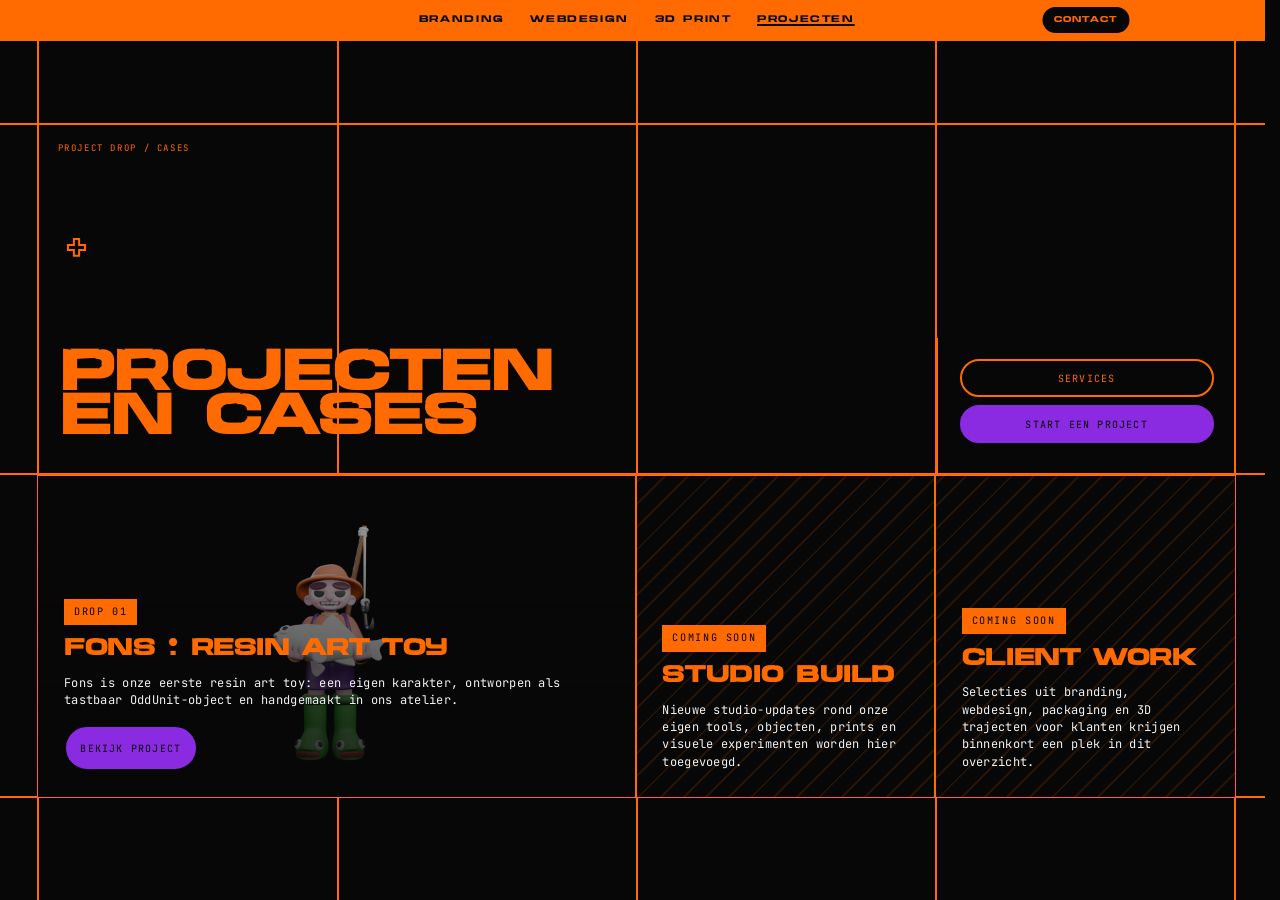
==== cases/index.html @ 05303d10 "full services pages" ====
<!doctype html>
<html lang="nl-BE" data-theme="lab">
  <head>
    <!-- Google tag (gtag.js) -->
    <script
      async
      src="https://www.googletagmanager.com/gtag/js?id=G-9CL0FN1S6R"
    ></script>
    <script>
      window.dataLayer = window.dataLayer || [];
      function gtag() {
        dataLayer.push(arguments);
      }
      gtag("js", new Date());
      gtag("config", "G-9CL0FN1S6R");
    </script>
    <!-- Google Tag Manager -->
    <script>
      (function (w, d, s, l, i) {
        w[l] = w[l] || [];
        w[l].push({ "gtm.start": new Date().getTime(), event: "gtm.js" });
        var f = d.getElementsByTagName(s)[0],
          j = d.createElement(s),
          dl = l != "dataLayer" ? "&l=" + l : "";
        j.async = true;
        j.src = "https://www.googletagmanager.com/gtm.js?id=" + i + dl;
        f.parentNode.insertBefore(j, f);
      })(window, document, "script", "dataLayer", "GTM-T7SBXJHJ");
    </script>
    <!-- End Google Tag Manager -->
    <meta charset="UTF-8" />
    <meta name="viewport" content="width=device-width, initial-scale=1.0" />
    <title>Projecten en cases | OddUnit Studio</title>
    <meta
      name="description"
      content="Bekijk projecten van OddUnit Studio rond branding, webdesign, 3D design, 3D printing, packaging en creatieve concepten."
    />
    <link rel="canonical" href="https://oddunit.be/cases/" />
    <link rel="icon" href="/favicon.ico" sizes="any" />
    <link
      rel="icon"
      type="image/png"
      sizes="512x512"
      href="/favicon-512x512.png"
    />
    <link rel="icon" type="image/png" sizes="32x32" href="/favicon-32x32.png" />
    <link rel="icon" type="image/png" sizes="16x16" href="/favicon-16x16.png" />
    <link rel="apple-touch-icon" sizes="180x180" href="/apple-touch-icon.png" />
    <meta property="og:title" content="Projecten en cases | OddUnit Studio" />
    <meta
      property="og:description"
      content="Branding, webdesign, 3D design, 3D printing, packaging en creatieve concepten door OddUnit Studio."
    />
    <meta property="og:type" content="website" />
    <meta property="og:url" content="https://oddunit.be/cases/" />
    <meta property="og:site_name" content="OddUnit Studio" />
    <meta property="og:image" content="https://oddunit.be/og-image.jpg" />
    <meta property="og:image:type" content="image/jpeg" />
    <meta property="og:image:width" content="1200" />
    <meta property="og:image:height" content="630" />
    <meta
      property="og:image:alt"
      content="ODD UNIT Studio logo op oranje achtergrond"
    />
    <meta name="twitter:card" content="summary_large_image" />
    <meta name="twitter:title" content="Projecten en cases | OddUnit Studio" />
    <meta
      name="twitter:description"
      content="Branding, webdesign, 3D design, 3D printing, packaging en creatieve concepten door OddUnit Studio."
    />
    <meta name="twitter:image" content="https://oddunit.be/og-image.jpg" />
    <meta
      name="twitter:image:alt"
      content="ODD UNIT Studio logo op oranje achtergrond"
    />
    <script type="application/ld+json">
      {
        "@context": "https://schema.org",
        "@type": "CollectionPage",
        "@id": "https://oddunit.be/cases/#cases",
        "name": "Projecten en cases",
        "url": "https://oddunit.be/cases/",
        "description": "Een selectie van projecten van OddUnit Studio rond branding, webdesign, 3D design, 3D printing, packaging en creatieve concepten.",
        "isPartOf": {
          "@type": "WebSite",
          "name": "OddUnit Studio",
          "url": "https://oddunit.be/"
        }
      }
    </script>
    <link rel="stylesheet" href="/style.css" />
    <link
      rel="stylesheet"
      href="/services/service-pages.css"
    />
  </head>

  <body class="service-page cases-page">
    <!-- Google Tag Manager (noscript) -->
    <noscript
      ><iframe
        src="https://www.googletagmanager.com/ns.html?id=GTM-T7SBXJHJ"
        height="0"
        width="0"
        style="display: none; visibility: hidden"
      ></iframe
    ></noscript>
    <!-- End Google Tag Manager (noscript) -->
    <header class="topbar" aria-hidden="false">
      <a class="logo-mount" id="logoMount" href="/" aria-label="Ga naar home"></a>
      <div class="nav-rail">
        <nav class="nav-links" aria-label="Primary">
          <a href="/services/branding-aalst/">BRANDING</a>
          <a href="/services/webdesign-aalst/">WEBDESIGN</a>
          <a href="/services/3d-printen-aalst/">3D PRINT</a>
          <a href="/cases/" aria-current="page">PROJECTEN</a>
        </nav>
      </div>

      <a class="contact-pill" href="/#contact">
        <span class="contact-pill__label">CONTACT</span>
      </a>

      <button
        class="menu-toggle"
        id="menuToggle"
        type="button"
        aria-label="Open menu"
        aria-controls="mobileMenu"
        aria-expanded="false"
      >
        <span></span>
        <span></span>
        <span></span>
      </button>

      <div
        class="mobile-menu-backdrop"
        id="mobileMenuBackdrop"
        aria-hidden="true"
      ></div>

      <nav
        class="mobile-menu"
        id="mobileMenu"
        aria-label="Mobile navigation"
        aria-hidden="true"
      >
        <a href="/services/branding-aalst/">BRANDING</a>
        <a href="/services/webdesign-aalst/">WEBDESIGN</a>
        <a href="/services/3d-printen-aalst/">3D PRINT</a>
        <a href="/cases/" aria-current="page">PROJECTEN</a>
        <a href="/#contact">CONTACT</a>
      </nav>
    </header>

    <img
      class="logo logo-float"
      id="brandLogo"
      src="/assets/images/logos/logo-black.svg"
      alt="ODD UNIT"
      decoding="async"
      fetchpriority="high"
      style="opacity: 0"
    />

    <main class="service-main">
      <section class="service-hero service-hero--cases">
        <div class="service-frame">
          <span class="service-plus service-plus--tl" aria-hidden="true">+</span>
          <span class="service-plus service-plus--tr" aria-hidden="true">+</span>
          <span class="service-plus service-plus--bl" aria-hidden="true">+</span>
          <span class="service-plus service-plus--br" aria-hidden="true">+</span>
          <p class="service-kicker">PROJECT DROP / CASES</p>
          <h1>Projecten en cases</h1>
          <div class="service-hero__copy">
            <div class="service-actions">
              <a
                class="service-link service-link--outline"
                href="/services/webdesign-aalst/"
                >SERVICES</a
              >
              <a class="service-link service-link--primary" href="/#contact"
                >START EEN PROJECT</a
              >
            </div>
          </div>
          <div class="case-rail" aria-label="Projecten">
            <div class="case-grid case-grid--inline">
              <article class="case-card case-card--featured">
                <span class="case-card__label">DROP 01</span>
                <h2>Fons - resin art toy</h2>
                <p>
                  Fons is onze eerste resin art toy: een eigen karakter, ontworpen
                  als tastbaar OddUnit-object en handgemaakt in ons atelier.
                </p>
                <a class="case-card__link" href="/cases/fons/">BEKIJK PROJECT</a>
              </article>

              <article class="case-card case-card--soon">
                <span class="case-card__label">COMING SOON</span>
                <h2>Studio build</h2>
                <p>
                  Nieuwe studio-updates rond onze eigen tools, objecten, prints en
                  visuele experimenten worden hier toegevoegd.
                </p>
              </article>

              <article class="case-card case-card--soon">
                <span class="case-card__label">COMING SOON</span>
                <h2>Client work</h2>
                <p>
                  Selecties uit branding, webdesign, packaging en 3D trajecten
                  voor klanten krijgen binnenkort een plek in dit overzicht.
                </p>
              </article>
            </div>
            <button
              class="case-rail__arrow"
              type="button"
              aria-label="Volgende case"
            >
              <span aria-hidden="true">&rarr;</span>
            </button>
          </div>
        </div>
      </section>
    </main>

    <script type="module" src="/main.js"></script>
  </body>
</html>
---- style.css ----
﻿@import url("https://fonts.googleapis.com/css2?family=JetBrains+Mono:wght@400;500;600&family=Inter:wght@300;400;500;600&display=swap");
@font-face {
  font-family: "Medium";
  src: url("/fonts/medium.otf") format("opentype");
  font-weight: 400;
  font-style: normal;
  font-display: swap;
} /* ========================================================= ROOT / TOKENS ========================================================= */
html {
  scrollbar-gutter: stable;
  overscroll-behavior-y: none;
}
:root {
  --font-display: "Medium", sans-serif;
  --font-body:
    "Inter", -apple-system, BlinkMacSystemFont, "Segoe UI", sans-serif;
  --font-jet: "JetBrains Mono", ui-monospace, SFMono-Regular, Menlo, monospace;
  --bg: #070707;
  --orange: #ff6b00;
  --orange-rgb: 255 107 0;
  --purple: #8a2be2;
  /* --ink: #4d4b4c; */
  --text-main: #f2f2f2;
  --text-muted: #7e7e7e; /* AA ok op #070707 */
  --text-ghost: #3b393a;
  --grid: var(--orange);
  --line-w: 2px;
  --ease: cubic-bezier(0.16, 1, 0.3, 1);
  --ratio: calc(1920 / 1080);
  --logo-ratio: 8582 / 4000;
  --intro-logo-ratio: 7504 / 4000;
  --vh: 100vh;
  --leftGap: clamp(56px, 4vw, 96px);
  --rightGap: clamp(72px, 5vw, 120px);
  --bottomGap: clamp(28px, 3vh, 40px);
  --navZoneH: clamp(44px, 5vh, 64px);
  --topbar-h: var(--navZoneH);
  --navH: var(--navZoneH);
  --usableW: calc(100vw - var(--leftGap) - var(--rightGap));
  --usableH: calc(var(--vh) - var(--navZoneH) - var(--bottomGap));
  --frameH: min(calc(var(--usableW) / var(--ratio)), var(--usableH));
  --frameW: calc(var(--frameH) * var(--ratio));
  --x0: calc(var(--leftGap) + ((var(--usableW) - var(--frameW)) / 2));
  --x1: calc(var(--x0) + var(--frameW));
  --y0: calc(var(--navZoneH) + ((var(--usableH) - var(--frameH)) / 2));
  --y1: calc(var(--y0) + var(--frameH));
  --x25: calc(var(--x0) + var(--frameW) * 0.25);
  --x50: calc(var(--x0) + var(--frameW) * 0.5);
  --x75: calc(var(--x0) + var(--frameW) * 0.75);
  --ySplit: calc(var(--y0) + var(--frameH) * 0.52);
  --s: calc(var(--frameW) / 1920px);
  --logo-cell-w: calc(var(--x25) - var(--x0));
  --logo-w: clamp(60px, calc(var(--logo-cell-w) * 0.22), 110px);
  --z-grid: 20;
  --z-content: 100;
  --z-header: 600;
  --z-frame: 700;
  --z-intro: 1200;
  --z-intro-fx: 1210; /* ABOUT */
  --aboutTopRatio: 0.52;
  --aboutTopH: calc(var(--ySplit) - var(--y0));
  --aboutBottomH: calc(var(--y1) - var(--ySplit));
  --aboutPad: clamp(18px, calc(var(--frameW) * 0.022), 40px);
  --aboutHeadingSize: clamp(42px, calc(var(--frameW) * 0.052), 100px);
  --aboutHeadingTracking: 0.04em;
  --aboutScrollH: clamp(44px, calc(var(--frameH) * 0.074), 80px);
  --modHead: clamp(84px, calc(var(--frameH) * 0.18), 180px);
  --modStrip: clamp(42px, calc(var(--frameH) * 0.064), 64px);
  --modHeadSize: clamp(14px, calc(var(--frameW) * 0.0115), 22px);
  --modBodySize: clamp(12px, calc(var(--frameW) * 0.0094), 18px);
  --modPad: clamp(14px, calc(var(--frameW) * 0.012), 22px); /* PROJECTS */
  --projectsScrollFactor: 1;
  --projectsLeftW: 75%;
  --projectsRightW: 25%;
  --projectsTopRatio: 0.52;
  --projectsBottomRatio: 0.48;
  --projectsTopH: calc(var(--ySplit) - var(--y0));
  --projectsBottomH: calc(var(--y1) - var(--ySplit));
  --projectsPad: clamp(18px, calc(var(--frameW) * 0.0145), 28px);
  --projectsGap: clamp(14px, calc(var(--frameW) * 0.012), 24px);
  --projectsKickerSize: clamp(10px, calc(var(--frameW) * 0.0073), 14px);
  --projectsTitleSize: clamp(32px, calc(var(--frameW) * 0.0385), 74px);
  --projectsMetaLabelSize: clamp(9px, calc(var(--frameW) * 0.0057), 11px);
  --projectsMetaValueSize: clamp(12px, calc(var(--frameW) * 0.0094), 18px);
  --projectsTickerSize: clamp(18px, calc(var(--frameW) * 0.0208), 40px);
  --projectsDescSize: clamp(12px, calc(var(--frameW) * 0.0104), 20px);
  --projectsCtaH: clamp(52px, calc(var(--frameH) * 0.069), 74px);
  --projectsCtaSize: clamp(12px, calc(var(--frameW) * 0.0094), 18px);
  --projectsDotW: clamp(24px, calc(var(--frameW) * 0.025), 48px);
  --section-min-h: var(--vh);
  --navCell1Center: calc((var(--x0) + var(--x25)) / 2);
  --navLinksStart: var(--x25);
  --navLinksEnd: var(--x75);
  --navLinksW: calc(var(--navLinksEnd) - var(--navLinksStart));
  --navCell4Center: calc((var(--x75) + var(--x1)) / 2);
  --navCell4W: calc(var(--x1) - var(--x75));

  --navLinkSize: clamp(10px, 0.62vw, 12px);
  --navLinkGapPad: clamp(10px, 0.9vw, 18px);

  --contactPillH: clamp(28px, 2.6vh, 34px);
  --contactPillPadX: clamp(12px, 1.1vw, 18px);
  --contactPillFont: clamp(9px, 0.55vw, 10px);
  --contactPillMaxW: calc(var(--navCell4W) - clamp(16px, 1.4vw, 28px));
}
@supports (height: 100svh) {
  :root {
    --vh: 100svh;
  }
} /* ========================================================= RESET / BASE ========================================================= */
* {
  box-sizing: border-box;
  margin: 0;
  padding: 0;
}
html,
body {
  min-height: 100%;
}
body {
  background: var(--bg);
  color: var(--text-main);
  font-family: var(--font-body);
  overflow-x: hidden;
  -webkit-font-smoothing: antialiased;
  -moz-osx-font-smoothing: grayscale;
}
img,
canvas,
video {
  display: block;
  max-width: 100%;
}
a {
  color: inherit;
}

button,
input,
textarea,
select {
  font: inherit;
}
.section {
  min-height: var(--section-min-h);
}

.section:empty {
  min-height: 0;
} /* ========================================================= GLOBAL GRID OVERLAY ========================================================= */
body::after {
  content: "";
  position: fixed;
  inset: 0;
  pointer-events: none;
  z-index: var(--z-grid);
  background:
    linear-gradient(
      to right,
      transparent calc(var(--x0) - (var(--line-w) / 2)),
      var(--grid) calc(var(--x0) - (var(--line-w) / 2)),
      var(--grid) calc(var(--x0) + (var(--line-w) / 2)),
      transparent calc(var(--x0) + (var(--line-w) / 2))
    ),
    linear-gradient(
      to right,
      transparent calc(var(--x1) - (var(--line-w) / 2)),
      var(--grid) calc(var(--x1) - (var(--line-w) / 2)),
      var(--grid) calc(var(--x1) + (var(--line-w) / 2)),
      transparent calc(var(--x1) + (var(--line-w) / 2))
    ),
    linear-gradient(
      to bottom,
      transparent calc(var(--y0) - (var(--line-w) / 2)),
      var(--grid) calc(var(--y0) - (var(--line-w) / 2)),
      var(--grid) calc(var(--y0) + (var(--line-w) / 2)),
      transparent calc(var(--y0) + (var(--line-w) / 2))
    ),
    linear-gradient(
      to bottom,
      transparent calc(var(--y1) - (var(--line-w) / 2)),
      var(--grid) calc(var(--y1) - (var(--line-w) / 2)),
      var(--grid) calc(var(--y1) + (var(--line-w) / 2)),
      transparent calc(var(--y1) + (var(--line-w) / 2))
    ),
    linear-gradient(
      to right,
      transparent calc(var(--x25) - (var(--line-w) / 2)),
      var(--grid) calc(var(--x25) - (var(--line-w) / 2)),
      var(--grid) calc(var(--x25) + (var(--line-w) / 2)),
      transparent calc(var(--x25) + (var(--line-w) / 2))
    ),
    linear-gradient(
      to right,
      transparent calc(var(--x50) - (var(--line-w) / 2)),
      var(--grid) calc(var(--x50) - (var(--line-w) / 2)),
      var(--grid) calc(var(--x50) + (var(--line-w) / 2)),
      transparent calc(var(--x50) + (var(--line-w) / 2))
    ),
    linear-gradient(
      to right,
      transparent calc(var(--x75) - (var(--line-w) / 2)),
      var(--grid) calc(var(--x75) - (var(--line-w) / 2)),
      var(--grid) calc(var(--x75) + (var(--line-w) / 2)),
      transparent calc(var(--x75) + (var(--line-w) / 2))
    ),
    linear-gradient(
      to bottom,
      transparent calc(var(--ySplit) - (var(--line-w) / 2)),
      var(--grid) calc(var(--ySplit) - (var(--line-w) / 2)),
      var(--grid) calc(var(--ySplit) + (var(--line-w) / 2)),
      transparent calc(var(--ySplit) + (var(--line-w) / 2))
    );
} /* ========================================================= HEADER / NAV ========================================================= */
.topbar {
  position: fixed;
  inset: 0 0 auto 0;
  height: var(--navZoneH);
  z-index: var(--z-header);
  pointer-events: none;
}
.nav-rail {
  position: fixed;
  inset: 0 0 auto 0;
  width: 100%;
  height: var(--navZoneH);
  background: var(--orange);
  pointer-events: auto;
  z-index: calc(var(--z-header) + 1);
}
.nav-links {
  position: absolute;
  left: var(--navLinksStart);
  top: 0;
  width: var(--navLinksW);
  height: 100%;
  margin: 0;
  padding: 0;
  display: flex;
  align-items: center;
  justify-content: center;
  gap: clamp(14px, 2vw, 44px);
  font-family: var(--font-display);
  font-size: var(--navLinkSize);
  letter-spacing: 0.18em;
  text-transform: uppercase;
  text-align: center;
}
.nav-links a {
  position: static;
  top: 0;
  display: flex;
  align-items: center;
  justify-content: center;
  width: max-content;
  height: 100%;
  inline-size: auto;
  min-width: 0;
  color: var(--bg);
  text-decoration: none;
  white-space: nowrap;
}
.nav-links a:nth-child(1) {
  right: calc(50% + var(--navProjectW) + (var(--navTextGap) * 1.5));
}
.nav-links a:nth-child(2) {
  right: calc(50% + (var(--navTextGap) / 2));
}
.nav-links a:nth-child(3) {
  left: calc(50% + (var(--navTextGap) / 2));
}
.nav-links a:nth-child(4) {
  left: calc(50% + var(--navSocialW) + (var(--navTextGap) * 1.5));
}
.logo-mount {
  position: fixed;
  left: var(--navCell1Center);
  top: calc(var(--navZoneH) / 2);
  transform: translate(-50%, -50%);
  z-index: calc(var(--z-header) + 3);
  opacity: 0;
  pointer-events: auto;
  cursor: pointer;
  isolation: isolate;
  --logo-url: none;
}
.logo-mount img {
  position: absolute;
  inset: 0;
  opacity: 0;
}
.logo-mount::before {
  content: "";
  position: absolute;
  inset: 0;
  background: var(--bg);
  -webkit-mask-image: var(--logo-url);
  mask-image: var(--logo-url);
  -webkit-mask-repeat: no-repeat;
  mask-repeat: no-repeat;
  -webkit-mask-size: contain;
  mask-size: contain;
  -webkit-mask-position: left center;
  mask-position: left center;
}
body.intro-complete .logo-mount {
  opacity: 1;
}
.logo {
  width: var(--logo-w);
  height: auto;
}
.logo-float {
  position: fixed;
  left: 0;
  top: 0;
  z-index: 80;
  will-change: transform;
  pointer-events: none;
}
.contact-pill {
  position: fixed;
  left: var(--navCell4Center);
  top: calc(var(--navZoneH) / 2);
  transform: translate(-50%, -50%);
  pointer-events: auto;
  display: inline-flex;
  align-items: center;
  justify-content: center;
  min-height: var(--contactPillH);
  max-width: var(--contactPillMaxW);
  padding: 0 var(--contactPillPadX);
  border-radius: 999px;
  background: var(--bg);
  color: var(--orange);
  font-family: var(--font-display);
  font-size: var(--contactPillFont);
  letter-spacing: 0.16em;
  text-transform: uppercase;
  text-decoration: none;
  white-space: nowrap;
  overflow: hidden;
  text-overflow: ellipsis;
  z-index: calc(var(--z-header) + 4);
  transition: opacity 0.18s var(--ease);
}
.menu-toggle,
.mobile-menu,
.mobile-menu-backdrop,
.mobile-swipe-hint {
  display: none;
} /* ========================================================= INTRO ========================================================= */
.landing {
  --landingA: 1;
  position: fixed;
  inset: 0;
  z-index: var(--z-intro);
  display: grid;
  place-items: center;
  background: rgb(var(--orange-rgb) / var(--landingA));
  pointer-events: none;
}
.landing-hold {
  display: grid;
  justify-items: center;
  align-content: center;
  gap: clamp(18px, 2vw, 28px);
}
.landing-mark {
  position: relative;
  width: clamp(240px, 42vw, 560px);
  aspect-ratio: var(--intro-logo-ratio);
}
.plus {
  position: absolute;
  width: 28px;
  height: 28px;
  opacity: 0.95;
  color: var(--bg);
}
.plus::before,
.plus::after {
  content: "";
  position: absolute;
  left: 50%;
  top: 50%;
  transform: translate(-50%, -50%);
  background: currentColor;
}
.plus::before {
  width: 22px;
  height: 4px;
}
.plus::after {
  width: 4px;
  height: 22px;
}
.landing-plus {
  opacity: 0;
}
.landing-plus[data-corner="tl"] {
  top: -44px;
  left: -44px;
}
.landing-plus[data-corner="tr"] {
  top: -44px;
  right: -44px;
}
.landing-plus[data-corner="bl"] {
  bottom: -44px;
  left: -44px;
}
.landing-plus[data-corner="br"] {
  bottom: -44px;
  right: -44px;
}
#brandLogo,
#introLogo {
  opacity: 0;
}
#logoPrintFx,
.logo-float {
  z-index: var(--z-intro-fx);
}
.logo-printfx {
  --py: 0;
  --hx: 0;
  --layerH: 1%;
  --studioCut: 0%;
  position: fixed;
  left: 0;
  top: 0;
  pointer-events: none;
  will-change: transform, opacity;
  transform-origin: top left;
  clip-path: inset(0 0 var(--studioCut) 0);
}
.logo-printfx__printed,
.logo-printfx__layer {
  position: absolute;
  inset: 0;
  background: var(--bg);
  -webkit-mask-image: var(--logo-url);
  mask-image: var(--logo-url);
  -webkit-mask-repeat: no-repeat;
  mask-repeat: no-repeat;
  -webkit-mask-size: contain;
  mask-size: contain;
  -webkit-mask-position: center;
  mask-position: center;
}
.logo-printfx__printed {
  -webkit-clip-path: inset(calc((1 - var(--py)) * 100% + var(--layerH)) 0 0 0);
  clip-path: inset(calc((1 - var(--py)) * 100% + var(--layerH)) 0 0 0);
}
.logo-printfx__layer {
  -webkit-clip-path: inset(
    calc((1 - var(--py)) * 100%) calc((1 - var(--hx)) * 100%)
      calc(var(--py) * 100% - var(--layerH)) 0
  );
  clip-path: inset(
    calc((1 - var(--py)) * 100%) calc((1 - var(--hx)) * 100%)
      calc(var(--py) * 100% - var(--layerH)) 0
  );
  opacity: 0.95;
}
body.is-intro .contact-pill,
body.is-intro .menu-toggle,
body.is-intro .mobile-menu,
body.is-intro .mobile-menu-backdrop {
  opacity: 0;
  pointer-events: none;
} /* ========================================================= SHARED PLUS DOCKING ========================================================= */
.hero-frame,
.about-title,
.projects-frame,
.socials-titlebox,
.contact-titlebox,
.newsletter-card {
  overflow: visible;
  z-index: var(--z-frame);
}
.frame-plus,
.about-title .about-plus,
.projects-frame .projects-plus,
.socials-titlebox .socials-plus,
.contact-titlebox .contact-plus,
.newsletter-card .newsletter-plus {
  will-change: transform, opacity;
  transform: translateZ(0);
  backface-visibility: hidden;
}
.frame-plus {
  position: absolute;
  width: 0;
  height: 0;
  opacity: 1;
  pointer-events: none;
  overflow: visible;
  font-size: 0;
  line-height: 0;
  color: transparent;
}
.frame-plus::before {
  content: "+";
  position: absolute;
  left: 0;
  top: 0;
  z-index: 20001;
  font-family: var(--font-jet);
  font-size: 35px;
  line-height: 1;
  font-weight: 1000;
  color: var(--bg);
  -webkit-text-stroke: 2px var(--orange);
  transform: translate(-50%, -50%) translate(0px, -1px);
}
.hero-frame .fp-tl,
.projects-frame .fp-tl {
  left: 0;
  top: 0;
}
.hero-frame .fp-tr,
.projects-frame .fp-tr {
  right: 0;
  top: 0;
}
.hero-frame .fp-bl,
.projects-frame .fp-bl {
  left: 0;
  bottom: 0;
}
.hero-frame .fp-br,
.projects-frame .fp-br {
  right: 0;
  bottom: 0;
} /* ========================================================= HERO ========================================================= */
.hero {
  position: relative;
  height: var(--vh);
  min-height: 0;
  z-index: var(--z-content);
  pointer-events: auto;
}
.hero-frame {
  position: absolute;
  left: var(--x0);
  top: var(--y0);
  width: var(--frameW);
  height: var(--frameH);
  pointer-events: none;
}
.hero-stage {
  z-index: var(--z-content);
}
.hero-heading {
  display: contents;
  font: inherit;
  margin: 0;
  padding: 0;
}
.hero-word,
.hero-dark__creatieve,
.hero-dark__de,
.hero-dark__design {
  font-family: var(--font-display);
  text-transform: uppercase;
  letter-spacing: 0.02em;
  white-space: nowrap;
  margin: 0;
}
@media (min-width: 901px) {
  .hero-stage {
    position: absolute;
    left: var(--x0);
    top: var(--y0);
    width: var(--frameW);
    height: var(--frameH);
    overflow: visible;
  }
  .hero-topline,
  .hero-midstack,
  .hero-dark,
  .hero-designline,
  .hero-bottomline,
  .hero-cta {
    display: contents;
  }
  .hero-word,
  .hero-dark__de,
  .hero-dark__creatieve,
  .hero-dark__design,
  .hero-pill,
  .hero-copy,
  .hero-scroll {
    position: absolute;
    margin: 0;
  }
  .hero-word,
  .hero-dark__de,
  .hero-dark__creatieve,
  .hero-dark__design {
    line-height: 0.82;
  }

  .hero-word {
    font-size: clamp(64px, calc(var(--frameW) * 0.078), 150px);
    color: var(--orange);
  }
  .hero-dark__de,
  .hero-dark__creatieve,
  .hero-dark__design {
    font-size: clamp(64px, calc(var(--frameW) * 0.078), 150px);
    color: var(--text-ghost);
  }
  .word-odd {
    left: 0%;
    top: 1.85%;
  }
  .word-unit {
    left: 27.65%;
    top: 1.85%;
  }
  .hero-dark__de {
    left: 0%;
    top: 17.6%;
  }
  .hero-dark__creatieve {
    left: 18.23%;
    top: 17.6%;
  }
  .hero-dark__design {
    left: 0%;
    top: 34.26%;
  }
  .word-stu {
    left: 46.31%;
    top: 34.26%;
  }
  .word-dio {
    left: 0%;
    top: 52.78%;
  }
  .hero-pill {
    left: 37.5%;
    top: 55.56%;
    width: 21.88%;
    min-width: 250px;
    max-width: 420px;
    height: clamp(64px, calc(var(--frameH) * 0.1019), 110px);
    border-radius: 999px;
    background: var(--purple);
    border: 2px solid var(--bg);
    display: inline-flex;
    align-items: center;
    justify-content: center;
    text-decoration: none;
    font-family: var(--font-jet);
    font-size: clamp(14px, calc(var(--frameW) * 0.013), 25px);
    letter-spacing: 0.12em;
    text-transform: uppercase;
    color: var(--bg);
    z-index: 4;
    transform: translateX(-50%);
  }
  .hero-copy {
    left: 37.5%;
    top: 67.15%;
    min-width: 22ch;
    max-width: 22ch;
    font-family: var(--font-jet);
    font-size: clamp(17px, calc(var(--frameW) * 0.0158), 30px);
    line-height: 1.18;
    letter-spacing: 0.05em;
    text-transform: uppercase;
    color: var(--orange);
    z-index: 4;
    transform: translateX(-50%);
  }
  .hero-scroll {
    left: 75%;
    bottom: 0;
    width: 25%;
    height: clamp(44px, calc(var(--frameH) * 0.074), 80px);
    background: var(--orange);
    display: grid;
    place-items: center;
    text-decoration: none;
    font-family: var(--font-jet);
    font-size: clamp(10px, calc(var(--frameW) * 0.0094), 18px);
    letter-spacing: 0.18em;
    text-transform: uppercase;
    color: #0a0a0a;
    z-index: 4;
  }
}
@media (min-width: 901px) and (max-height: 860px) {
  .hero-word,
  .hero-dark__de,
  .hero-dark__creatieve,
  .hero-dark__design {
    font-size: clamp(58px, calc(var(--frameW) * 0.074), 136px);
  }
  .hero-pill {
    height: clamp(56px, calc(var(--frameH) * 0.088), 86px);
    min-width: 220px;
  }
  .hero-copy {
    font-size: clamp(16px, calc(var(--frameW) * 0.0148), 25px);
  }
  .hero-scroll {
    height: clamp(40px, calc(var(--frameH) * 0.06), 64px);
  }
} /* ========================================================= ABOUT ========================================================= */
.about {
  position: relative;
  height: var(--vh);
  z-index: calc(var(--z-content) + 10);
}
.about-frame {
  position: absolute;
  left: var(--x0);
  top: var(--y0);
  width: var(--frameW);
  height: var(--frameH);
  display: grid;
  grid-template-rows: var(--aboutTopH) var(--aboutBottomH);
  min-height: 0;
}
.about-top {
  display: grid;
  grid-template-columns: 1fr 1fr;
  min-height: 0;
}
.about-title,
.about-empty,
.about-modules,
.module {
  background: var(--bg);
}
.about-title {
  position: relative;
  min-width: 0;
  min-height: 0;
  border: var(--line-w) solid var(--orange);
  display: grid;
  align-items: center;
  justify-items: start;
  padding: var(--aboutPad);
  overflow: visible;
}
.about-heading {
  margin: 0;
  width: min(100%, 11ch);
  max-width: 100%;
  min-width: 0;
  font-family: var(--font-display);
  color: var(--orange);
  text-transform: uppercase;
  letter-spacing: var(--aboutHeadingTracking);
  line-height: 0.84;
  font-size: var(--aboutHeadingSize);
  text-align: left;
}
.about-empty {
  min-width: 0;
  min-height: 0;
}
.about-scroll,
.projects-scroll,
.socials-scroll,
.contact-scroll {
  position: absolute;
  width: calc(var(--x1) - var(--x75));
  height: var(--aboutScrollH);
  background: var(--orange);
  display: grid;
  place-items: center;
  text-decoration: none;
  font-family: var(--font-jet);
  font-size: clamp(10px, calc(var(--frameW) * 0.0094), 18px);
  letter-spacing: 0.18em;
  text-transform: uppercase;
  color: #0a0a0a;
  z-index: calc(var(--z-frame) + 5);
}

.about-scroll {
  position: absolute;
  left: var(--x75);
  top: calc(var(--y0) + var(--aboutTopH) - var(--aboutScrollH));
}

.projects-scroll {
  left: var(--x0);
  top: calc(var(--y1) - var(--aboutScrollH));
}

.socials-scroll {
  left: var(--x75);
  top: calc(var(--y0) + var(--socialsTopH) - var(--aboutScrollH));
}
.contact-scroll {
  left: var(--x75);
  top: calc(var(--y0) + var(--contactTopH) - var(--aboutScrollH));
}
.about-modules {
  display: grid;
  grid-template-columns: repeat(3, minmax(0, 1fr));
  min-height: 0;
  border-top: var(--line-w) solid var(--orange);
}
.module {
  position: relative;
  min-width: 0;
  min-height: 0;
  overflow: hidden;
  border-right: var(--line-w) solid var(--orange);
}
.module:last-child {
  border-right: none;
}
.module-head {
  height: var(--modHead);
  min-height: 0;
  padding: clamp(10px, calc(var(--frameW) * 0.008), 18px);
  display: grid;
  place-items: center;
  text-align: center;
  font-family: var(--font-display);
  font-size: var(--modHeadSize);
  line-height: 0.95;
  letter-spacing: 0.04em;
  color: var(--orange);
  position: relative;
  z-index: 3;
  transition:
    color 0.18s var(--ease),
    background 0.18s var(--ease);
}
.module-head .label-open {
  display: none;
}
.module-strip {
  position: absolute;
  left: 0;
  right: 0;
  top: var(--modHead);
  height: var(--modStrip);
  background: var(--orange);
  display: grid;
  place-items: center;
  z-index: 4;
  transition: top 0.22s var(--ease);
}
.module-strip__link {
  position: absolute;
  inset: 0;
  display: flex;
  align-items: center;
  justify-content: center;
  color: #0a0a0a;
  font-family: var(--font-jet);
  font-size: clamp(10px, calc(var(--frameW) * 0.0078), 14px);
  line-height: 1;
  letter-spacing: 0.13em;
  text-transform: uppercase;
  text-decoration: none;
  opacity: 0;
  pointer-events: none;
  transform: translateY(5px);
  transition:
    opacity 0.16s var(--ease),
    transform 0.2s var(--ease);
}
.module-body {
  position: absolute;
  left: 0;
  right: 0;
  top: calc(var(--modHead) + var(--modStrip));
  bottom: var(--modStrip);
  min-height: 0;
  padding: var(--modPad);
  z-index: 2;
  opacity: 0;
  clip-path: inset(0 0 100% 0);
  pointer-events: none;
  overflow: auto;
  overscroll-behavior: contain;
  transition:
    clip-path 0.22s var(--ease),
    opacity 0.18s var(--ease),
    top 0.22s var(--ease);
}
.module-body::-webkit-scrollbar {
  width: 6px;
}
.module-body::-webkit-scrollbar-thumb {
  background: rgba(255, 107, 0, 0.35);
}
.module-body ul {
  list-style: none;
  margin: 0;
  padding: 0;
  display: grid;
  gap: clamp(8px, calc(var(--frameH) * 0.01), 12px);
  font-family: var(--font-jet);
  font-size: var(--modBodySize);
  letter-spacing: 0.05em;
  line-height: 1.35;
}
.module-body li {
  position: relative;
  padding-left: 12px;
}
.module-body li::before {
  content: "-";
  position: absolute;
  left: 0;
  top: 0;
  color: var(--orange);
}
.module-body b {
  color: var(--orange);
}
.module-body__link {
  display: inline-flex;
  align-items: center;
  justify-content: center;
  min-height: clamp(30px, calc(var(--frameH) * 0.044), 42px);
  margin-top: clamp(10px, calc(var(--frameH) * 0.014), 16px);
  padding: 0 14px;
  border-radius: 999px;
  background: var(--purple);
  border: 2px solid var(--bg);
  color: var(--bg);
  font-family: var(--font-jet);
  font-size: clamp(10px, calc(var(--frameW) * 0.0078), 14px);
  letter-spacing: 0.1em;
  text-transform: uppercase;
  text-decoration: none;
}
.module-icon {
  --icon: clamp(14px, calc(var(--frameW) * 0.0095), 20px);
  --stroke: clamp(2px, calc(var(--frameW) * 0.0016), 3px);

  width: var(--icon);
  height: var(--icon);
  position: relative;
  display: block;
  transform: translateY(-2px) rotate(0deg);
  transform-origin: 50% 50%;
  transition:
    opacity 0.16s var(--ease),
    transform 0.18s var(--ease);
}

.module-icon::before,
.module-icon::after {
  content: "";
  position: absolute;
  left: 50%;
  top: 50%;
  background: #0a0a0a;
  border-radius: 1px;
  transform: translate(-50%, -50%);
  transform-origin: 50% 50%;
}

.module-icon::before {
  width: calc(var(--icon) * 0.95);
  height: var(--stroke);
}

.module-icon::after {
  width: var(--stroke);
  height: calc(var(--icon) * 0.95);
}
@media (hover: hover) and (pointer: fine) {
  .module:hover .module-head .label-closed {
    display: none;
  }
  .module:hover .module-head .label-open {
    display: inline;
  }
  .module:hover .module-head {
    background: var(--orange);
    color: #0a0a0a;
  }
  .module:hover .module-strip {
    top: calc(100% - var(--modStrip));
  }
  .module:hover .module-body {
    top: var(--modHead);
    opacity: 1;
    clip-path: inset(0 0 0 0);
    pointer-events: auto;
  }
  .module:hover .module-strip__link {
    opacity: 1;
    pointer-events: auto;
    transform: translateY(0);
  }
  .module:hover .module-icon {
    opacity: 0;
    transform: translateY(-2px) rotate(45deg);
  }

  .module:hover .module-icon::before,
  .module:hover .module-icon::after {
    background: #0a0a0a;
  }
}
@media (min-width: 901px) and (max-height: 860px) {
  :root {
    --modHead: clamp(70px, calc(var(--frameH) * 0.155), 140px);
    --modStrip: clamp(38px, calc(var(--frameH) * 0.055), 56px);
    --aboutScrollH: clamp(40px, calc(var(--frameH) * 0.06), 64px);
    --aboutHeadingSize: clamp(34px, calc(var(--frameW) * 0.044), 82px);
    --modHeadSize: clamp(12px, calc(var(--frameW) * 0.0102), 18px);
    --modBodySize: clamp(11px, calc(var(--frameW) * 0.0083), 16px);
  }
}
/* ========================================================= PROJECTS ========================================================= */

.projects {
  position: relative;
  z-index: calc(var(--z-content) + 5);
}

.projects,
.projects-scroll-space,
.projects-sticky {
  height: var(--vh);
  min-height: var(--vh);
}
.projects-sticky {
  position: relative;
  top: auto;
}
.projects-frame {
  position: absolute;
  left: var(--x0);
  top: var(--y0);
  width: var(--frameW);
  height: var(--frameH);
  min-height: 0;
  overflow: visible;
}
.projects-canvas-cell {
  position: absolute;
  left: 0;
  top: 0;
  width: var(--projectsLeftW);
  height: 100%;
  overflow: hidden;
  pointer-events: none;
  min-height: 0;
}
.projects-canvas-cell--empty {
  background:
    repeating-linear-gradient(
      -45deg,
      rgb(255 107 0 / 0.12) 0 2px,
      transparent 2px 18px
    ),
    var(--bg);
}
#projectsCanvas {
  position: absolute;
  inset: 0;
  width: 100%;
  height: 100%;
  pointer-events: none;
}
.projects-video {
  position: absolute;
  inset: 0;
  width: 100%;
  height: 100%;
  object-fit: contain;
  pointer-events: none;
  z-index: 2;
}
.projects-video-fallback {
  position: absolute;
  inset: 0;
  width: 100%;
  height: 100%;
  object-fit: contain;
  pointer-events: none;
  opacity: 1;
  z-index: 1;
}
.projects-canvas-cell.is-video-ready .projects-video-fallback {
  opacity: 0;
}
.projects-canvas-cell.is-video-fallback .projects-video {
  display: none;
}
.projects-side {
  position: absolute;
  left: var(--projectsLeftW);
  width: var(--projectsRightW);
  min-height: 0;
  background: var(--bg);
  border-left: var(--line-w) solid var(--orange);
  overflow: hidden;
}
.projects-side-top,
.projects-side-bottom {
  display: grid;
  gap: var(--projectsGap);
  min-height: 0;
  padding: var(--projectsPad);
}
.projects-side-top {
  top: 0;
  height: var(--projectsTopH);
  border-bottom: var(--line-w) solid var(--orange);
  grid-template-rows: auto auto auto auto;
  align-content: end;
  padding-bottom: clamp(24px, calc(var(--frameH) * 0.045), 48px);
}
.projects-side-bottom {
  top: var(--projectsTopH);
  height: var(--projectsBottomH);
  grid-template-rows: minmax(0, 1fr) auto auto;
  align-content: stretch;
}
.projects-kicker {
  font-family: var(--font-jet);
  font-size: var(--projectsKickerSize);
  letter-spacing: 0.18em;
  text-transform: uppercase;
  color: var(--orange);
}
.projects-title {
  font-family: var(--font-display);
  font-size: var(--projectsTitleSize);
  line-height: 0.84;
  letter-spacing: 0.03em;
  text-transform: uppercase;
  color: var(--orange);
  max-width: 100%;
  word-break: break-word;
}
.projects-meta {
  display: grid;
  gap: clamp(10px, calc(var(--frameW) * 0.0073), 14px);
  padding-top: clamp(10px, calc(var(--frameW) * 0.0094), 18px);
  border-top: var(--line-w) solid var(--orange);
}
.projects-meta-item {
  display: grid;
  gap: 4px;
}
.projects-meta-label {
  font-family: var(--font-jet);
  font-size: var(--projectsMetaLabelSize);
  letter-spacing: 0.18em;
  text-transform: uppercase;
  color: var(--orange);
}
.projects-meta-value {
  font-family: var(--font-display);
  font-size: var(--projectsMetaValueSize);
  letter-spacing: 0.08em;
  text-transform: uppercase;
  color: var(--text-main);
}
.projects-ticker {
  min-height: 0;
  overflow: hidden;
  border-top: var(--line-w) solid var(--orange);
  padding-top: clamp(10px, calc(var(--frameW) * 0.0094), 18px);
  display: flex;
  align-items: center;
}
.projects-ticker__track {
  display: flex;
  align-items: center;
  width: max-content;
  will-change: transform;
  animation: projectsTicker 18s linear infinite;
}
.projects-ticker__inner,
.projects-ticker__clone {
  display: flex;
  align-items: center;
  gap: clamp(18px, calc(var(--frameW) * 0.0145), 28px);
  width: max-content;
  flex: 0 0 auto;
}
.projects-ticker span {
  display: inline-block;
  white-space: nowrap;
  font-family: var(--font-jet);
  font-size: var(--projectsTickerSize);
  letter-spacing: 0.14em;
  text-transform: uppercase;
  color: var(--orange);
}
@keyframes projectsTicker {
  to {
    transform: translateX(-50%);
  }
}
.projects-desc {
  min-height: 0;
  overflow: auto;
  padding-right: 8px;
  font-family: var(--font-jet);
  font-size: var(--projectsDescSize);
  line-height: 1.5;
  letter-spacing: 0.04em;
  color: var(--text-main);
}
.projects-desc::-webkit-scrollbar {
  width: 6px;
}
.projects-desc::-webkit-scrollbar-thumb {
  background: rgba(255, 107, 0, 0.35);
}
.projects-cta {
  display: inline-flex;
  align-items: center;
  justify-content: center;
  min-height: var(--projectsCtaH);
  width: 100%;
  padding: 0 18px;
  border-radius: 999px;
  background: var(--purple);
  border: 2px solid var(--bg);
  color: var(--bg);
  text-decoration: none;
  text-transform: uppercase;
  font-family: var(--font-jet);
  font-size: clamp(14px, calc(var(--frameW) * 0.013), 25px);
  letter-spacing: 0.12em;
  text-align: center;
  pointer-events: auto;
  cursor: pointer;
}
.projects-cta.is-disabled {
  pointer-events: none;
  cursor: default;
  background: var(--purple);
  color: var(--bg);
}
.case-detail-actions {
  display: grid;
  gap: 10px;
}
.case-back {
  width: max-content;
  max-width: 100%;
  display: inline-flex;
  align-items: center;
  color: var(--orange);
  font-family: var(--font-jet);
  font-size: clamp(10px, 0.72vw, 13px);
  line-height: 1;
  letter-spacing: 0.12em;
  text-transform: uppercase;
  text-decoration: none;
}
.projects-dots {
  display: flex;
  gap: 10px;
}
.projects-dot {
  appearance: none;
  border: 0;
  cursor: pointer;
  width: var(--projectsDotW);
  min-width: 24px;
  height: 3px;
  background: rgba(255, 107, 0, 0.24);
}
.projects-dot.is-active {
  background: var(--orange);
}
.projects-mobile-next {
  display: grid;
  place-items: center;
  position: absolute;
  right: clamp(12px, 1.2vw, 18px);
  top: var(--projectsTopH);
  transform: translateY(-50%);
  width: clamp(46px, calc(var(--frameW) * 0.032), 60px);
  height: clamp(46px, calc(var(--frameW) * 0.032), 60px);
  border: 2px solid var(--orange);
  border-radius: 999px;
  background: rgba(7, 7, 7);
  z-index: 8;
  cursor: pointer;
  pointer-events: auto;
}

.projects-mobile-next::before {
  content: "";
  display: block;
  width: clamp(10px, calc(var(--frameW) * 0.0075), 14px);
  height: clamp(10px, calc(var(--frameW) * 0.0075), 14px);
  border-top: 2px solid var(--orange);
  border-right: 2px solid var(--orange);
  transform: translateX(-1px) rotate(45deg);
}

.projects-mobile-next:active {
  transform: translateY(-50%) scale(0.96);
}
.projects-mobile-next[hidden],
.projects-dots[hidden],
.projects-dot[hidden] {
  display: none !important;
}
/* ========================================================= PROJECTS ========================================================= */

/* --------------------------------------------- */
/* PAGE 3 (SOCIALS) - desktop schaalbaar */
/* --------------------------------------------- */

.socials {
  position: relative;
  height: var(--vh);
  z-index: calc(var(--z-content) + 8);

  --socialsTopRatio: 0.52;
  --socialsTopH: calc(var(--frameH) * var(--socialsTopRatio));
  --socialsBottomH: calc(var(--frameH) - var(--socialsTopH));

  --socialGap: 0px;
  --socialCardSize: min(
    calc((var(--frameW) - (var(--socialGap) * 3)) / 4),
    var(--socialsBottomH)
  );

  --socialHeadingSize: clamp(42px, calc(var(--frameW) * 0.052), 100px);
  --socialCopySize: clamp(13px, calc(var(--frameW) * 0.0105), 20px);
  --socialMetaSize: clamp(10px, calc(var(--frameW) * 0.0072), 14px);
  --socialNameSize: clamp(16px, calc(var(--frameW) * 0.014), 28px);
  --socialHandleSize: clamp(10px, calc(var(--frameW) * 0.0085), 16px);
  --socialCardPad: clamp(12px, calc(var(--frameW) * 0.012), 24px);
}

.socials-frame {
  position: absolute;
  left: var(--x0);
  top: var(--y0);
  width: var(--frameW);
  height: var(--frameH);
  display: grid;
  grid-template-rows: var(--socialsTopH) var(--socialsBottomH);
  min-height: 0;
  overflow: hidden;
  z-index: var(--z-frame);
}

.socials-top {
  display: grid;
  grid-template-columns: 1fr 1fr;
  min-height: 0;
}

.socials-titlebox,
.socials-intro,
.socials-grid,
.social-card {
  background: var(--bg);
}

.socials-titlebox {
  min-width: 0;
  min-height: 0;
  border: var(--line-w) solid var(--orange);
  display: grid;
  align-items: center;
  justify-items: start;
  padding: clamp(18px, calc(var(--frameW) * 0.022), 40px);
}

.socials-heading {
  margin: 0;
  width: min(100%, 8ch);
  max-width: 100%;
  min-width: 0;
  font-family: var(--font-display);
  font-size: var(--socialHeadingSize);
  line-height: 0.84;
  letter-spacing: 0.04em;
  text-transform: uppercase;
  color: var(--orange);
  text-align: left;
}

.socials-intro {
  min-width: 0;
  min-height: 0;
  border-left: var(--line-w) solid var(--orange);
  display: grid;
  align-content: end;
  padding: clamp(18px, calc(var(--frameW) * 0.018), 32px);
}

.socials-copy {
  margin: 0;
  max-width: 22ch;
  font-family: var(--font-jet);
  font-size: var(--socialCopySize);
  line-height: 1.25;
  letter-spacing: 0.08em;
  text-transform: uppercase;
  color: var(--orange);
}

.socials-grid {
  display: grid;
  grid-template-columns: repeat(4, minmax(0, 1fr));
  justify-content: stretch;
  gap: var(--socialGap);
  height: 100%;
  min-height: 0;
  padding-top: 0;
}

.social-card {
  position: relative;
  width: 100%;
  height: 100%;
  min-height: 0;
  border: 1px var(--orange) solid;
  padding: var(--socialCardPad);
  display: grid;
  grid-template-rows: auto 1fr;
  align-self: stretch;
  text-decoration: none;
  transition:
    background 0.18s var(--ease),
    transform 0.18s var(--ease),
    border-color 0.18s var(--ease);
  overflow: hidden;
}

.social-card::after {
  content: "\2197\FE0E";
  position: absolute;
  top: var(--socialCardPad);
  right: var(--socialCardPad);
  font-family: var(--font-jet), monospace;
  font-size: clamp(14px, calc(var(--frameW) * 0.0105), 20px);
  line-height: 1;
  color: var(--orange);
  transform: translateY(-0.18em);
}

.social-card__meta {
  font-family: var(--font-jet);
  font-size: var(--socialMetaSize);
  line-height: 1;
  letter-spacing: 0.18em;
  text-transform: uppercase;
  color: rgba(255, 107, 0, 0.72);
  transition: color 0.18s var(--ease);
}

.social-card__content {
  align-self: end;
  display: grid;
  gap: clamp(6px, calc(var(--frameH) * 0.008), 12px);
  position: relative;
  z-index: 2;
}

.social-card__icon {
  position: absolute;
  inset: 0;
  display: grid;
  place-items: center;
  pointer-events: none;
  opacity: 0;
  transform: scale(0.92);
  transition:
    opacity 0.2s var(--ease),
    transform 0.22s var(--ease);
}

.social-card__icon img {
  width: clamp(112px, calc(var(--frameW) * 0.11), 210px);
  height: clamp(112px, calc(var(--frameW) * 0.11), 210px);
  object-fit: contain;
  display: block;
  transition: transform 0.22s var(--ease);
}

.social-card--instagram .social-card__icon img {
  transform: scale(1.04);
}

.social-card--tiktok .social-card__icon img {
  transform: scale(0.8);
}

.social-card--behance .social-card__icon img {
  transform: scale(0.72);
}

.social-card--linkedin .social-card__icon img {
  transform: scale(0.66);
}

.social-card__name {
  font-family: var(--font-display);
  font-size: var(--socialNameSize);
  line-height: 0.92;
  letter-spacing: 0.04em;
  text-transform: uppercase;
  color: var(--orange);
  transition: color 0.18s var(--ease);
}

.social-card__handle {
  font-family: var(--font-jet);
  font-size: var(--socialHandleSize);
  line-height: 1.2;
  letter-spacing: 0.12em;
  text-transform: uppercase;
  color: #fff;
  transition: color 0.18s var(--ease);
}

.social-card:hover {
  background: var(--orange);
  transform: translateY(-2px);
}

.social-card:hover .social-card__icon {
  opacity: 1;
  transform: scale(1);
}

.social-card:hover::after,
.social-card:hover .social-card__meta,
.social-card:hover .social-card__name,
.social-card:hover .social-card__handle {
  color: var(--bg);
}

/* ========================================================= CONTACT ========================================================= */
.contact {
  position: relative;
  height: var(--vh);
  z-index: calc(var(--z-content) + 7);

  --contactTopRatio: 0.52;
  --contactTopH: calc(var(--frameH) * var(--contactTopRatio));
  --contactBottomH: calc(var(--frameH) - var(--contactTopH));
  --contactHeadingSize: clamp(42px, calc(var(--frameW) * 0.052), 100px);
  --contactCopySize: clamp(13px, calc(var(--frameW) * 0.0105), 20px);
  --contactEmailSize: clamp(16px, calc(var(--frameW) * 0.016), 30px);
  --contactMetaSize: clamp(10px, calc(var(--frameW) * 0.0072), 14px);
  --contactKickerSize: clamp(10px, calc(var(--frameW) * 0.0072), 14px);
  --contactNameSize: clamp(18px, calc(var(--frameW) * 0.017), 34px);
  --contactDescSize: clamp(11px, calc(var(--frameW) * 0.0088), 16px);
  --contactCardPad: clamp(16px, calc(var(--frameW) * 0.0135), 28px);
}

.contact-frame {
  position: absolute;
  left: var(--x0);
  top: var(--y0);
  width: var(--frameW);
  height: var(--frameH);
  display: grid;
  grid-template-rows: var(--contactTopH) var(--contactBottomH);
  min-height: 0;
  z-index: var(--z-frame);
}

.contact-top {
  display: grid;
  grid-template-columns: 1fr 1fr;
  min-height: 0;
}

.contact-titlebox,
.contact-intro,
.contact-actions,
.contact-card {
  background: var(--bg);
}

.contact-titlebox {
  border: var(--line-w) solid var(--orange);
  display: grid;
  align-items: center;
  justify-items: start;
  padding: clamp(18px, calc(var(--frameW) * 0.022), 40px);
  min-width: 0;
  min-height: 0;
}

.contact-heading {
  margin: 0;
  width: min(100%, 8ch);
  max-width: 100%;
  font-family: var(--font-display);
  font-size: var(--contactHeadingSize);
  line-height: 0.84;
  letter-spacing: 0.04em;
  text-transform: uppercase;
  color: var(--orange);
  text-align: left;
}

.contact-intro {
  border-left: var(--line-w) solid var(--orange);
  border-right: var(--line-w) solid var(--orange);
  display: grid;
  align-content: end;
  gap: clamp(18px, calc(var(--frameH) * 0.022), 32px);
  padding: clamp(18px, calc(var(--frameW) * 0.018), 32px);
  min-width: 0;
  min-height: 0;
}

.contact-copy {
  margin: 0;
  max-width: 26ch;
  font-family: var(--font-jet);
  font-size: var(--contactCopySize);
  line-height: 1.35;
  letter-spacing: 0.08em;
  text-transform: uppercase;
  color: var(--orange);
}

.contact-actions {
  display: grid;
  grid-template-columns: repeat(3, minmax(0, 1fr));
  min-height: 0;
}

.contact-card {
  position: relative;
  min-width: 0;
  min-height: 0;
  border-top: var(--line-w) solid var(--orange);
  border-bottom: var(--line-w) solid var(--orange);
  border-left: var(--line-w) solid var(--orange);
  padding: var(--contactCardPad);
  display: grid;
  grid-template-rows: auto 1fr;
  text-decoration: none;
  transition:
    background 0.18s var(--ease),
    color 0.18s var(--ease),
    transform 0.18s var(--ease);
}

.contact-card:last-child {
  border-right: var(--line-w) solid var(--orange);
}

.contact-card::after {
  content: "\2197\FE0E";
  position: absolute;
  top: var(--contactCardPad);
  right: var(--contactCardPad);
  font-family: var(--font-jet), monospace;
  font-size: clamp(14px, calc(var(--frameW) * 0.0105), 20px);
  line-height: 1;
  color: currentColor;
  transform: translateY(-0.18em);
}

.contact-card__meta {
  font-family: var(--font-jet);
  font-size: var(--contactMetaSize);
  line-height: 1;
  letter-spacing: 0.18em;
  text-transform: uppercase;
  color: inherit;
  opacity: 0.8;
}

.contact-card__content {
  align-self: end;
  display: grid;
  gap: clamp(8px, calc(var(--frameH) * 0.01), 16px);
}

.contact-card__kicker {
  font-family: var(--font-jet);
  font-size: var(--contactKickerSize);
  line-height: 1.1;
  letter-spacing: 0.16em;
  text-transform: uppercase;
  color: inherit;
  opacity: 0.82;
}

.contact-card__name {
  font-family: var(--font-display);
  font-size: var(--contactNameSize);
  line-height: 0.9;
  letter-spacing: 0.04em;
  text-transform: uppercase;
  color: inherit;
}

.contact-card__desc {
  max-width: 24ch;
  font-family: var(--font-jet);
  font-size: var(--contactDescSize);
  line-height: 1.5;
  letter-spacing: 0.06em;
  color: inherit;
  opacity: 0.82;
}

.contact-card {
  color: var(--orange);
}

.contact-card:hover {
  transform: translateY(-2px);
}

.contact-card:hover {
  background: var(--orange);
  color: var(--bg);
}

/* ========================================================= NEWSLETTER ========================================================= */
.newsletter-section {
  position: relative;
  height: var(--vh);
  z-index: calc(var(--z-content) + 6);
}

.newsletter-frame {
  position: absolute;
  left: var(--x0);
  top: var(--y0);
  width: var(--frameW);
  height: var(--frameH);
  z-index: var(--z-frame);
}

.newsletter-card {
  position: relative;
  width: 100%;
  height: 100%;
  padding: clamp(24px, calc(var(--frameW) * 0.028), 54px);
  border: var(--line-w) solid var(--orange);
  background: var(--bg);
  display: flex;
  flex-direction: column;
  align-items: center;
  justify-content: center;
  gap: clamp(18px, calc(var(--frameH) * 0.022), 28px);
  text-align: center;
  overflow: visible;
}

.newsletter-top {
  width: min(100%, 760px);
  display: grid;
  justify-items: center;
  gap: 12px;
}

.newsletter-kicker {
  font-family: var(--font-jet);
  font-size: clamp(12px, calc(var(--frameW) * 0.008), 15px);
  letter-spacing: 0.28em;
  text-transform: uppercase;
  color: var(--orange);
}

.newsletter-title {
  margin: 0;
  font-family: var(--font-display);
  font-size: clamp(56px, calc(var(--frameW) * 0.071), 118px);
  line-height: 0.82;
  letter-spacing: 0.02em;
  text-transform: uppercase;
  color: var(--orange);
}

.newsletter-copy {
  width: min(100%, 640px);
  font-family: var(--font-jet);
  font-size: clamp(14px, calc(var(--frameW) * 0.011), 18px);
  line-height: 1.65;
  letter-spacing: 0.04em;
  color: rgba(255, 255, 255, 0.88);
}

.newsletter-benefits {
  width: 100%;
  display: flex;
  flex-wrap: wrap;
  justify-content: center;
  gap: 10px;
}

.newsletter-benefit {
  display: inline-flex;
  align-items: center;
  justify-content: center;
  min-height: 36px;
  padding: 0 16px;
  border-radius: 999px;
  border: 1px solid rgba(255, 107, 0, 0.5);
  color: var(--orange);
  font-family: var(--font-jet);
  font-size: 11px;
  letter-spacing: 0.14em;
  text-transform: uppercase;
  white-space: nowrap;
}

.newsletter-embed-shell {
  width: min(100%, 760px);
  display: grid;
  justify-items: center;
  gap: 16px;
}

.newsletter-form-wrapper {
  width: 100%;
  display: flex;
  justify-content: center;
}

.newsletter-form-wrapper > * {
  margin-inline: auto !important;
}

.newsletter-embed-note {
  width: min(100%, 920px);
  font-family: var(--font-jet);
  font-size: 11px;
  line-height: 1.6;
  letter-spacing: 0.04em;
  color: rgba(255, 255, 255, 0.62);
  text-align: center;
}

@media (max-width: 1280px) and (min-width: 901px) {
  :root {
    --leftGap: clamp(32px, 3vw, 56px);
    --rightGap: clamp(40px, 3.5vw, 72px);
    --bottomGap: clamp(20px, 2.2vh, 32px);
    --navZoneH: clamp(40px, 4.5vh, 56px);
    --aboutHeadingSize: clamp(38px, calc(var(--frameW) * 0.047), 82px);
    --modHead: clamp(72px, calc(var(--frameH) * 0.155), 144px);
    --modStrip: clamp(38px, calc(var(--frameH) * 0.058), 56px);
    --modHeadSize: clamp(12px, calc(var(--frameW) * 0.0105), 18px);
    --modBodySize: clamp(11px, calc(var(--frameW) * 0.0088), 16px);
    --projectsTitleSize: clamp(28px, calc(var(--frameW) * 0.034), 58px);
    --projectsTickerSize: clamp(15px, calc(var(--frameW) * 0.0175), 30px);
    --projectsDescSize: clamp(11px, calc(var(--frameW) * 0.0092), 17px);
    --projectsCtaH: clamp(48px, calc(var(--frameH) * 0.064), 66px);
    --socialHeadingSize: clamp(36px, calc(var(--frameW) * 0.045), 80px);
    --socialCopySize: clamp(12px, calc(var(--frameW) * 0.0094), 18px);
    --socialNameSize: clamp(15px, calc(var(--frameW) * 0.0128), 24px);
    --contactHeadingSize: clamp(36px, calc(var(--frameW) * 0.045), 80px);
    --contactCopySize: clamp(12px, calc(var(--frameW) * 0.0094), 18px);
    --contactNameSize: clamp(16px, calc(var(--frameW) * 0.0145), 26px);
    --contactDescSize: clamp(10px, calc(var(--frameW) * 0.008), 14px);
  }

  .nav-links {
    font-size: clamp(9px, 0.65vw, 11px);
    padding: 0;
  }

  .contact-pill {
    min-height: clamp(26px, 2.3vh, 30px);
    padding: 0 clamp(10px, 0.9vw, 14px);
    font-size: clamp(8px, 0.52vw, 10px);
  }

  .hero-pill {
    min-width: 210px;
    max-width: 320px;
    height: clamp(56px, calc(var(--frameH) * 0.086), 82px);
    font-size: clamp(13px, calc(var(--frameW) * 0.0118), 19px);
  }

  .hero-copy {
    min-width: 21ch;
    max-width: 21ch;
    font-size: clamp(16px, calc(var(--frameW) * 0.0136), 23px);
  }

  .projects-side-top,
  .projects-side-bottom {
    padding: clamp(16px, calc(var(--frameW) * 0.012), 22px);
  }

  .projects-title {
    max-width: 10.5ch;
  }

  .projects-desc {
    line-height: 1.42;
  }

  .newsletter-card {
    padding: clamp(22px, calc(var(--frameW) * 0.022), 40px);
  }

  .newsletter-title {
    font-size: clamp(48px, calc(var(--frameW) * 0.058), 92px);
  }

  .newsletter-copy {
    width: min(100%, 560px);
  }

  .newsletter-benefits,
  .newsletter-embed-shell {
    width: min(100%, 680px);
  }
}

@media (max-width: 1080px) and (min-width: 901px) {
  :root {
    --projectsTitleSize: clamp(26px, calc(var(--frameW) * 0.031), 50px);
    --projectsDescSize: clamp(10px, calc(var(--frameW) * 0.0086), 15px);
    --projectsTickerSize: clamp(14px, calc(var(--frameW) * 0.0155), 24px);
    --aboutHeadingSize: clamp(34px, calc(var(--frameW) * 0.043), 68px);
  }

  .hero-word,
  .hero-dark__de,
  .hero-dark__creatieve,
  .hero-dark__design {
    font-size: clamp(52px, calc(var(--frameW) * 0.066), 112px);
  }

  .hero-pill {
    left: 37.5%;
    top: 56.25%;
    min-width: 190px;
  }

  .hero-copy {
    left: 37.5%;
    top: 67.85%;
    min-width: 20ch;
    max-width: 20ch;
  }

  .social-card__icon img {
    width: clamp(96px, calc(var(--frameW) * 0.09), 156px);
    height: clamp(96px, calc(var(--frameW) * 0.09), 156px);
  }

  .projects-cta {
    padding-inline: 12px;
    font-size: clamp(10px, calc(var(--frameW) * 0.008), 13px);
    letter-spacing: 0.12em;
  }

  .newsletter-benefits,
  .newsletter-embed-shell {
    width: min(100%, 560px);
  }
}

@media (min-width: 901px) and (max-height: 760px) {
  :root {
    --bottomGap: clamp(14px, 1.8vh, 22px);
    --navZoneH: clamp(38px, 4vh, 48px);
    --aboutTopRatio: 0.48;
    --projectsTopRatio: 0.5;
    --socialsTopRatio: 0.48;
    --contactTopRatio: 0.48;
  }

  .hero-pill {
    height: clamp(48px, calc(var(--frameH) * 0.072), 62px);
  }

  .hero-copy {
    font-size: clamp(15px, calc(var(--frameW) * 0.0126), 21px);
  }

  .projects-title {
    line-height: 0.88;
  }

  .newsletter-title {
    font-size: clamp(48px, calc(var(--frameW) * 0.06), 96px);
  }

  .newsletter-card {
    gap: clamp(14px, calc(var(--frameH) * 0.018), 22px);
  }
}

@media (min-width: 901px) and (max-height: 860px) {
  .socials {
    --socialHeadingSize: clamp(34px, calc(var(--frameW) * 0.044), 82px);
    --socialCopySize: clamp(12px, calc(var(--frameW) * 0.0093), 18px);
    --socialNameSize: clamp(14px, calc(var(--frameW) * 0.012), 24px);
    --socialHandleSize: clamp(10px, calc(var(--frameW) * 0.0076), 14px);
  }

  .contact {
    --contactHeadingSize: clamp(34px, calc(var(--frameW) * 0.044), 82px);
    --contactCopySize: clamp(12px, calc(var(--frameW) * 0.0093), 18px);
    --contactEmailSize: clamp(14px, calc(var(--frameW) * 0.0135), 24px);
    --contactNameSize: clamp(16px, calc(var(--frameW) * 0.014), 28px);
    --contactDescSize: clamp(10px, calc(var(--frameW) * 0.008), 14px);
  }

  .newsletter-title {
    font-size: clamp(48px, calc(var(--frameW) * 0.06), 98px);
  }

  .newsletter-copy {
    font-size: clamp(13px, calc(var(--frameW) * 0.0095), 16px);
  }
}

@media (max-width: 900px) {
  html,
  body {
    overscroll-behavior-y: none;
  }

  body {
    touch-action: pan-x pinch-zoom;
  }

  :root {
    --mobile-title-panel-h: clamp(88px, 24vw, 124px);
    --mobile-scroll-bottom-pad: clamp(10px, 2.4vh, 18px);
    --mobile-box-line: calc(var(--line-w) / 2);
    --mobile-section-top-h: calc(var(--frameH) * 0.25);
    --mobile-section-grid-h: calc(var(--frameH) * 0.5);
  }

  .socials {
    position: relative;
    height: calc(var(--vh) - var(--headerH));
    max-height: none;
    min-height: calc(var(--vh) - var(--headerH));
    display: block;
    padding: 0;
  }

  .socials-frame {
    position: absolute;
    left: var(--x0);
    top: 0;
    right: auto;
    width: var(--frameW);
    height: var(--frameH);
    min-height: 0;
    margin: 0;
    display: grid;
    grid-template-rows: var(--mobile-section-top-h) var(--mobile-section-grid-h);
    align-content: start;
    overflow: hidden;
    transform: none;
  }

  .socials-top {
    grid-template-columns: 1fr;
    min-height: var(--mobile-section-top-h);
  }

  .socials-titlebox {
    padding: 10px 12px 14px;
    min-height: 0;
    height: 100%;
    border: var(--line-w) solid var(--orange) !important;
    align-items: center;
    justify-items: center;
  }

  .socials-heading {
    width: 100%;
    max-width: none;
    font-size: clamp(24px, 7.2vw, 40px);
    line-height: 0.84;
    text-align: center;
  }

  .socials-heading br {
    display: none;
  }

  .socials-intro {
    border-left: none;
    border-top: none;
    border-bottom: var(--line-w) solid var(--orange);
    padding: 14px;
  }

  .socials-copy {
    max-width: 100%;
    font-size: clamp(11px, 2.9vw, 14px);
    line-height: 1.22;
  }

  .socials-grid {
    grid-template-columns: repeat(2, minmax(0, 1fr));
    grid-template-rows: repeat(2, minmax(0, 1fr));
    justify-content: stretch;
    gap: 0;
    padding-top: 0;
    height: 100%;
    min-height: 0;
    border-top: none;
  }

  .social-card {
    height: 100%;
    aspect-ratio: auto;
    min-height: 0;
    padding: 14px;
    border: none !important;
    background: var(--bg);
    -webkit-tap-highlight-color: transparent;
  }

  .social-card:nth-child(odd) {
    border-left: var(--line-w) solid var(--orange) !important;
    border-right: var(--line-w) solid var(--orange) !important;
    border-bottom: var(--line-w) solid var(--orange) !important;
  }

  .social-card:nth-child(even) {
    border-right: var(--line-w) solid var(--orange) !important;
    border-bottom: var(--line-w) solid var(--orange) !important;
  }

  .social-card::after {
    display: block;
    top: 12px;
    right: 12px;
    font-size: 15px;
  }

  .social-card__meta {
    display: block;
    position: absolute;
    top: 14px;
    left: 14px;
    font-size: clamp(8px, 2.1vw, 10px);
    line-height: 1;
    letter-spacing: 0.14em;
    color: var(--orange);
  }

  .social-card__icon {
    opacity: 1;
    transform: scale(1);
  }

  .social-card__icon img {
    width: clamp(64px, 16vw, 104px);
    height: clamp(64px, 16vw, 104px);
    filter: brightness(0) saturate(100%) invert(44%) sepia(96%) saturate(2786%)
      hue-rotate(5deg) brightness(102%) contrast(103%);
  }

  .social-card__name {
    display: none;
  }

  .social-card__content {
    display: none;
  }

  .social-card:hover {
    background: var(--bg);
    transform: none;
  }

  .social-card:active,
  .social-card:focus,
  .social-card:focus-visible {
    background: var(--bg);
    transform: none;
    outline: none;
  }

  .social-card:hover .social-card__icon,
  .social-card:active .social-card__icon,
  .social-card:focus .social-card__icon,
  .social-card:focus-visible .social-card__icon {
    opacity: 1;
    transform: scale(1);
  }

  .social-card:hover::after,
  .social-card:active::after,
  .social-card:focus::after,
  .social-card:focus-visible::after {
    color: var(--orange);
  }

  .social-card:hover .social-card__meta,
  .social-card:active .social-card__meta,
  .social-card:focus .social-card__meta,
  .social-card:focus-visible .social-card__meta {
    color: var(--orange);
  }

  .contact {
    position: relative;
    height: calc(var(--vh) - var(--headerH));
    max-height: none;
    min-height: calc(var(--vh) - var(--headerH));
    display: block;
    padding: 0;
  }

  .contact-frame {
    position: absolute;
    left: var(--x0);
    top: 0;
    width: var(--frameW);
    height: var(--frameH);
    min-height: 0;
    margin: 0;
    display: grid;
    grid-template-columns: 1fr;
    grid-template-rows: var(--mobile-section-top-h) var(--mobile-section-grid-h);
    align-content: start;
    overflow: hidden;
    transform: none;
  }

  .contact-top {
    grid-template-columns: 1fr;
    min-height: var(--mobile-section-top-h);
  }

  .contact-titlebox {
    padding: 10px 12px 14px;
    min-height: 0;
    height: 100%;
    border: var(--line-w) solid var(--orange) !important;
    align-items: center;
    justify-items: center;
  }

  .contact-heading {
    width: 100%;
    max-width: none;
    font-size: clamp(24px, 7.2vw, 40px);
    line-height: 0.84;
    text-align: center;
  }

  .contact-intro {
    display: none;
  }

  .contact-copy {
    display: none;
  }

  .contact-email {
    width: 100%;
    min-height: 42px;
    justify-content: center;
    padding: 0 14px;
    font-size: clamp(12px, 3.4vw, 16px);
    text-align: center;
  }

  .contact-actions {
    grid-column: 1 / -1;
    display: grid;
    grid-template-columns: repeat(2, minmax(0, 1fr));
    grid-template-rows: repeat(2, minmax(0, 1fr));
    gap: 0;
    height: 100%;
    min-height: 0;
  }

  .contact-card {
    min-height: 0;
    height: 100%;
    padding: 14px 16px 12px;
    border: none;
    display: block;
  }

  .contact-card:nth-child(1) {
    border-left: var(--line-w) solid var(--orange);
    border-right: var(--line-w) solid var(--orange);
    border-bottom: var(--line-w) solid var(--orange);
  }

  .contact-card:nth-child(2) {
    border-right: var(--line-w) solid var(--orange);
    border-bottom: var(--line-w) solid var(--orange);
  }

  .contact-card:nth-child(3) {
    grid-column: 1 / -1;
  }

  .contact-card:last-child {
    border-left: var(--line-w) solid var(--orange);
    border-right: var(--line-w) solid var(--orange);
    border-bottom: var(--line-w) solid var(--orange);
  }

  .contact-card::after {
    display: block;
    top: 12px;
    right: 12px;
    font-size: 15px;
  }

  .contact-card__content {
    position: relative;
    width: 100%;
    height: 100%;
    display: grid;
    place-items: center;
    text-align: center;
  }

  .contact-card__name {
    position: static;
    width: 100%;
    max-width: calc(100% - 20px);
    font-size: clamp(15px, 4.1vw, 22px);
    line-height: 0.92;
    overflow-wrap: anywhere;
    word-break: break-word;
    text-align: center;
  }

  .contact-card:nth-child(2) .contact-card__name {
    font-size: 0;
  }

  .contact-card:nth-child(2) .contact-card__name::before {
    content: "DM";
    font-size: clamp(15px, 4.1vw, 22px);
    line-height: 0.92;
  }

  .contact-card__meta {
    display: block;
    position: absolute;
    top: 14px;
    left: 16px;
    font-size: clamp(8px, 2.1vw, 10px);
    line-height: 1;
    letter-spacing: 0.14em;
    opacity: 0.9;
  }

  .contact-card__kicker {
    display: none;
  }

  .contact-card__desc {
    display: none;
  }

  .contact-card:hover,
  .contact-card:active,
  .contact-card:focus,
  .contact-card:focus-visible {
    background: var(--bg);
    color: var(--orange);
    transform: none;
    outline: none;
  }

  .newsletter-section {
    position: relative;
    height: calc(var(--vh) - var(--headerH));
    min-height: calc(var(--vh) - var(--headerH));
    display: block;
    padding: 0;
    overflow: hidden;
  }

  .newsletter-frame {
    position: absolute;
    left: var(--x0);
    top: 0;
    width: var(--frameW);
    height: var(--frameH);
    min-height: 0;
    margin: 0;
    display: grid;
  }

  .newsletter-card {
    width: 100%;
    min-height: 0;
    height: 100%;
    border: var(--mobile-box-line) solid var(--orange);
    justify-content: center;
    gap: 12px;
    padding: 14px 12px;
    overflow: hidden;
  }

  .newsletter-title {
    font-size: clamp(38px, 12vw, 62px);
  }

  .newsletter-copy {
    font-size: 12px;
    width: min(100%, 300px);
  }

  .newsletter-benefits {
    gap: 8px;
  }

  .newsletter-benefit {
    min-height: 28px;
    padding: 0 10px;
    font-size: 9px;
    letter-spacing: 0.08em;
  }

  .newsletter-embed-shell {
    width: 100%;
    gap: 10px;
  }

  .newsletter-embed-note {
    font-size: 9px;
  }

  .newsletter-embed-note {
    font-size: 10px;
    width: 100%;
  }
}
/* ========================================================= MOBILE ========================================================= */
.contact-pill__label {
  display: block;
  line-height: 1;
}
@media (max-width: 900px) {
  :root {
    --headerH: 56px;
    --topbar-h: var(--headerH);
    --mobileInsetX: 10px;
    --mobileInsetY: 8px;
    --x0: var(--mobileInsetX);
    --x1: calc(100vw - var(--mobileInsetX));
    --frameW: calc(var(--x1) - var(--x0));
    --y0: var(--headerH);
    --frameH: calc(var(--vh) - var(--y0) - var(--mobileInsetY));
    --y1: calc(var(--y0) + var(--frameH));
    --x25: calc(var(--x0) + var(--frameW) * 0.25);
    --x50: calc(var(--x0) + var(--frameW) * 0.5);
    --x75: calc(var(--x0) + var(--frameW) * 0.75);
    --ySplit: calc(var(--y0) + var(--frameH) * 0.52);
    --logo-w: clamp(44px, 14vw, 60px);
    --heroInsetX: clamp(10px, 3vw, 18px);
    --heroTopGap: clamp(4px, 1vw, 10px);
    --heroWordSize: clamp(
      2.8rem,
      calc((var(--frameW) - (var(--heroInsetX) * 3) - var(--heroTopGap)) / 7),
      5rem
    );
    --heroDeDarkSize: calc(var(--heroWordSize) * 0.42);
    --heroDarkSize: calc(var(--heroWordSize) * 0.85);
    --yCenter: calc((var(--y0) + var(--y1)) / 2);
    --yQuarterTop: calc((var(--y0) + var(--yCenter)) / 2);
    --yQuarterBottom: calc((var(--yCenter) + var(--y1)) / 2);
    --moduleColH-mobile: clamp(35vh, 35vh, 35vh);
    --projectsScrollFactor: 1.8;
    --menuBtnW: clamp(42px, 11vw, 48px);
    --menuGap: clamp(8px, 2vw, 12px);
  }
  html,
  body {
    width: 100%;
    overflow-x: hidden;
  }
  body::after {
    background:
      linear-gradient(
        to right,
        transparent calc(var(--x0) - (var(--line-w) / 2)),
        var(--grid) calc(var(--x0) - (var(--line-w) / 2)),
        var(--grid) calc(var(--x0) + (var(--line-w) / 2)),
        transparent calc(var(--x0) + (var(--line-w) / 2))
      ),
      linear-gradient(
        to right,
        transparent calc(var(--x50) - (var(--line-w) / 2)),
        var(--grid) calc(var(--x50) - (var(--line-w) / 2)),
        var(--grid) calc(var(--x50) + (var(--line-w) / 2)),
        transparent calc(var(--x50) + (var(--line-w) / 2))
      ),
      linear-gradient(
        to right,
        transparent calc(var(--x1) - (var(--line-w) / 2)),
        var(--grid) calc(var(--x1) - (var(--line-w) / 2)),
        var(--grid) calc(var(--x1) + (var(--line-w) / 2)),
        transparent calc(var(--x1) + (var(--line-w) / 2))
      ),
      linear-gradient(
        to bottom,
        transparent calc(var(--y0) - (var(--line-w) / 2)),
        var(--grid) calc(var(--y0) - (var(--line-w) / 2)),
        var(--grid) calc(var(--y0) + (var(--line-w) / 2)),
        transparent calc(var(--y0) + (var(--line-w) / 2))
      ),
      linear-gradient(
        to bottom,
        transparent calc(var(--yQuarterTop) - (var(--line-w) / 2)),
        var(--grid) calc(var(--yQuarterTop) - (var(--line-w) / 2)),
        var(--grid) calc(var(--yQuarterTop) + (var(--line-w) / 2)),
        transparent calc(var(--yQuarterTop) + (var(--line-w) / 2))
      ),
      linear-gradient(
        to bottom,
        transparent calc(var(--yCenter) - (var(--line-w) / 2)),
        var(--grid) calc(var(--yCenter) - (var(--line-w) / 2)),
        var(--grid) calc(var(--yCenter) + (var(--line-w) / 2)),
        transparent calc(var(--yCenter) + (var(--line-w) / 2))
      ),
      linear-gradient(
        to bottom,
        transparent calc(var(--yQuarterBottom) - (var(--line-w) / 2)),
        var(--grid) calc(var(--yQuarterBottom) - (var(--line-w) / 2)),
        var(--grid) calc(var(--yQuarterBottom) + (var(--line-w) / 2)),
        transparent calc(var(--yQuarterBottom) + (var(--line-w) / 2))
      ),
      linear-gradient(
        to bottom,
        transparent calc(var(--y1) - (var(--line-w) / 2)),
        var(--grid) calc(var(--y1) - (var(--line-w) / 2)),
        var(--grid) calc(var(--y1) + (var(--line-w) / 2)),
        transparent calc(var(--y1) + (var(--line-w) / 2))
      );
  } /* header */
  .topbar {
    height: var(--headerH);
    z-index: calc(var(--z-header) + 100);
    display: block;
    padding: 0;
  }
  .nav-rail {
    height: var(--headerH);
    z-index: calc(var(--z-header) + 101);
    display: block;
    padding: 0;
  }
  .nav-links {
    display: none !important;
  }
  .logo-mount {
    left: calc(var(--x0) + clamp(10px, 2.6vw, 14px));
    top: calc(var(--headerH) / 2);
    transform: translateY(-50%);
    z-index: calc(var(--z-header) + 103);
  }
  .contact-pill {
    left: auto;
    right: calc(var(--x0) + var(--menuBtnW) + var(--menuGap));
    top: calc(var(--headerH) / 2);
    transform: translateY(-50%);
    min-width: 0;
    max-width: calc(100vw - ((var(--x0) * 2) + var(--menuBtnW) + 72px));
    height: clamp(26px, 5vw, 30px);
    padding: 0 clamp(10px, 2.2vw, 14px);
    font-size: clamp(7px, 1.7vw, 9px);
    letter-spacing: 0.06em;
    z-index: calc(var(--z-header) + 103);
    display: inline-flex;
    align-items: center;
    justify-content: center;
    min-height: 0;
    line-height: 1;

    padding-top: 0.3em;
    padding-bottom: 0;
  }
  .contact-pill__label {
    display: block;
    line-height: 1;
    transform: translateY(0.06em);
  }
  .menu-toggle {
    display: inline-flex;
    position: fixed;
    right: var(--x0);
    top: calc(var(--headerH) / 2);
    transform: translateY(-50%);
    width: var(--menuBtnW);
    height: clamp(32px, 8vw, 36px);
    padding: 0;
    margin: 0;
    background: none;
    border: none;
    align-items: center;
    justify-content: center;
    flex-direction: column;
    gap: 4px;
    cursor: pointer;
    pointer-events: auto;
    z-index: calc(var(--z-header) + 103);
    appearance: none;
    -webkit-appearance: none;
    transition: opacity 0.18s var(--ease);
  }
  .menu-toggle span {
    display: block;
    width: 16px;
    height: 2px;
    background: var(--bg);
    transition:
      transform 0.22s var(--ease),
      opacity 0.18s var(--ease);
  }
  .menu-toggle.is-open span:nth-child(1) {
    transform: translateY(6px) rotate(45deg);
  }
  .menu-toggle.is-open span:nth-child(2) {
    opacity: 0;
  }
  .menu-toggle.is-open span:nth-child(3) {
    transform: translateY(-6px) rotate(-45deg);
  }
  .mobile-menu-backdrop {
    display: block;
    position: fixed;
    inset: var(--headerH) 0 0 0;
    background: var(--bg);
    opacity: 0;
    pointer-events: none;
    transition: opacity 0.22s var(--ease);
    z-index: calc(var(--z-header) + 104);
  }
  .mobile-menu {
    display: block;
    position: fixed;
    left: var(--x0);
    top: calc(var(--headerH) + 10px);
    width: var(--frameW);
    background: var(--bg);
    border: var(--line-w) solid var(--orange);
    opacity: 0;
    transform: translateY(-10px);
    pointer-events: none;
    transition:
      opacity 0.22s var(--ease),
      transform 0.22s var(--ease);
    z-index: calc(var(--z-header) + 105);
    overflow: visible;
  }
  .mobile-menu a {
    display: flex;
    align-items: center;
    justify-content: flex-start;
    min-height: 56px;
    padding: 0 16px;
    border-bottom: var(--line-w) solid var(--orange);
    text-decoration: none;
    color: var(--orange);
    background: var(--bg);
    font-family: var(--font-display);
    font-size: clamp(14px, 4.2vw, 18px);
    letter-spacing: 0.08em;
    text-transform: uppercase;
  }
  .mobile-menu a:last-child {
    border-bottom: none;
  }
  body.menu-open {
    overflow: hidden;
  }
  body.menu-open .mobile-menu-backdrop {
    opacity: 1;
    pointer-events: auto;
  }
  body.menu-open .mobile-menu {
    opacity: 1;
    transform: translateY(0);
    pointer-events: auto;
  }
  .mobile-swipe-hint {
    position: fixed;
    top: 50%;
    right: calc(var(--mobileInsetX) + 6px);
    z-index: calc(var(--z-header) + 90);
    display: flex;
    flex-direction: column;
    align-items: center;
    justify-content: center;
    gap: 5px;
    width: clamp(76px, 22vw, 92px);
    min-height: 118px;
    padding: 9px 6px;
    border: 0;
    background: rgb(7 7 7 / 0.72);
    color: var(--orange);
    font-family: var(--font-display);
    font-size: clamp(12px, 3.3vw, 14px);
    line-height: 0.92;
    letter-spacing: 0.05em;
    text-transform: uppercase;
    text-align: center;
    opacity: 0;
    transform: translate(10px, -50%);
    pointer-events: none;
    text-shadow: 0 1px 8px rgb(0 0 0 / 0.75);
    transition:
      opacity 0.24s var(--ease),
      transform 0.24s var(--ease);
  }
  body.show-mobile-swipe-hint .mobile-swipe-hint {
    opacity: 1;
    transform: translate(0, -50%);
  }
  body.is-intro .mobile-swipe-hint,
  body.menu-open .mobile-swipe-hint {
    opacity: 0;
    transform: translate(10px, -50%);
  }
  .mobile-swipe-hint__icon {
    width: 56px;
    height: 72px;
    flex: 0 0 auto;
    filter: drop-shadow(0 2px 8px rgb(0 0 0 / 0.68));
  }
  .mobile-swipe-hint__icon svg {
    display: block;
    width: 100%;
    height: 100%;
    overflow: visible;
  }
  .mobile-swipe-hint__svg-arrow {
    fill: none;
    stroke: var(--orange);
    stroke-width: 4;
    stroke-linecap: round;
    stroke-linejoin: round;
    transform-box: fill-box;
    transform-origin: center;
    animation: mobileSwipeHintArrow 1.55s ease-in-out infinite;
  }
  .mobile-swipe-hint__svg-hand {
    fill: var(--orange);
    transform-box: fill-box;
    transform-origin: center bottom;
    animation: mobileSwipeHintFinger 1.55s ease-in-out infinite;
  }
  .mobile-swipe-hint__svg-line {
    fill: none;
    stroke: rgb(7 7 7 / 0.42);
    stroke-width: 2.2;
    stroke-linecap: round;
  }
  .mobile-swipe-hint__text {
    display: grid;
    gap: 1px;
    width: 100%;
  } /* hero */
  .hero {
    height: var(--vh);
    min-height: 0;
  }
  .hero-frame {
    left: var(--x0);
    top: var(--y0);
    width: var(--frameW);
    height: var(--frameH);
  }
  .frame-plus::before {
    font-size: 32px;
    -webkit-text-stroke: 1.5px var(--orange);
  }
  .hero-stage {
    --heroWordStackH: clamp(150px, 25vw, 250px);
    --upperHalfH: calc(var(--yCenter) - var(--y0));
    --upperHalfOffset: calc((var(--upperHalfH) - var(--heroWordStackH)) / 2);
    --heroCtaTop: calc(
      (var(--yCenter) - var(--y0)) + (var(--heroWordSize) * 0.1)
    );
    --heroPillH: 38px;
    --heroPillTop: calc(
      var(--heroCtaTop) + clamp(1px, calc(var(--frameW) * 0.02), 18px)
    );
    position: absolute;
    left: calc(var(--x0) / 2);
    top: var(--y0);
    width: var(--frameW);
    height: var(--frameH);
    padding: max(10px, var(--upperHalfOffset)) 18px
      calc(var(--frameH) - var(--upperHalfH)) 18px;
    display: grid;
    grid-template-columns: max-content max-content 1fr;
    grid-template-rows: auto auto auto auto auto;
    grid-template-areas: "odd unit ." "de de ." "creatieve creatieve creatieve" "design design design" "studio studio studio";
    column-gap: clamp(6px, 2vw, 14px);
    row-gap: 0.18rem;
    align-content: center;
    overflow: visible;
  }
  .hero-topline,
  .hero-dark,
  .hero-designline {
    display: contents !important;
  }
  .hero-bottomline {
    display: block !important;
    position: static !important;
    width: 0 !important;
    height: 0 !important;
  }
  .hero-word,
  .hero-dark__de,
  .hero-dark__creatieve,
  .hero-dark__design {
    position: static !important;
    left: auto !important;
    top: auto !important;
    right: auto !important;
    bottom: auto !important;
    transform: none !important;
    width: auto;
    height: auto;
    min-width: 0;
  }
  .hero-word {
    font-size: var(--heroWordSize);
    line-height: 0.82;
    color: var(--orange);
    z-index: 2;
  }
  .hero-dark__de,
  .hero-dark__creatieve,
  .hero-dark__design {
    display: block !important;
    font-size: var(--heroDarkSize);
    line-height: 0.82;
    color: var(--text-ghost);
    z-index: 1;
  }
  .word-odd {
    grid-area: odd;
    justify-self: start;
    margin-top: 15px;
  }
  .word-unit {
    grid-area: unit;
    justify-self: start;
    margin-top: 15px;
    margin-left: clamp(-2px, -0.6vw, -6px);
  }
  .hero-dark__de {
    grid-area: de;
    justify-self: start;
    margin-top: 1.5rem;
    /* font-size: var(--heroDeDarkSize); */
  }
  .hero-dark__creatieve {
    grid-area: creatieve;
    justify-self: start;
    margin-top: 1px;
  }
  .hero-dark__design {
    grid-area: design;
    justify-self: start;
    align-self: end;
    margin-top: 0;
  }
  .word-stu {
    grid-area: studio;
    justify-self: start;
    align-self: end;
    display: inline-flex !important;
    align-items: flex-end;
    font-size: 0;
    line-height: 1;
    margin-top: 2px;
  }
  .word-stu::before,
  .word-stu::after {
    font-family: var(--font-display);
    font-size: var(--heroWordSize);
    line-height: 0.82;
    color: var(--orange);
    letter-spacing: 0.02em;
  }
  .word-stu::before {
    content: "STU";
  }
  .word-stu::after {
    content: "DIO+";
    margin-left: 0.08em;
  }
  .word-dio {
    display: none !important;
  }
  .hero-copy {
    position: absolute !important;
    left: var(--x0);
    top: var(--heroCtaTop);
    /* width: min(300px, calc(50% - 28px)); */
    max-width: 300px;
    min-width: 0;
    font-size: clamp(0.95rem, calc(var(--frameW) * 0.038), 1.5rem);
    line-height: 1.12;
    letter-spacing: 0.08em;
    text-align: left;
    padding-left: 0.5rem;
    padding-top: 0.5rem;
    color: var(--orange);
    z-index: 4;
  }
  .hero-pill {
    position: absolute !important;
    left: 75%;
    right: auto;
    top: var(--heroPillTop);
    width: auto;
    min-width: clamp(150px, calc(var(--frameW) * 0.36), 208px);
    height: clamp(46px, calc(var(--frameW) * 0.105), 54px);
    padding: 0 26px;
    border-radius: 999px;
    background: var(--purple);
    border: 2px solid var(--bg);
    color: var(--bg);
    text-decoration: none;
    font-family: var(--font-jet);
    font-size: clamp(12px, 2.4vw, 12px);
    letter-spacing: 0.08em;
    display: inline-flex;
    align-items: center;
    justify-content: center;
    transform: translateX(-50%);
    z-index: 4;
  }
  .hero-scroll {
    position: absolute !important;
    left: var(--x50);
    top: var(--mobile-scroll-top);
    bottom: auto;
    transform: none !important;
    width: calc(var(--x1) - var(--x50));
    height: auto;
    padding: 0;
    margin: 0;
    background: transparent !important;
    display: block;
    white-space: nowrap;
    font-family: var(--font-display);
    font-size: 0.7rem;
    line-height: 1;
    letter-spacing: 0.12em;
    text-transform: uppercase;
    text-align: center;
    text-decoration: none;
    color: var(--orange);
    z-index: 4;
    animation: mobileScrollFloat 1.5s ease-in-out infinite;
  }

  .hero-scroll::before {
    content: none !important;
    display: none !important;
  }
  .hero-scroll::before {
    content: "\2304";
    position: absolute;
    left: 50%;
    transform: translateX(-50%);
    display: block;
    width: 2rem;
    font-size: 2rem;
    line-height: 1;
    font-family: var(--font-display);
    color: var(--orange);
    pointer-events: none;
  }

  @media (min-width: 600px) {
    :root {
      --heroWordSize: clamp(3.35rem, calc(var(--frameW) * 0.086), 4.35rem);
      --heroDarkSize: calc(var(--heroWordSize) * 0.78);
    }

    .hero-stage {
      --heroWordStackH: clamp(190px, 28vw, 230px);
      --heroCtaTop: calc(
        (var(--yCenter) - var(--y0)) + clamp(58px, 7.5vw, 78px)
      );
      row-gap: 0.08rem;
    }

    .hero-dark__de {
      margin-top: clamp(0.75rem, 1.8vw, 1.1rem);
    }

    .hero-dark__creatieve,
    .hero-dark__design,
    .word-stu {
      margin-top: 0;
    }

    .hero-copy {
      top: var(--heroCtaTop);
      left: calc(var(--x0) + clamp(12px, 2.8vw, 24px));
      max-width: 18ch;
      font-size: clamp(1.05rem, calc(var(--frameW) * 0.027), 1.32rem);
      line-height: 1.12;
      padding-left: 0;
      padding-top: 0;
    }

    .hero-pill {
      top: calc(var(--heroCtaTop) + 4px);
      left: 75%;
      min-width: clamp(176px, calc(var(--frameW) * 0.29), 226px);
      height: clamp(46px, calc(var(--frameW) * 0.07), 54px);
    }
  }

  /* about */
  .about {
    position: relative;
    height: calc(var(--vh) - var(--headerH));
    max-height: none;
    min-height: calc(var(--vh) - var(--headerH));
    display: block;
    padding: 0;
  }
  .about-frame {
    position: absolute;
    left: var(--x0);
    top: 0;
    width: var(--frameW);
    height: var(--frameH);
    min-height: 0;
    margin: 0;
    display: grid;
    grid-template-rows: calc(var(--frameH) * 0.25) calc(var(--frameH) * 0.5);
    align-content: start;
    overflow: hidden !important;
  }
  .about-top {
    display: grid;
    grid-template-columns: 1fr !important;
    min-height: calc(var(--frameH) * 0.25);
    width: 100%;
  }
  .about-title {
    width: 100% !important;
    max-width: none !important;
    min-width: 0;
    border: var(--line-w) solid var(--orange) !important;
    display: grid;
    place-items: center;
    place-content: center;
    min-height: 0;
    height: 100%;
    padding: 10px 16px 14px;
  }
  .about-heading {
    width: 100%;
    max-width: 100%;
    min-width: 0;
    font-size: clamp(28px, 7.8vw, 42px);
    line-height: 0.84;
    letter-spacing: 0.03em;
    text-align: center;
  }
  .about-modules {
    display: grid !important;
    grid-template-columns: repeat(2, minmax(0, 1fr)) !important;
    grid-template-rows: repeat(2, minmax(0, 1fr)) !important;
    align-items: stretch !important;
    min-height: 0 !important;
    height: 100%;
    border-top: none !important;
    border-bottom: none !important;
  }
  .about-modules .module:last-child {
    grid-column: 1 / -1;
  }
  .about-modules .module:first-child {
    border-left: var(--line-w) solid var(--orange) !important;
    border-right: var(--line-w) solid var(--orange) !important;
  }
  .about-modules .module:nth-child(2) {
    border-right: var(--line-w) solid var(--orange) !important;
  }
  .module {
    height: 100% !important;
    min-height: 0 !important;
    border-bottom: var(--line-w) solid var(--orange) !important;
    border-right: none !important;
  }
  .about-modules .module:last-child {
    border-left: var(--line-w) solid var(--orange) !important;
    border-right: var(--line-w) solid var(--orange) !important;
  }
  .module-head {
    height: calc(100% - 26px) !important;
    padding: 0 16px 4px !important;
    font-size: clamp(13px, 3.8vw, 17px) !important;
    line-height: 0.96 !important;
    background: var(--bg) !important;
    color: var(--orange) !important;
    display: flex;
    align-items: center;
    justify-content: center;
    text-align: center;
  }
  .module-strip {
    top: auto !important;
    bottom: 0 !important;
    height: 26px !important;
    z-index: 5 !important;
    transition:
      background 0.18s var(--ease),
      height 0.22s var(--ease);
  }
  .module-strip__link {
    font-size: clamp(9px, 2.4vw, 11px) !important;
    letter-spacing: 0.1em !important;
  }
  .module-body {
    top: 0 !important;
    bottom: 26px !important;
    width: 100% !important;
    padding: 14px 16px 12px !important;
    border-top: none !important;
    opacity: 0 !important;
    clip-path: inset(0 0 100% 0) !important;
    pointer-events: none !important;
    z-index: 4 !important;
    font-size: 0.68rem !important;
    background: var(--bg) !important;
  }
  .module-body ul {
    font-size: 0.68rem !important;
    line-height: 1.22 !important;
  }
  .module-body li {
    padding-left: 12px !important;
  }
  .module.is-open .module-head {
    background: var(--orange) !important;
    color: #0a0a0a !important;
  }
  .module.is-open .module-strip {
    top: auto !important;
    bottom: 0 !important;
    height: 34px !important;
    background: #0a0a0a !important;
    border-top: var(--line-w) solid var(--orange);
  }
  .module.is-open .module-strip__link {
    color: var(--orange) !important;
    opacity: 1 !important;
    pointer-events: auto !important;
    transform: translateY(0) !important;
  }
  .module-icon {
    transition:
      opacity 0.16s var(--ease),
      transform 0.18s var(--ease);
  }
  .module.is-open .module-icon {
    opacity: 0;
    transform: translateY(-2px) rotate(45deg);
  }

  .module.is-open .module-icon::before,
  .module.is-open .module-icon::after {
    background: var(--orange);
  }
  .module.is-open .module-body {
    top: 0 !important;
    bottom: 34px !important;
    opacity: 1 !important;
    clip-path: inset(0 0 0 0) !important;
    pointer-events: auto !important;
  }
  .about-scroll,
  .projects-scroll,
  .socials-scroll,
  .contact-scroll {
    position: absolute !important;
    left: var(--x50) !important;
    top: var(--mobile-scroll-top) !important;
    bottom: auto !important;
    transform: none !important;
    width: calc(var(--x1) - var(--x50));
    height: auto;
    padding: 0;
    margin: 0;
    background: transparent !important;
    display: block;
    white-space: nowrap;
    font-family: var(--font-display);
    font-size: 0.7rem;
    line-height: 1;
    letter-spacing: 0.12em;
    text-transform: uppercase;
    text-align: center;
    text-decoration: none;
    color: var(--orange);
    z-index: 4;
    animation: mobileScrollFloat 1.5s ease-in-out infinite;
  }
  .about-scroll,
  .projects-scroll,
  .socials-scroll,
  .contact-scroll,
  .hero-scroll {
    text-align: center;
    z-index: calc(var(--z-frame) + 8);
    pointer-events: auto;
  }
  .about-scroll::before,
  .projects-scroll::before,
  .socials-scroll::before,
  .contact-scroll::before {
    content: "\2304";
    position: absolute;
    left: 50%;
    transform: translateX(-50%);
    display: block;
    width: 2rem;
    font-size: 2rem;
    line-height: 1;
    font-family: var(--font-display);
    color: var(--orange);
    pointer-events: none;
  } /* projects */

  .about-scroll::before,
  .projects-scroll::before,
  .socials-scroll::before,
  .contact-scroll::before {
    content: none !important;
    display: none !important;
  }

  .projects {
    min-height: calc(var(--vh) * var(--projectsScrollFactor));
  }
  .projects-scroll-space {
    min-height: calc(var(--vh) * var(--projectsScrollFactor));
  }
  .projects-frame {
    --projectsLeftW: 100%;
    --projectsRightW: 100%;
    --projectsTopH: calc(var(--yCenter) - var(--y0));
    --projectsBottomH: calc(var(--yQuarterBottom) - var(--yCenter));
    height: var(--frameH);
  }
  .projects-canvas-cell {
    width: 100%;
    height: var(--projectsTopH);
    border-bottom: var(--line-w) solid var(--orange);
  }
  #projectsCanvas {
    pointer-events: none;
  }
  .projects-video,
  .projects-video-fallback {
    top: 50%;
    left: 50%;
    right: auto;
    bottom: auto;
    width: min(100%, var(--projectsTopH));
    height: min(100%, var(--frameW));
    transform: translate(-50%, -50%);
    object-position: center center;
    pointer-events: none;
  }
  .projects-side {
    top: var(--projectsTopH);
    left: 0;
    width: 50%;
    height: var(--projectsBottomH);
    border-left: none;
    min-height: 0;
    overflow: visible;
  }
  .projects-side-top {
    border-bottom: none;
    border-right: var(--line-w) solid var(--orange);
    padding: 12px;
    display: flex;
    align-items: center;
    justify-content: center;
  }

  .projects-scroll {
    left: var(--x50) !important;
  }

  .projects-side-bottom {
    left: 50%;
    padding: 12px;
    grid-template-rows: minmax(0, 1fr) auto;
  }
  .projects-kicker {
    display: none;
  }
  .projects-title {
    font-size: clamp(28px, 8.6vw, 44px);
    text-align: center;
    margin: 0;
  }
  .projects-meta {
    display: none;
  }
  .projects-meta-label {
    font-size: 8px;
  }
  .projects-meta-value {
    font-size: 10px;
  }
  .projects-ticker {
    display: none;
  }
  .projects-desc {
    font-size: 11px;
    line-height: 1.4;
    padding-right: 0;
    overscroll-behavior: contain;
    -webkit-overflow-scrolling: touch;
  }
  .projects-cta {
    position: absolute;
    left: 0;
    top: 100%;
    width: calc(100% - 24px);
    min-height: 38px;
    height: 38px;
    margin: 12px;
    font-size: 9px;
    letter-spacing: 0.08em;
    border-radius: 999px;
    z-index: calc(var(--z-frame) + 7);
  }
  .case-detail-page .projects-cta {
    position: static;
    width: 100%;
    min-height: 38px;
    height: auto;
    margin: 0;
  }
  .case-detail-page .case-detail-actions {
    gap: 8px;
  }
  .case-detail-page .case-back {
    font-size: 9px;
    letter-spacing: 0.08em;
  }
  .projects-dots {
    gap: 6px;
  }
  .projects-dot {
    width: 20px;
    height: 2px;
  }

  .hero-scroll,
  .about-scroll,
  .projects-scroll,
  .socials-scroll,
  .contact-scroll {
    position: fixed !important;
    left: calc(var(--x50) + (var(--line-w) / 2)) !important;
    right: calc(100% - var(--x1) + (var(--line-w) / 2)) !important;
    top: var(--yQuarterBottom) !important;
    bottom: auto !important;
    transform: none !important;
    width: auto;
    height: calc(var(--y1) - var(--yQuarterBottom));
    margin: 0;
    padding: 0 12px var(--mobile-scroll-bottom-pad);
    box-sizing: border-box;
    background: transparent !important;
    display: grid !important;
    align-items: end;
    justify-items: center;
    white-space: nowrap;
    text-align: center;
    z-index: calc(var(--z-frame) + 8);
    pointer-events: none;
    opacity: 0;
    visibility: hidden;
    animation: mobileScrollFloat 1.5s ease-in-out infinite;
  }

  .hero-scroll::before,
  .about-scroll::before,
  .projects-scroll::before,
  .socials-scroll::before,
  .contact-scroll::before {
    content: none !important;
    display: none !important;
  }

  body[data-active-section="hero"] .hero-scroll,
  body[data-active-section="about"] .about-scroll,
  body[data-active-section="projects"] .projects-scroll,
  body[data-active-section="socials"] .socials-scroll,
  body[data-active-section="contact"] .contact-scroll {
    opacity: 1;
    visibility: visible;
    pointer-events: auto;
  }

  .projects-frame > .frame-plus {
    display: block;
  }
  .projects-mobile-next {
    display: grid;
    place-items: center;
    position: absolute;
    right: 12px;
    top: 50%;
    transform: translateY(-50%);
    width: 42px;
    height: 42px;
    border: 2px solid var(--orange);
    border-radius: 999px;
    background: rgba(7, 7, 7);
    z-index: 6;
    cursor: pointer;
    pointer-events: auto;
  }
  .projects-mobile-next::before {
    content: "";
    display: block;
    width: 10px;
    height: 10px;
    border-top: 2px solid var(--orange);
    border-right: 2px solid var(--orange);
    transform: translateX(-1px) rotate(45deg);
  }
  .projects-mobile-next:active {
    transform: translateY(-50%) scale(0.96);
  }
}
@media (max-width: 480px) {
  .hero-scroll,
  .about-scroll,
  .projects-scroll,
  .socials-scroll,
  .contact-scroll {
    padding-left: 8px;
    padding-right: 8px;
    font-size: 0.64rem;
    letter-spacing: 0.1em;
  }

  .contact-pill {
    max-width: calc(100vw - ((var(--x0) * 2) + var(--menuBtnW) + 60px));
    font-size: 8px;
    letter-spacing: 0.04em;
  }
  .mobile-menu a {
    min-height: 52px;
    padding: 0 14px;
    font-size: clamp(12px, 4.1vw, 16px);
  }
  .menu-toggle {
    width: 40px;
    height: 32px;
  }
  .menu-toggle span {
    width: 15px;
  }
}

/* ========================================================= FAQ ========================================================= */
.faq {
  position: relative;
  height: var(--vh);
  z-index: calc(var(--z-content) + 5);
  --faqTopH: calc(var(--frameH) * 0.24);
  --faqPad: clamp(14px, calc(var(--frameW) * 0.013), 22px);
  --faqStripW: clamp(38px, calc(var(--frameW) * 0.05), 52px);
  --faqHeadingSize: clamp(34px, calc(var(--frameW) * 0.039), 72px);
  --faqCopySize: clamp(11px, calc(var(--frameW) * 0.0088), 15px);
  --faqQuestionSize: clamp(14px, calc(var(--frameW) * 0.0118), 22px);
  --faqAnswerSize: clamp(11px, calc(var(--frameW) * 0.0083), 13px);
  --faqNumberSize: clamp(9px, calc(var(--frameW) * 0.0068), 12px);
}

.faq-frame {
  position: absolute;
  left: var(--x0);
  top: var(--y0);
  width: var(--frameW);
  height: var(--frameH);
  display: grid;
  grid-template-rows: var(--faqTopH) minmax(0, 1fr);
  min-height: 0;
}

.faq-top {
  display: grid;
  grid-template-columns: 1fr 1fr;
  min-height: 0;
}

.faq-titlebox,
.faq-intro,
.faq-item {
  background: var(--bg);
}

.faq-titlebox {
  border: var(--line-w) solid var(--orange);
  padding: clamp(18px, calc(var(--frameW) * 0.022), 40px);
  display: grid;
  align-content: center;
  gap: 18px;
  min-width: 0;
  min-height: 0;
  overflow: hidden;
}

.faq-kicker {
  margin: 0;
  font-family: var(--font-jet);
  font-size: clamp(10px, calc(var(--frameW) * 0.0072), 13px);
  letter-spacing: 0.22em;
  text-transform: uppercase;
  color: rgba(255, 107, 0, 0.72);
}

.faq-heading {
  margin: 0;
  width: min(100%, 6.8ch);
  display: grid;
  gap: 0;
  font-family: var(--font-display);
  font-size: var(--faqHeadingSize);
  line-height: 0.82;
  letter-spacing: 0.04em;
  text-transform: uppercase;
  color: var(--orange);
}

.faq-heading span {
  display: block;
}

.faq-intro {
  border-top: var(--line-w) solid var(--orange);
  border-right: var(--line-w) solid var(--orange);
  border-bottom: var(--line-w) solid var(--orange);
  padding: clamp(18px, calc(var(--frameW) * 0.018), 32px);
  display: grid;
  align-content: center;
  gap: 18px;
  min-width: 0;
  min-height: 0;
}

.faq-copy {
  margin: 0;
  max-width: 34ch;
  font-family: var(--font-jet);
  font-size: var(--faqCopySize);
  line-height: 1.65;
  letter-spacing: 0.04em;
  color: rgba(255, 255, 255, 0.84);
}

.faq-list {
  min-height: 0;
  height: 100%;
  border-left: var(--line-w) solid var(--orange);
  border-right: var(--line-w) solid var(--orange);
  border-bottom: var(--line-w) solid var(--orange);
  background: var(--bg);
  display: grid;
  grid-template-columns: repeat(2, minmax(0, 1fr));
  align-items: stretch;
  overflow: hidden;
}

.faq-column {
  min-width: 0;
  min-height: 0;
  display: grid;
  grid-template-rows: repeat(4, minmax(0, 1fr));
}

.faq-column:first-child {
  border-right: var(--line-w) solid var(--orange);
}

.faq-item {
  position: relative;
  min-width: 0;
  min-height: 0;
  height: auto;
  align-self: stretch;
  border-top: var(--line-w) solid var(--orange);
  border-right: var(--line-w) solid var(--orange);
  background: var(--bg);
  transition: background 0.18s var(--ease);
  overflow: hidden;
  isolation: isolate;
}

.faq-item::before {
  content: attr(data-faq);
  position: absolute;
  top: var(--faqPad);
  left: var(--faqPad);
  z-index: 4;
  font-family: var(--font-jet);
  font-size: var(--faqNumberSize);
  line-height: 1;
  letter-spacing: 0.18em;
  text-transform: uppercase;
  color: rgba(255, 107, 0, 0.62);
  pointer-events: none;
}

.faq-item:hover {
  background: rgba(255, 107, 0, 0.025);
}

.faq-question {
  appearance: none;
  border: 0;
  width: 100%;
  height: 100%;
  background: transparent;
  position: relative;
  cursor: pointer;
  padding: 0;
  text-align: left;
  z-index: 3;
  display: block;
}

.faq-question__text {
  position: absolute;
  top: 0;
  right: var(--faqStripW);
  bottom: 0;
  left: 0;
  padding: calc(var(--faqPad) + 14px) var(--faqPad) var(--faqPad);
  background: var(--bg);
  font-family: var(--font-display);
  font-size: var(--faqQuestionSize);
  line-height: 0.95;
  letter-spacing: 0.02em;
  color: var(--orange);
  text-wrap: balance;
  display: flex;
  align-items: center;
  justify-content: center;
  text-align: center;
  transition:
    opacity 0.16s var(--ease),
    visibility 0.16s var(--ease),
    transform 0.22s var(--ease);
}

.faq-question::before {
  content: none;
}

.faq-question__strip {
  position: absolute;
  top: 0;
  right: 0;
  bottom: 0;
  width: var(--faqStripW);
  background: var(--orange);
  display: grid;
  place-items: center;
  z-index: 4;
  transition:
    right 0.22s var(--ease),
    left 0.22s var(--ease);
}

/* Basis: FAQ plusje altijd symmetrisch houden */
.faq-icon {
  --icon: clamp(16px, calc(var(--frameW) * 0.0102), 22px);
  --stroke: clamp(2px, calc(var(--frameW) * 0.0016), 3px);

  width: var(--icon);
  height: var(--icon);
  position: relative;
  display: block;

  transform: rotate(0deg) !important;
  transform-origin: 50% 50%;
  transition: transform 0.18s var(--ease);
}

.faq-icon::before,
.faq-icon::after {
  content: "";
  position: absolute;
  left: 50% !important;
  top: 50% !important;

  background: var(--bg) !important;
  border-radius: 1px;

  transform: translate(-50%, -50%) !important;
  transform-origin: 50% 50%;
}
.faq-icon::before {
  width: var(--icon) !important;
  height: var(--stroke) !important;
}

.faq-icon::after {
  width: var(--stroke) !important;
  height: var(--icon) !important;
}
.faq-question__strip,
.faq-item.is-open .faq-question__strip {
  background: var(--orange) !important;
}

/* Open: strip mag naar links, maar blijft oranje */
.faq-item.is-open .faq-question__strip {
  left: 0;
  right: auto;
  border-right: none !important;
}
.faq-answer {
  position: absolute;
  inset: 0;
  display: flex;
  align-items: center;
  padding: calc(var(--faqPad) + 2px) var(--faqPad) var(--faqPad)
    calc(var(--faqPad) + 16px);
  font-family: var(--font-jet);
  font-size: var(--faqAnswerSize);
  line-height: 1.55;
  letter-spacing: 0.04em;
  color: rgba(255, 255, 255, 0.84);
  background: var(--bg);
  opacity: 0;
  visibility: hidden;
  pointer-events: none;
  overflow: hidden;
  z-index: 1;
  transition:
    opacity 0.16s var(--ease),
    visibility 0.16s var(--ease),
    transform 0.22s var(--ease);
}

.faq-item.is-open .faq-question__text {
  opacity: 0;
  visibility: hidden;
  pointer-events: none;
  transform: translateX(-20px);
}

.faq-item.is-open .faq-question {
  background: transparent;
}

.faq-item.is-open .faq-answer {
  opacity: 1;
  visibility: visible;
  padding-left: calc(var(--faqPad) + var(--faqStripW) + 16px);
}

.faq-item.is-open .faq-question__strip {
  left: 0;
  right: auto;
  border-right: none !important;
}

.faq-item.is-open .faq-icon::before,
.faq-item.is-open .faq-icon::after {
  background: var(--bg) !important;
}
.faq-item.is-open .faq-icon {
  transform: rotate(45deg) !important;
}
@media (min-width: 901px) and (max-width: 1360px),
  (min-width: 901px) and (max-height: 820px) {
  .faq {
    --faqTopH: calc(var(--frameH) * 0.28);
    --faqPad: clamp(12px, calc(var(--frameW) * 0.011), 18px);
    --faqStripW: clamp(34px, calc(var(--frameW) * 0.044), 46px);
    --faqHeadingSize: clamp(28px, calc(var(--frameW) * 0.031), 58px);
    --faqCopySize: clamp(10px, calc(var(--frameW) * 0.0076), 13px);
    --faqQuestionSize: clamp(12px, calc(var(--frameW) * 0.0098), 18px);
    --faqAnswerSize: clamp(10px, calc(var(--frameW) * 0.0074), 12px);
  }

  .faq-top {
    grid-template-columns: minmax(0, 0.95fr) minmax(0, 1.05fr);
  }

  .faq-titlebox {
    padding: 16px 18px 18px;
    gap: 12px;
  }

  .faq-intro {
    padding: 16px 18px;
  }

  .faq-heading {
    width: min(100%, 7.4ch);
    line-height: 0.84;
  }

  .faq-copy {
    max-width: 40ch;
    line-height: 1.55;
  }

  .faq-question__text {
    padding: calc(var(--faqPad) + 12px) var(--faqPad) var(--faqPad);
  }
}

@media (max-width: 900px) {
  .faq {
    position: relative;
    height: calc(var(--vh) - var(--headerH));
    min-height: calc(var(--vh) - var(--headerH));
    overflow: hidden;
  }

  .faq-frame {
    position: absolute;
    left: var(--x0);
    top: 0;
    width: var(--frameW);
    height: var(--frameH);
    min-height: 0;
    display: grid;
    grid-template-rows: var(--mobile-section-top-h) minmax(0, 1fr);
    align-content: start;
  }

  .faq-top {
    display: grid;
    grid-template-columns: 1fr;
    min-height: 0;
    height: 100%;
  }
  @media (max-width: 900px) {
    .faq {
      position: relative;
      height: calc(var(--vh) - var(--headerH));
      min-height: calc(var(--vh) - var(--headerH));
      overflow: hidden;
    }

    .faq-frame {
      position: absolute;
      left: var(--x0);
      top: 0;
      width: var(--frameW);
      height: var(--frameH);
      min-height: 0;
      display: grid;
      grid-template-rows: var(--mobile-section-top-h) minmax(0, 1fr);
      align-content: start;
    }

    .faq-top {
      display: grid;
      grid-template-columns: 1fr;
      min-height: 0;
      height: 100%;
    }

    .faq-titlebox {
      height: 100%;
      min-height: 0;
      padding: 10px 12px 14px;
      border: var(--line-w) solid var(--orange);
      display: grid;
      place-items: center;
      place-content: center;
      gap: 8px;
      text-align: center;
    }

    .faq-kicker {
      font-size: clamp(8px, 2.1vw, 10px);
      line-height: 1;
      text-align: center;
    }

    .faq-heading {
      width: 100%;
      font-size: clamp(28px, 8.2vw, 42px);
      line-height: 0.84;
    }

    .faq-intro {
      display: none;
    }

    .faq-list {
      display: flex;
      flex-direction: column;
      min-height: 0;
      height: 100%;
      overflow-y: auto;
      overflow-x: hidden;
      overscroll-behavior: contain;
      scrollbar-width: thin;
      scrollbar-color: rgba(255, 107, 0, 0.55) rgba(255, 107, 0, 0.08);
      -webkit-overflow-scrolling: touch;
    }

    .faq-column:first-child {
      border-right: 0;
    }

    .faq-column {
      display: contents;
    }

    .faq-item {
      flex: none;
      border-right: 0;
      height: auto;
      min-height: 156px;
      overflow: hidden;
    }

    .faq-item[data-faq="01"] {
      order: 1;
    }

    .faq-item[data-faq="02"] {
      order: 2;
    }

    .faq-item[data-faq="03"] {
      order: 3;
    }

    .faq-item[data-faq="04"] {
      order: 4;
    }

    .faq-item[data-faq="05"] {
      order: 5;
    }

    .faq-item[data-faq="06"] {
      order: 6;
    }

    .faq-item[data-faq="07"] {
      order: 7;
    }

    .faq-item[data-faq="08"] {
      order: 8;
    }

    .faq-item::before {
      top: 14px;
      left: 14px;
      font-size: 9px;
    }

    .faq-question {
      min-height: 156px;
      height: auto;
    }

    .faq-question__text {
      position: relative;
      top: auto;
      right: auto;
      bottom: auto;
      left: auto;
      min-height: 156px;
      padding: 24px 52px 12px 12px;
      font-size: 12px;
      line-height: 0.9;
      letter-spacing: 0.015em;
      justify-content: center;
      align-items: center;
      text-align: center;
      text-wrap: balance;
      overflow-wrap: break-word;
    }

    .faq-question__strip {
      position: absolute;
      top: 0;
      bottom: 0;
      width: 36px;
      right: 0;
      left: auto;
    }

    .faq-answer {
      position: absolute;
      inset: 0;
      display: flex;
      align-items: center;
      padding: 10px 12px 12px;
      font-size: 10px;
      line-height: 1.5;
      opacity: 0;
      visibility: hidden;
      pointer-events: none;
      overflow: hidden;
      transform: none;
    }

    .faq-item.is-open .faq-question__text {
      opacity: 0;
      visibility: hidden;
      pointer-events: none;
      transform: translateX(-16px);
    }

    .faq-item.is-open .faq-answer {
      opacity: 1;
      visibility: visible;
      pointer-events: auto;
      padding-left: 52px;
    }

    .faq-item.is-open .faq-question__strip {
      left: 0;
      right: auto;
      background: var(--bg) !important;
      border-right: var(--line-w) solid var(--orange) !important;
    }
    .faq-item.is-open .faq-icon::before,
    .faq-item.is-open .faq-icon::after {
      background: var(--orange) !important;
    }

    .faq-item.is-open::before {
      color: var(--orange) !important;
      z-index: 6;
    }
    .faq-item.is-open .faq-answer {
      padding-left: 52px !important;
    }
  }

  /* ========================================================= UTILITIES / MOTION ========================================================= */
  #about,
  #projects,
  #socials,
  #contact,
  #newsletter,
  #faq {
    scroll-margin-top: var(--headerH, 56px);
  }
  @keyframes mobileSwipeHintFinger {
    0% {
      opacity: 0;
      transform: translateY(11px) rotate(-4deg);
    }
    18% {
      opacity: 1;
    }
    72% {
      opacity: 1;
      transform: translateY(-18px) rotate(-4deg);
    }
    100% {
      opacity: 0;
      transform: translateY(-25px) rotate(-4deg);
    }
  }
  @keyframes mobileSwipeHintArrow {
    0%,
    100% {
      opacity: 0.42;
      transform: translateY(2px);
    }
    45% {
      opacity: 1;
      transform: translateY(-3px);
    }
  }
  @keyframes mobileScrollFloat {
    0%,
    100% {
      transform: translateY(0);
      opacity: 0.75;
    }
    50% {
      transform: translateY(6px);
      opacity: 1;
    }
  }
  @media (prefers-reduced-motion: reduce) {
    .mobile-swipe-hint__svg-arrow,
    .mobile-swipe-hint__svg-hand {
      animation: none;
    }
    .mobile-swipe-hint__svg-hand {
      transform: translateY(-6px) rotate(-4deg);
    }
  }
}
---- services/service-pages.css ----
/* ========================================================= SERVICE / CASE PAGES ========================================================= */
body.service-page {
  min-height: 100%;
  overflow-x: hidden;
  overscroll-behavior-y: none;
  --serviceHeroH: min(360px, calc(var(--vh) - var(--navZoneH)));
}

body.service-page .logo-mount {
  opacity: 1;
}

body.service-page .nav-links a[aria-current="page"],
body.service-page .mobile-menu a[aria-current="page"] {
  text-decoration: underline;
  text-underline-offset: 0.24em;
  text-decoration-thickness: 2px;
}

.service-main {
  position: relative;
  z-index: var(--z-content);
  padding-top: var(--navZoneH);
}

.service-hero {
  min-height: auto;
  display: grid;
  align-items: center;
  padding: 0;
}

.service-frame {
  position: relative;
  left: var(--x0);
  width: var(--frameW);
  min-height: var(--serviceHeroH);
  display: grid;
  grid-template-columns: minmax(0, 1.7fr) minmax(280px, 0.9fr);
  grid-template-rows: minmax(300px, 1fr);
  border: var(--line-w) solid var(--orange);
  background: var(--bg);
  overflow: visible;
}

.service-plus {
  position: absolute;
  width: 0;
  height: 0;
  color: transparent;
  pointer-events: none;
}

.service-plus::before {
  content: "+";
  position: absolute;
  left: 0;
  top: 0;
  z-index: 5;
  font-family: var(--font-jet);
  font-size: 35px;
  line-height: 1;
  font-weight: 1000;
  color: var(--bg);
  -webkit-text-stroke: 2px var(--orange);
  transform: translate(-50%, -50%) translate(0, -1px);
}

.service-plus--tl {
  left: 0;
  top: 0;
}

.service-plus--tr {
  right: 0;
  top: 0;
}

.service-plus--bl {
  left: 0;
  bottom: 0;
}

.service-plus--br {
  right: 0;
  bottom: 0;
}

.service-kicker {
  margin: 0;
  font-family: var(--font-jet);
  font-size: clamp(9px, 0.62vw, 12px);
  line-height: 1.2;
  letter-spacing: 0.18em;
  text-transform: uppercase;
  color: var(--orange);
}

.service-frame .service-kicker {
  grid-column: 1;
  grid-row: 1;
  align-self: center;
  padding: clamp(18px, 2.2vw, 36px);
}

.service-frame h1 {
  grid-column: 1;
  grid-row: 1;
  align-self: end;
  margin: 0;
  padding: clamp(18px, 2.2vw, 36px);
  font-family: var(--font-display);
  font-size: clamp(36px, 4.6vw, 78px);
  line-height: 0.86;
  letter-spacing: 0.02em;
  text-transform: uppercase;
  color: var(--orange);
  max-width: 14ch;
  overflow-wrap: anywhere;
}

.service-hero__copy {
  grid-column: 2;
  grid-row: 1;
  display: grid;
  align-content: end;
  gap: clamp(14px, 1.4vw, 22px);
  min-width: 0;
  max-width: 100%;
  min-height: 0;
  padding: clamp(18px, 1.8vw, 30px);
  border-left: var(--line-w) solid var(--orange);
  color: var(--text-main);
}

.service-hero__copy p,
.service-section p,
.service-cta p,
.case-card p {
  margin: 0;
  font-family: var(--font-jet);
  font-size: clamp(11px, 0.82vw, 14px);
  line-height: 1.48;
  letter-spacing: 0.025em;
}

.service-actions {
  display: flex;
  flex-wrap: wrap;
  gap: 10px;
  align-items: center;
}

.service-pill,
.service-link,
.case-card__link {
  display: inline-flex;
  align-items: center;
  justify-content: center;
  min-height: clamp(40px, 3.6vw, 54px);
  padding: 0 clamp(14px, 1.6vw, 24px);
  border-radius: 999px;
  text-decoration: none;
  text-transform: uppercase;
  font-family: var(--font-jet);
  font-size: clamp(10px, 0.72vw, 13px);
  letter-spacing: 0.12em;
  text-align: center;
}

.service-pill,
.case-card__link {
  background: var(--purple);
  border: 2px solid var(--bg);
  color: var(--bg);
}

.service-link {
  min-height: auto;
  padding: 0;
  border-radius: 0;
  color: var(--orange);
}

.service-section,
.service-faq {
  position: relative;
  left: var(--x0);
  width: var(--frameW);
  display: grid;
  grid-template-columns: minmax(72px, 0.16fr) minmax(0, 1fr);
  border-left: var(--line-w) solid var(--orange);
  border-right: var(--line-w) solid var(--orange);
  border-bottom: var(--line-w) solid var(--orange);
  background: var(--bg);
}

.service-section:first-of-type {
  border-top: var(--line-w) solid var(--orange);
}

.service-faq {
  grid-template-columns: minmax(0, 1fr);
}

.service-grid {
  position: relative;
  left: var(--x0);
  width: var(--frameW);
  display: grid;
  grid-template-columns: repeat(2, minmax(0, 1fr));
  border-top: 0;
  border-left: var(--line-w) solid var(--orange);
  background: var(--bg);
}

.service-grid .service-section {
  left: auto;
  width: auto;
  min-height: clamp(170px, 15vw, 240px);
  grid-template-columns: minmax(0, 1fr);
  border-top: 0;
  border-left: 0;
  border-right: var(--line-w) solid var(--orange);
  border-bottom: var(--line-w) solid var(--orange);
}

.service-grid .service-section:first-of-type {
  border-top: 0;
}

.service-grid .service-section__content {
  align-content: start;
  padding-right: clamp(68px, 7vw, 112px);
}

.service-packages {
  position: relative;
  left: var(--x0);
  width: var(--frameW);
  display: grid;
  grid-template-columns: minmax(0, 1fr);
  border-left: var(--line-w) solid var(--orange);
  border-right: var(--line-w) solid var(--orange);
  border-bottom: var(--line-w) solid var(--orange);
  background: var(--bg);
}

.service-packages__head {
  display: grid;
  justify-items: center;
  gap: clamp(8px, 0.8vw, 14px);
  padding: clamp(18px, 2vw, 34px);
  border-bottom: var(--line-w) solid var(--orange);
  text-align: center;
}

.service-packages__head h2,
.service-package h3 {
  margin: 0;
  font-family: var(--font-display);
  line-height: 0.9;
  letter-spacing: 0.03em;
  text-transform: uppercase;
  color: var(--orange);
}

.service-packages__head h2 {
  font-size: clamp(24px, 2.55vw, 46px);
}

.service-packages__head p,
.service-package p {
  margin: 0;
  font-family: var(--font-jet);
  font-size: clamp(11px, 0.78vw, 13px);
  line-height: 1.45;
  letter-spacing: 0.025em;
}

.service-packages__head p {
  max-width: 68ch;
}

.service-package-rail {
  display: grid;
  grid-template-columns: minmax(0, 1fr) clamp(46px, 4.2vw, 64px);
  min-width: 0;
}

.service-package-grid {
  display: grid;
  grid-auto-flow: column;
  grid-auto-columns: calc(100% / 3);
  min-width: 0;
  overflow-x: auto;
  overflow-y: hidden;
  scroll-behavior: smooth;
  scroll-snap-type: x mandatory;
  scrollbar-width: none;
}

.service-package-grid::-webkit-scrollbar {
  display: none;
}

.service-package {
  display: grid;
  align-content: start;
  gap: clamp(12px, 1vw, 18px);
  min-width: 0;
  min-height: clamp(300px, 26vw, 430px);
  padding: clamp(18px, 1.8vw, 30px);
  border-right: var(--line-w) solid var(--orange);
  scroll-snap-align: start;
}

.service-package:last-child {
  border-right: 0;
}

.service-package__button {
  display: inline-flex;
  align-items: center;
  justify-content: center;
  width: max-content;
  max-width: 100%;
  min-height: 38px;
  margin-top: auto;
  padding: 0 14px;
  border: var(--line-w) solid var(--orange);
  color: var(--orange);
  font-family: var(--font-jet);
  font-size: clamp(9px, 0.64vw, 12px);
  line-height: 1;
  letter-spacing: 0.14em;
  text-align: center;
  text-decoration: none;
  text-transform: uppercase;
}

.service-package--featured .service-package__button {
  background: var(--orange);
  color: var(--bg);
}

.service-packages__arrow {
  display: grid;
  place-items: center;
  min-width: 0;
  border: 0;
  border-left: var(--line-w) solid var(--orange);
  border-radius: 0;
  background: var(--orange);
  color: var(--bg);
  font-family: var(--font-display);
  font-size: clamp(24px, 2.5vw, 42px);
  line-height: 1;
  cursor: pointer;
}

.service-packages__arrow span {
  display: block;
  transform: translateY(-0.04em);
  transition: transform 180ms ease;
}

.service-packages__arrow.is-at-end span {
  transform: translateY(-0.04em) rotate(180deg);
}

.service-package--featured {
  background: rgb(255 107 0 / 0.08);
}

.service-package__meta {
  display: flex;
  justify-content: space-between;
  gap: 12px;
  color: var(--orange);
  font-family: var(--font-jet);
  font-size: clamp(9px, 0.62vw, 12px);
  line-height: 1;
  letter-spacing: 0.16em;
  text-transform: uppercase;
}

.service-package h3 {
  font-size: clamp(21px, 2vw, 36px);
}

.service-package__price {
  color: var(--orange);
  font-weight: 700;
}

.service-section__number {
  padding: clamp(14px, 1.5vw, 22px);
  border-right: var(--line-w) solid var(--orange);
  font-family: var(--font-display);
  font-size: clamp(18px, 1.8vw, 30px);
  line-height: 0.9;
  letter-spacing: 0.06em;
  color: var(--orange);
}

.service-grid .service-section .service-section__number {
  position: absolute;
  top: clamp(14px, 1.4vw, 22px);
  right: clamp(14px, 1.4vw, 22px);
  z-index: 2;
  padding: 0;
  border: 0;
}

.service-section__content {
  display: grid;
  gap: clamp(12px, 1.2vw, 20px);
  min-width: 0;
  padding: clamp(18px, 2vw, 34px);
}

.service-section h2,
.service-faq h2,
.service-cta h2,
.case-card h2 {
  margin: 0;
  font-family: var(--font-display);
  font-size: clamp(22px, 2.25vw, 40px);
  line-height: 0.9;
  letter-spacing: 0.03em;
  text-transform: uppercase;
  color: var(--orange);
}

.service-list {
  list-style: none;
  display: grid;
  gap: 10px;
  margin: 0;
  padding: 0;
  font-family: var(--font-jet);
  font-size: clamp(11px, 0.82vw, 14px);
  line-height: 1.4;
  letter-spacing: 0.03em;
}

.service-list li {
  position: relative;
  padding-left: 18px;
}

.service-list li::before {
  content: "+";
  position: absolute;
  left: 0;
  top: 0;
  color: var(--orange);
}

.service-step-grid {
  list-style: none;
  display: grid;
  grid-template-columns: repeat(4, minmax(0, 1fr));
  gap: 0;
  margin: 0;
  padding: 0;
  border-top: var(--line-w) solid var(--orange);
  border-left: var(--line-w) solid var(--orange);
}

.service-step-grid li {
  display: grid;
  align-content: space-between;
  gap: clamp(14px, 1.4vw, 24px);
  min-height: clamp(132px, 12vw, 196px);
  padding: clamp(14px, 1.3vw, 22px);
  border-right: var(--line-w) solid var(--orange);
  border-bottom: var(--line-w) solid var(--orange);
}

.service-step-grid span {
  font-family: var(--font-display);
  font-size: clamp(22px, 2.4vw, 38px);
  line-height: 0.86;
  color: var(--orange);
}

.service-step-grid p {
  font-size: clamp(11px, 0.78vw, 13px);
}

.service-faq__grid {
  display: grid;
  grid-template-columns: repeat(2, minmax(0, 1fr));
  border-top: var(--line-w) solid var(--orange);
  border-left: 0;
}

.service-faq .service-section__content {
  grid-column: 1;
  gap: 0;
  padding: 0;
}

.service-faq__kicker {
  padding: clamp(18px, 2vw, 34px) clamp(18px, 2vw, 34px) 0;
  text-align: center;
}

.service-faq h2 {
  padding: clamp(6px, 0.7vw, 12px) clamp(18px, 2vw, 34px) clamp(18px, 2vw, 34px);
  text-align: center;
}

.service-faq .faq-item {
  position: relative;
  height: auto;
  min-height: 142px;
  overflow: hidden;
  border: 0;
  border-right: var(--line-w) solid var(--orange);
  border-bottom: var(--line-w) solid var(--orange);
  background: var(--bg);
}

.service-faq .faq-item::before {
  content: none;
}

.service-faq .faq-question {
  position: relative;
  width: 100%;
  min-height: 142px;
  height: auto;
  padding: 0;
  border: 0;
  background: var(--bg);
  color: var(--orange);
  cursor: pointer;
}

.service-faq .faq-question__text {
  position: absolute;
  inset: 0 clamp(38px, 3.4vw, 52px) 0 0;
  display: flex;
  align-items: center;
  justify-content: center;
  padding: clamp(14px, 1.6vw, 24px);
  font-family: var(--font-display);
  font-size: clamp(14px, 1.2vw, 24px);
  line-height: 0.96;
  letter-spacing: 0.03em;
  text-align: center;
  text-transform: uppercase;
  transition:
    opacity 0.16s var(--ease),
    visibility 0.16s var(--ease),
    transform 0.22s var(--ease);
}

.service-faq .faq-question__strip {
  position: absolute;
  inset: 0 0 0 auto;
  width: clamp(38px, 3.4vw, 52px);
  display: grid;
  place-items: center;
  background: var(--orange);
}

.service-faq .faq-answer {
  position: absolute;
  inset: 0 clamp(38px, 3.4vw, 52px) 0 0;
  display: flex;
  align-items: center;
  padding: clamp(14px, 1.6vw, 24px);
  background: var(--bg);
  color: var(--text-main);
  font-family: var(--font-jet);
  font-size: clamp(11px, 0.78vw, 13px);
  line-height: 1.42;
  letter-spacing: 0.025em;
  opacity: 0;
  visibility: hidden;
  pointer-events: none;
  transform: none;
  transition: none;
}

.service-faq .faq-item.is-open .faq-question__text {
  opacity: 0;
  visibility: hidden;
  pointer-events: none;
  transform: translateX(-18px);
}

.service-faq .faq-item.is-open .faq-answer {
  inset: 0;
  opacity: 1 !important;
  visibility: visible !important;
  pointer-events: auto;
  z-index: 2;
  padding-left: calc(clamp(14px, 1.6vw, 24px) + clamp(38px, 3.4vw, 52px));
  transform: none !important;
}

.service-faq .faq-item.is-open .faq-question {
  background: transparent;
}

.service-faq .faq-item.is-open .faq-question__strip {
  left: 0;
  right: auto;
  background: var(--orange) !important;
  border-right: 0 !important;
}

.service-faq .faq-item.is-open .faq-icon::before,
.service-faq .faq-item.is-open .faq-icon::after {
  background: var(--bg) !important;
}

.case-detail-main {
  position: relative;
  z-index: var(--z-content);
  min-height: var(--vh);
}

.case-detail-page .projects,
.case-detail-page .projects-scroll-space,
.case-detail-page .projects-sticky {
  height: var(--vh);
  min-height: var(--vh);
}

.case-detail-page .projects-scroll {
  display: none;
}

.case-grid-back {
  position: absolute;
  left: var(--projectsPad);
  top: var(--projectsPad);
  z-index: calc(var(--z-frame) + 8);
  display: inline-flex;
  align-items: center;
  gap: 10px;
  max-width: calc(50% - (var(--projectsPad) * 2));
  color: var(--orange);
  font-family: var(--font-jet);
  font-size: clamp(10px, 0.72vw, 13px);
  line-height: 1;
  letter-spacing: 0.12em;
  text-decoration: none;
  text-transform: uppercase;
  pointer-events: auto;
}

.case-grid-back__arrow {
  position: relative;
  width: clamp(18px, calc(var(--frameW) * 0.018), 28px);
  height: var(--line-w);
  flex: 0 0 auto;
  background: currentColor;
}

.case-grid-back__arrow::before {
  content: "";
  position: absolute;
  left: 0;
  top: 50%;
  width: 9px;
  height: 9px;
  border-left: var(--line-w) solid currentColor;
  border-bottom: var(--line-w) solid currentColor;
  transform: translateY(-50%) rotate(45deg);
  transform-origin: 50% 50%;
}

.case-detail-page .projects-cta.is-disabled {
  width: 100%;
}

.service-cta {
  position: relative;
  left: var(--x0);
  width: var(--frameW);
  display: grid;
  grid-template-columns: minmax(0, 0.8fr) minmax(0, 1.2fr);
  gap: 0;
  margin: 0;
  padding: 0;
  scroll-margin-top: var(--headerH, 64px);
  border: var(--line-w) solid var(--orange);
  border-top: 0;
  background: var(--orange);
  color: var(--bg);
}

.service-cta__copy {
  display: grid;
  align-content: start;
  gap: clamp(14px, 1.6vw, 24px);
  min-width: 0;
  padding: clamp(20px, 3vw, 44px);
  border-right: var(--line-w) solid var(--bg);
}

.service-cta .service-kicker,
.service-cta h2,
.service-cta p {
  color: var(--bg);
}

.service-contact-status {
  font-weight: 700;
}

.service-contact-form {
  display: grid;
  grid-template-columns: repeat(2, minmax(0, 1fr));
  align-content: start;
  min-width: 0;
}

.service-contact-form__honey {
  display: none;
}

.service-contact-form__cell {
  display: contents;
}

.service-contact-form label {
  display: grid;
  gap: 8px;
  min-width: 0;
  padding: clamp(16px, 1.5vw, 24px);
  border-bottom: var(--line-w) solid var(--bg);
}

.service-contact-form label:nth-of-type(odd) {
  border-right: var(--line-w) solid var(--bg);
}

.service-contact-form label span {
  font-family: var(--font-jet);
  font-size: clamp(9px, 0.62vw, 12px);
  line-height: 1;
  letter-spacing: 0.16em;
  text-transform: uppercase;
  color: var(--bg);
}

.service-contact-form input,
.service-contact-form select,
.service-contact-form textarea {
  width: 100%;
  min-width: 0;
  border: 0;
  border-radius: 0;
  background: var(--bg);
  color: var(--orange);
  font: 600 clamp(12px, 0.9vw, 15px) / 1.35 var(--font-jet);
  letter-spacing: 0.03em;
}

.service-contact-form input,
.service-contact-form select {
  min-height: 42px;
  padding: 0 12px;
}

.service-contact-form textarea {
  min-height: 138px;
  padding: 12px;
  resize: vertical;
}

.service-contact-form input::placeholder,
.service-contact-form textarea::placeholder {
  color: rgb(255 107 0 / 0.72);
}

.service-contact-form input:focus,
.service-contact-form select:focus,
.service-contact-form textarea:focus {
  outline: 2px solid var(--purple);
  outline-offset: 0;
}

.service-contact-form__wide,
.service-contact-form__submit {
  grid-column: 1 / -1;
}

.service-contact-form__wide {
  border-right: 0;
}

.service-contact-form__submit {
  justify-self: start;
  margin: clamp(16px, 1.5vw, 24px);
  cursor: pointer;
}

.service-cta .service-pill {
  width: max-content;
  background: var(--bg);
  border-color: var(--orange);
  color: var(--orange);
}

.service-cta--contact-form {
  background: var(--bg);
  color: var(--text-main);
}

.service-cta--contact-form .service-cta__copy {
  border-right-color: var(--orange);
}

.service-cta--contact-form .service-kicker,
.service-cta--contact-form h2 {
  color: var(--orange);
}

.service-cta--contact-form p {
  color: var(--text-main);
}

.service-cta--contact-form .service-contact-status {
  color: var(--orange);
}

.service-cta--contact-form .service-contact-form label {
  border-bottom-color: var(--orange);
}

.service-cta--contact-form .service-contact-form label:nth-of-type(odd) {
  border-right-color: var(--orange);
}

.service-cta--contact-form .service-contact-form label span {
  color: var(--orange);
}

.service-cta--contact-form .service-contact-form input,
.service-cta--contact-form .service-contact-form select,
.service-cta--contact-form .service-contact-form textarea {
  border: 1px solid rgb(255 107 0 / 0.48);
  background: rgb(7 7 7 / 0.96);
  color: var(--text-main);
}

.service-cta--contact-form .service-contact-form select {
  accent-color: var(--orange);
}

.service-cta--contact-form .service-contact-form select option {
  background: var(--bg);
  color: var(--orange);
}

.service-cta--contact-form .service-contact-form select option:checked {
  background: var(--orange);
  color: var(--bg);
}

.service-cta--contact-form .service-contact-form input::placeholder,
.service-cta--contact-form .service-contact-form textarea::placeholder {
  color: rgb(255 255 255 / 0.48);
}

.service-cta--contact-form .service-contact-form input:focus,
.service-cta--contact-form .service-contact-form select:focus,
.service-cta--contact-form .service-contact-form textarea:focus {
  border-color: var(--orange);
  outline-color: var(--orange);
}

.service-cta--contact-form .service-contact-form__submit {
  background: var(--purple);
  border-color: var(--purple);
  color: var(--bg);
}

.cases-section {
  position: relative;
  left: var(--x0);
  width: var(--frameW);
  margin-bottom: 0;
}

.case-rail {
  display: contents;
}

.case-rail__arrow {
  display: none;
}

.case-grid {
  display: grid;
  grid-template-columns: 1.2fr repeat(2, minmax(0, 0.9fr));
  min-height: calc(var(--vh) - var(--navZoneH) - var(--serviceHeroH));
  border-top: 0;
  border-left: var(--line-w) solid var(--orange);
}

.case-card {
  min-height: clamp(260px, 24vw, 380px);
  display: grid;
  align-content: end;
  gap: clamp(12px, 1.2vw, 20px);
  padding: clamp(18px, 2vw, 30px);
  border-right: var(--line-w) solid var(--orange);
  border-bottom: var(--line-w) solid var(--orange);
  background: var(--bg);
}

.case-card--featured {
  background:
    linear-gradient(rgb(7 7 7 / 0.28), rgb(7 7 7 / 0.84)),
    url("/projects/fons-poster.webp") center / contain no-repeat,
    var(--bg);
}

.case-card--soon {
  background:
    repeating-linear-gradient(
      -45deg,
      rgb(255 107 0 / 0.12) 0 2px,
      transparent 2px 16px
    ),
    var(--bg);
}

.case-card__label {
  width: max-content;
  max-width: 100%;
  padding: 8px 10px;
  background: var(--orange);
  color: var(--bg);
  font-family: var(--font-jet);
  font-size: clamp(10px, 0.8vw, 12px);
  line-height: 1;
  letter-spacing: 0.16em;
  text-transform: uppercase;
}

.case-card__link {
  width: max-content;
  max-width: 100%;
}

@media (max-width: 1180px) and (min-width: 901px) {
  .service-frame {
    grid-template-columns: minmax(0, 1fr);
    grid-template-rows: minmax(280px, auto) auto;
  }

  .service-frame .service-kicker,
  .service-frame h1 {
    grid-column: 1;
    grid-row: 1;
  }

  .service-hero__copy {
    grid-column: 1;
    grid-row: 2;
  }

  .service-hero__copy {
    border-left: 0;
    border-top: var(--line-w) solid var(--orange);
  }

  .service-step-grid,
  .case-grid {
    grid-template-columns: repeat(2, minmax(0, 1fr));
  }

  .service-package-grid {
    grid-auto-columns: 50%;
  }

  .service-package:last-child {
    border-right: 0;
  }

  .case-card--featured {
    grid-column: 1 / 3;
  }
}

@media (max-width: 900px) {
  body.service-page {
    --section-min-h: auto;
    --line-w: 1px;
    --leftGap: var(--mobileInsetX, 10px);
    --rightGap: var(--mobileInsetX, 10px);
    --bottomGap: var(--mobileInsetY, 8px);
    --servicePanelGap: 0px;
    --servicePanelTop: var(--headerH, 56px);
    --servicePanelH: calc(
      var(--vh) - var(--servicePanelTop) - var(--bottomGap)
    );
    --servicePanelBottom: calc(var(--servicePanelTop) + var(--servicePanelH));
    --servicePlusHeadY: var(--servicePanelTop);
    --servicePad: clamp(12px, 3.4vw, 18px);
    --serviceStripW: 36px;
    --x0: var(--leftGap);
    --x1: calc(100vw - var(--rightGap));
    --frameW: calc(var(--x1) - var(--x0));
    --x25: calc(var(--x0) + var(--frameW) * 0.25);
    --x50: calc(var(--x0) + var(--frameW) * 0.5);
    --x75: calc(var(--x0) + var(--frameW) * 0.75);
    overflow-y: auto;
    overscroll-behavior-y: none;
    touch-action: pan-x pinch-zoom;
    -webkit-overflow-scrolling: touch;
  }

  .service-main {
    padding-top: var(--servicePanelTop);
  }

  .service-hero {
    height: var(--servicePanelH);
    min-height: 0;
    overflow: visible;
    padding: 0;
  }

  .service-frame,
  .service-grid,
  .service-section,
  .service-packages,
  .service-faq,
  .service-cta,
  .cases-section {
    left: var(--x0);
    width: var(--frameW);
  }

  .service-frame {
    height: var(--servicePanelH);
    min-height: 0;
    grid-template-columns: minmax(0, 1fr);
    grid-template-rows: minmax(0, 0.72fr) minmax(178px, 0.42fr);
  }

  .service-frame .service-kicker,
  .service-frame h1 {
    grid-column: 1;
    grid-row: 1;
  }

  .service-hero__copy {
    grid-column: 1;
    grid-row: 2;
  }

  .service-frame h1 {
    padding: 16px;
    font-size: clamp(28px, 8vw, 38px);
    max-width: 13.5ch;
  }

  .service-hero__copy {
    border-left: 0;
    border-top: var(--line-w) solid var(--orange);
    gap: 12px;
    padding: 16px;
    width: 100%;
    max-width: 100%;
  }

  .service-frame .service-kicker {
    padding: 16px;
    font-size: 9px;
  }

  .service-section,
  .service-faq {
    grid-template-columns: minmax(0, 1fr);
  }

  .service-grid {
    grid-template-columns: minmax(0, 1fr);
    grid-template-rows: repeat(4, minmax(0, 1fr));
    height: var(--servicePanelH);
    min-height: 0;
    overflow: hidden;
    border-right: var(--line-w) solid var(--orange);
  }

  .service-packages {
    grid-template-columns: minmax(0, 1fr);
    grid-template-rows: auto minmax(0, 1fr);
    height: var(--servicePanelH);
    min-height: 0;
    overflow: hidden;
  }

  .service-faq,
  .service-cta,
  .cases-section {
    height: var(--servicePanelH);
    min-height: 0;
    overflow: hidden;
  }

  .service-packages__head {
    border-right: 0;
    border-bottom: var(--line-w) solid var(--orange);
    justify-items: start;
    gap: 8px;
    padding: 16px;
    text-align: left;
  }

  .service-package-grid {
    grid-auto-columns: 100%;
    min-height: 0;
    touch-action: pan-x pinch-zoom;
  }

  .service-package-rail {
    grid-template-columns: minmax(0, 1fr) 42px;
    height: 100%;
    min-height: 0;
  }

  .service-package {
    align-content: start;
    height: 100%;
    min-height: 0;
    gap: 8px;
    padding: 14px;
    border-right: var(--line-w) solid var(--orange);
    border-bottom: 0;
    overflow: hidden;
  }

  .service-package:last-child {
    border-right: 0;
  }

  .service-grid .service-section {
    left: auto;
    width: auto;
    min-height: 0;
    grid-template-columns: minmax(0, 1fr);
    border-right: 0;
    overflow: hidden;
  }

  .service-section__number {
    border-right: 0;
    padding: 14px 16px;
  }

  .service-grid .service-section .service-section__number {
    top: 16px;
    right: 16px;
    border: 0;
    padding: 0;
    font-family: var(--font-jet);
    font-size: 10px;
    line-height: 1;
    letter-spacing: 0.16em;
  }

  .service-section__content {
    padding: clamp(16px, 5vw, 22px);
  }

  .service-grid .service-section .service-section__content {
    gap: 10px;
    padding: 16px 58px 18px 16px;
  }

  .service-section h2,
  .service-faq h2,
  .service-cta h2,
  .case-card h2 {
    font-size: clamp(20px, 5.9vw, 30px);
  }

  .service-hero__copy p,
  .service-section p,
  .service-cta p,
  .case-card p,
  .service-list {
    max-width: 100%;
    font-size: 12px;
    line-height: 1.48;
    overflow-wrap: break-word;
    word-break: normal;
    white-space: normal;
  }

  .service-hero__copy p {
    display: block;
    inline-size: min(
      100%,
      calc(100vw - var(--leftGap) - var(--rightGap) - 56px)
    );
    font-size: clamp(10.5px, 2.85vw, 11.5px);
  }

  .service-list {
    gap: 7px;
  }

  .service-actions {
    align-items: stretch;
  }

  .service-pill,
  .service-link,
  .case-card__link {
    width: 100%;
    min-height: 42px;
  }

  .service-link {
    justify-content: flex-start;
  }

  .service-packages__head h2 {
    font-size: clamp(22px, 6.2vw, 30px);
  }

  .service-packages__head p,
  .service-package p {
    font-size: 11px;
    line-height: 1.38;
  }

  .service-package h3 {
    font-size: clamp(20px, 5.8vw, 28px);
  }

  .service-package__meta {
    font-size: 8px;
  }

  .service-package__button {
    min-height: 34px;
    margin-top: 4px;
  }

  .service-step-grid,
  .service-faq__grid,
  .case-grid {
    grid-template-columns: minmax(0, 1fr);
  }

  .service-step-grid li {
    min-height: 118px;
  }

  .service-faq .faq-item,
  .service-faq .faq-question {
    min-height: 0;
  }

  .service-faq__kicker {
    padding: 16px 16px 0;
    text-align: left;
  }

  .service-faq h2 {
    padding: 6px 16px 16px;
    text-align: left;
  }

  .service-faq .faq-item {
    overflow: visible;
    border-right: 0;
  }

  .service-faq .faq-question {
    display: grid;
    grid-template-columns: minmax(0, 1fr) 42px;
    min-height: 64px;
  }

  .service-faq .faq-question__text {
    position: static;
    inset: auto;
    justify-content: flex-start;
    min-height: 64px;
    padding: 14px 14px 14px 16px;
    font-size: clamp(14px, 4.4vw, 18px);
    text-align: left;
  }

  .service-faq .faq-question__strip {
    position: static;
    width: 42px;
    min-height: 64px;
  }

  .service-faq .faq-answer {
    position: static;
    display: none;
    inset: auto;
    padding: 0 16px 16px;
    font-size: 11.5px;
    line-height: 1.48;
    opacity: 1;
    visibility: visible;
    pointer-events: auto;
  }

  .service-faq .faq-item.is-open .faq-question__text {
    opacity: 1;
    visibility: visible;
    pointer-events: auto;
    transform: none;
  }

  .service-faq .faq-item.is-open .faq-answer {
    display: block;
    padding: 0 16px 16px;
  }

  .service-faq .faq-item.is-open .faq-question__strip {
    left: auto;
    right: auto;
    border-right: 0 !important;
  }

  .service-cta {
    margin: 0;
    grid-template-columns: minmax(0, 1fr);
  }

  .service-cta__copy {
    border-right: 0;
    border-bottom: var(--line-w) solid var(--bg);
    padding: 14px 16px;
  }

  .service-cta--contact-form .service-cta__copy {
    border-bottom-color: var(--orange);
  }

  .service-contact-form {
    grid-template-columns: minmax(0, 1fr);
  }

  .service-contact-form label,
  .service-contact-form label:nth-of-type(odd) {
    border-right: 0;
  }

  .service-contact-form label {
    gap: 6px;
    padding: 11px 14px;
  }

  .service-contact-form input,
  .service-contact-form select {
    min-height: 36px;
  }

  .service-contact-form textarea {
    min-height: 92px;
  }

  .service-contact-form__submit {
    min-height: 40px;
    margin: 12px 14px;
  }

  .service-package__button,
  .service-cta .service-pill,
  .case-card__link {
    width: 100%;
  }

  .case-card,
  .case-card--featured {
    grid-column: auto;
    min-height: 230px;
  }

  .case-grid {
    min-height: auto;
  }

  .module-body__link {
    min-height: 32px;
    margin-top: 10px;
    font-size: 0.62rem;
  }

  body.service-page .service-plus {
    position: fixed;
    z-index: 99999;
    opacity: 1;
    visibility: visible;
  }

  body.service-page .service-plus--tl {
    left: var(--x0);
    right: auto;
    top: var(--servicePlusHeadY);
    bottom: auto;
  }

  body.service-page .service-plus--tr {
    left: var(--x1);
    right: auto;
    top: var(--servicePlusHeadY);
    bottom: auto;
  }

  body.service-page .service-plus--bl {
    left: var(--x0);
    right: auto;
    top: var(--servicePanelBottom);
    bottom: auto;
  }

  body.service-page .service-plus--br {
    left: var(--x1);
    right: auto;
    top: var(--servicePanelBottom);
    bottom: auto;
  }

  body.service-page .service-plus::before {
    font-size: 34px;
  }

  .service-frame {
    border: var(--line-w) solid var(--orange);
    background:
      linear-gradient(180deg, rgb(255 107 0 / 0.045), transparent 48%),
      var(--bg);
  }

  .service-frame .service-kicker {
    padding: var(--servicePad);
    font-size: clamp(8px, 2.2vw, 10px);
    letter-spacing: 0.2em;
  }

  .service-frame h1 {
    align-self: end;
    max-width: 12.8ch;
    padding: var(--servicePad);
    font-size: clamp(28px, 6.8vw, 38px);
    line-height: 0.9;
    letter-spacing: 0.015em;
  }

  .service-hero__copy {
    align-content: center;
    gap: 10px;
    padding: var(--servicePad);
    border-top: var(--line-w) solid var(--orange);
    background: rgb(255 107 0 / 0.04);
  }

  .service-hero__copy p {
    inline-size: 100%;
    font-size: clamp(11px, 2.75vw, 12.5px);
    line-height: 1.48;
  }

  .service-actions {
    justify-content: flex-start;
  }

  .service-grid {
    border-top: var(--line-w) solid var(--orange);
    border-bottom: 0;
  }

  .service-grid .service-section {
    border-bottom: var(--line-w) solid var(--orange);
  }

  .service-grid .service-section .service-section__number {
    top: 10px;
    right: 10px;
    padding: 5px 6px;
    background: var(--bg);
    font-size: 8px;
    letter-spacing: 0.16em;
  }

  .service-grid .service-section .service-section__content {
    align-content: center;
    gap: 9px;
    padding: 16px 48px 16px 16px;
  }

  .service-grid .service-section h2 {
    max-width: 10.5ch;
    font-size: clamp(19px, 4.9vw, 24px);
    line-height: 0.92;
  }

  .service-grid .service-section p,
  .service-grid .service-list {
    font-size: clamp(10.5px, 2.85vw, 12px);
    line-height: 1.4;
  }

  .service-grid .service-list {
    gap: 5px;
  }

  .service-grid .service-list li {
    padding-left: 15px;
  }

  .service-packages {
    grid-template-rows: clamp(132px, 26vw, 156px) minmax(0, 1fr);
    border-top: var(--line-w) solid var(--orange);
  }

  .service-packages__head {
    align-content: center;
    justify-items: center;
    gap: 8px;
    padding: 14px 18px;
    text-align: center;
  }

  .service-packages__head .service-kicker {
    font-size: clamp(9px, 2.3vw, 10.5px);
    line-height: 1;
    letter-spacing: 0.2em;
  }

  .service-packages__head h2 {
    max-width: 13ch;
    font-size: clamp(21px, 4.8vw, 26px);
    line-height: 0.92;
  }

  .service-packages__head p {
    max-width: 36ch;
    font-size: clamp(10.5px, 2.65vw, 12px);
    line-height: 1.42;
  }

  .service-package-rail {
    grid-template-columns: minmax(0, 1fr) 38px;
  }

  .service-package {
    grid-template-rows: auto auto auto auto minmax(0, 1fr) auto;
    align-content: stretch;
    gap: 9px;
    padding: 16px;
    background: var(--bg);
  }

  .service-package--featured {
    background:
      linear-gradient(180deg, rgb(255 107 0 / 0.12), rgb(255 107 0 / 0.03)),
      var(--bg);
  }

  .service-package__meta {
    font-size: clamp(8px, 2.05vw, 9.5px);
  }

  .service-package h3 {
    font-size: clamp(21px, 5vw, 26px);
    line-height: 0.92;
  }

  .service-package__price {
    font-size: clamp(10.5px, 2.6vw, 12px);
  }

  .service-package p:not(.service-package__price),
  .service-package .service-list {
    font-size: clamp(10.5px, 2.7vw, 11.75px);
    line-height: 1.42;
  }

  .service-package .service-list {
    align-content: start;
    gap: 6px;
    overflow: hidden;
  }

  .service-package__button {
    min-height: 40px;
    margin-top: 0;
    padding: 0 10px;
    font-size: 9.5px;
  }

  .service-packages__arrow {
    font-size: 26px;
  }

  .service-faq {
    --faqPad: 12px;
    --faqStripW: var(--serviceStripW);
    --faqQuestionSize: clamp(12px, 3.15vw, 14.5px);
    --faqAnswerSize: clamp(10px, 2.55vw, 11px);
    --faqNumberSize: 9px;
    border-top: var(--line-w) solid var(--orange);
  }

  .service-faq .service-section__content {
    grid-template-columns: minmax(0, 1fr);
    height: 100%;
    min-height: 0;
    display: grid;
    grid-template-rows:
      36px minmax(76px, calc(var(--servicePanelH) * 0.19))
      minmax(0, 1fr);
    gap: 0;
    padding: 0;
    overflow: hidden;
  }

  .service-faq__kicker {
    display: grid;
    align-items: end;
    justify-items: center;
    min-height: 36px;
    padding: 10px 12px 0;
    text-align: center;
    font-size: clamp(8px, 2.1vw, 10px);
    line-height: 1;
    color: rgba(255, 107, 0, 0.72);
  }

  .service-faq h2 {
    display: grid;
    place-items: center;
    min-height: 76px;
    padding: 0 12px 14px;
    border-bottom: var(--line-w) solid var(--orange);
    text-align: center;
    font-size: clamp(23px, 5.4vw, 29px);
    line-height: 0.88;
    text-wrap: balance;
  }

  .service-faq__grid {
    counter-reset: serviceFaq;
    justify-self: stretch;
    width: calc(var(--frameW) - (var(--line-w) * 2));
    max-width: calc(var(--frameW) - (var(--line-w) * 2));
    inline-size: calc(var(--frameW) - (var(--line-w) * 2));
    max-inline-size: calc(var(--frameW) - (var(--line-w) * 2));
    min-width: 0;
    min-height: 0;
    height: 100%;
    display: grid;
    grid-template-columns: minmax(0, 1fr);
    grid-template-rows: repeat(4, minmax(0, 1fr));
    border-top: 0;
    overflow: hidden;
  }

  .service-faq .faq-item {
    counter-increment: serviceFaq;
    width: 100%;
    max-width: 100%;
    min-width: 0;
    min-height: 0;
    height: auto;
    border-right: 0;
    border-bottom: var(--line-w) solid var(--orange);
    overflow: hidden;
    isolation: isolate;
  }

  .service-faq .faq-item:last-child {
    border-bottom: 0;
  }

  .service-faq .faq-item::before {
    content: counter(serviceFaq, decimal-leading-zero);
    top: 14px;
    left: 14px;
    z-index: 6;
    font-family: var(--font-jet);
    font-size: var(--faqNumberSize);
    line-height: 1;
    letter-spacing: 0.18em;
    color: rgba(255, 107, 0, 0.62);
    pointer-events: none;
  }

  .service-faq .faq-question {
    display: block;
    width: 100%;
    max-width: 100%;
    height: 100%;
    min-height: 0;
    background: transparent;
  }

  .service-faq .faq-question__text {
    position: absolute;
    inset: 0 var(--faqStripW) 0 0;
    min-height: 0;
    padding: 24px 12px 12px;
    font-size: var(--faqQuestionSize);
    line-height: 0.9;
    letter-spacing: 0.015em;
    justify-content: center;
    align-items: center;
    text-align: center;
    text-wrap: balance;
    overflow-wrap: break-word;
    background: var(--bg);
  }

  .service-faq .faq-question__strip {
    position: absolute;
    top: 0;
    right: 0;
    bottom: 0;
    left: auto;
    width: var(--faqStripW);
    min-height: 0;
    background: var(--orange) !important;
  }

  .service-faq .faq-answer {
    position: absolute;
    inset: 0;
    display: flex;
    align-items: center;
    padding: 10px 12px 12px;
    background: var(--bg);
    font-size: var(--faqAnswerSize);
    line-height: 1.48;
    opacity: 0;
    visibility: hidden;
    pointer-events: none;
    overflow: hidden;
    transform: none;
  }

  .service-faq .faq-item.is-open .faq-question__text {
    opacity: 0;
    visibility: hidden;
    pointer-events: none;
    transform: translateX(-16px);
  }

  .service-faq .faq-item.is-open .faq-answer {
    opacity: 1 !important;
    visibility: visible !important;
    pointer-events: auto;
    padding-left: 52px !important;
    z-index: 2;
  }

  .service-faq .faq-item.is-open .faq-question__strip {
    left: 0;
    right: auto;
    background: var(--bg) !important;
    border-right: var(--line-w) solid var(--orange) !important;
  }

  .service-faq .faq-item.is-open .faq-icon::before,
  .service-faq .faq-item.is-open .faq-icon::after {
    background: var(--orange) !important;
  }

  .service-faq .faq-item.is-open::before {
    color: var(--orange);
  }

  .service-cta {
    grid-template-rows: clamp(172px, 43vw, 208px) minmax(0, 1fr);
    border-top: var(--line-w) solid var(--orange);
  }

  .service-cta__copy {
    align-content: center;
    gap: 8px;
    padding: 14px;
  }

  .service-cta--contact-form .service-kicker {
    font-size: 8px;
  }

  .service-cta--contact-form h2 {
    max-width: 9ch;
    font-size: clamp(22px, 5.4vw, 29px);
    line-height: 0.88;
  }

  .service-cta--contact-form p {
    font-size: clamp(10.5px, 2.65vw, 12px);
    line-height: 1.42;
  }

  .service-contact-form {
    height: 100%;
    min-height: 0;
    align-content: stretch;
    overflow: hidden;
  }

  .service-contact-form label {
    gap: 5px;
    padding: 7px 12px;
  }

  .service-contact-form label span {
    font-size: 8px;
  }

  .service-contact-form input,
  .service-contact-form select {
    min-height: 30px;
    padding: 0 9px;
    font-size: 11px;
  }

  .service-contact-form textarea {
    min-height: 76px;
    max-height: 86px;
    padding: 9px;
    font-size: 11px;
    resize: none;
  }

  .service-contact-form__submit {
    justify-self: start;
    width: calc(100% - 24px);
    max-width: calc(100% - 24px);
    min-height: 36px;
    margin: 8px 12px;
    font-size: 9px;
  }

  /* Home-aligned mobile composition */
  body.service-page {
    --serviceQuarterH: calc(var(--servicePanelH) * 0.25);
    --serviceTopH: var(--serviceQuarterH);
    --serviceMidH: calc(var(--servicePanelH) * 0.5);
    --serviceBottomH: var(--serviceQuarterH);
    --serviceCellPad: clamp(13px, 3.5vw, 20px);
    --serviceDisplayLg: clamp(32px, 8vw, 48px);
    --serviceDisplayMd: clamp(24px, 6.1vw, 38px);
    --serviceDisplaySm: clamp(15px, 3.7vw, 21px);
    --serviceCopy: clamp(10.5px, 2.55vw, 12.5px);
    --serviceMicro: clamp(8px, 2vw, 10px);
  }

  .service-frame {
    display: grid;
    grid-template-columns: minmax(0, 1fr);
    grid-template-rows: repeat(4, var(--serviceQuarterH));
    border: 0;
    overflow: hidden;
    background: transparent;
  }

  .service-frame .service-kicker,
  .service-frame h1 {
    grid-column: 1;
  }

  .service-frame .service-kicker {
    grid-row: 1;
    align-self: start;
    justify-self: start;
    padding: 18px 18px 0;
    font-size: var(--serviceMicro);
    line-height: 1;
    letter-spacing: 0.22em;
    text-align: left;
  }

  .service-frame h1 {
    grid-row: 2;
    align-self: end;
    justify-self: start;
    width: min(100%, 13.5ch);
    max-width: 13.5ch;
    padding: 0 18px 12px;
    font-size: var(--serviceDisplayLg);
    line-height: 0.86;
    text-align: left;
    text-wrap: balance;
  }

  .service-hero__copy {
    grid-column: 1;
    grid-row: 3;
    height: 100%;
    display: grid;
    grid-template-columns: repeat(2, minmax(0, 1fr));
    gap: 0;
    padding: 0;
    border: 0;
    background: transparent;
  }

  .service-hero__copy p {
    display: grid;
    align-content: center;
    min-width: 0;
    height: 100%;
    padding: var(--serviceCellPad);
    border-right: 0;
    font-size: var(--serviceCopy);
    line-height: 1.48;
  }

  .service-actions {
    min-width: 0;
    height: 100%;
    display: grid;
    place-items: center;
    padding: 14px;
  }

  .service-link {
    width: min(100%, 176px);
    min-height: 44px;
    display: inline-flex;
    justify-content: center;
    padding: 0 18px;
    border-radius: 999px;
    background: var(--purple);
    color: var(--bg);
    font-size: clamp(9px, 2.15vw, 11px);
    letter-spacing: 0.1em;
    text-align: center;
  }

  .service-grid {
    display: grid;
    grid-template-columns: repeat(2, minmax(0, 1fr));
    grid-template-rows: repeat(2, calc(var(--servicePanelH) * 0.25)) minmax(
        0,
        1fr
      );
    align-content: start;
    border: 0;
    background: transparent;
  }

  .service-grid .service-section {
    display: grid;
    min-width: 0;
    min-height: 0;
    border: 0;
    background: transparent;
  }

  .service-grid .service-section:nth-child(even) {
    border-right: 0;
  }

  .service-grid .service-section .service-section__number {
    top: 10px;
    right: 12px;
    padding: 0;
    border: 0;
    background: transparent;
    font-size: var(--serviceMicro);
  }

  .service-grid .service-section .service-section__content {
    align-content: center;
    justify-items: start;
    gap: 7px;
    padding: 24px 16px 12px;
    text-align: left;
  }

  .service-grid .service-section h2 {
    width: min(100%, 10.5ch);
    max-width: 10.5ch;
    font-size: var(--serviceDisplaySm);
    line-height: 0.9;
    text-align: left;
  }

  .service-grid .service-section p,
  .service-grid .service-list {
    width: min(100%, 30ch);
    font-size: clamp(9px, 2.25vw, 10.5px);
    line-height: 1.28;
    text-align: left;
  }

  .service-grid .service-list {
    justify-self: start;
    gap: 4px;
  }

  .service-grid .service-list li {
    padding-left: 12px;
  }

  .service-packages {
    display: grid;
    grid-template-columns: minmax(0, 1fr);
    grid-template-rows: var(--serviceTopH) var(--serviceMidH) var(
        --serviceBottomH
      );
    border-top: var(--line-w) solid var(--orange);
    background: var(--bg);
  }

  .service-packages__head {
    height: 100%;
    align-content: center;
    justify-items: center;
    gap: 7px;
    padding: 12px 18px 14px;
    border-bottom: var(--line-w) solid var(--orange);
    text-align: center;
  }

  .service-packages__head .service-kicker {
    font-size: var(--serviceMicro);
    line-height: 1;
    letter-spacing: 0.22em;
  }

  .service-packages__head h2 {
    width: min(100%, 12ch);
    max-width: 12ch;
    font-size: var(--serviceDisplayMd);
    line-height: 0.86;
    text-align: center;
    text-wrap: balance;
  }

  .service-packages__head p {
    width: min(100%, 36ch);
    max-width: 36ch;
    font-size: var(--serviceCopy);
    line-height: 1.38;
    text-align: center;
  }

  .service-package-rail {
    grid-row: 2;
    grid-template-columns: minmax(0, 1fr) 38px;
    height: 100%;
    min-height: 0;
    border-bottom: var(--line-w) solid var(--orange);
  }

  .service-package-grid {
    height: 100%;
    min-height: 0;
  }

  .service-package {
    height: 100%;
    min-height: 0;
    display: grid;
    grid-template-rows: auto auto auto auto minmax(0, 1fr) auto;
    gap: 6px;
    padding: 13px 16px 14px;
    overflow: hidden;
    background: var(--bg);
  }

  .service-package__meta {
    font-size: var(--serviceMicro);
  }

  .service-package h3 {
    width: min(100%, 14ch);
    max-width: 14ch;
    font-size: clamp(19px, 4.8vw, 28px);
    line-height: 0.9;
    text-wrap: balance;
  }

  .service-package__price {
    font-size: clamp(10px, 2.55vw, 12px);
  }

  .service-package p:not(.service-package__price) {
    font-size: clamp(9.5px, 2.35vw, 11px);
    line-height: 1.32;
  }

  .service-package .service-list {
    gap: 4px;
    align-content: start;
    font-size: clamp(9px, 2.25vw, 10.5px);
    line-height: 1.28;
  }

  .service-package__button {
    align-self: end;
    min-height: 32px;
    font-size: clamp(8px, 2vw, 9.5px);
  }

  .service-packages__arrow {
    height: 100%;
    font-size: 24px;
  }

  .service-faq .service-section__content {
    grid-template-rows: var(--serviceTopH) minmax(0, 1fr);
  }

  .service-faq__kicker,
  .service-faq h2 {
    grid-column: 1;
    grid-row: 1;
  }

  .service-faq__kicker {
    align-self: start;
    justify-self: center;
    min-height: 0;
    padding: 24px 12px 0;
  }

  .service-faq h2 {
    align-self: stretch;
    display: grid;
    place-items: center;
    width: 100%;
    min-height: 0;
    padding: 22px 14px 16px;
    border-bottom: var(--line-w) solid var(--orange);
    font-size: var(--serviceDisplayMd);
  }

  .service-faq__grid {
    grid-column: 1;
    grid-row: 2;
    display: flex;
    flex-direction: column;
    height: 100%;
    overflow-y: auto;
    overflow-x: hidden;
    overscroll-behavior: contain;
    -webkit-overflow-scrolling: touch;
  }

  .service-faq .faq-item {
    flex: none;
    min-height: 156px;
  }

  .service-faq .faq-question {
    min-height: 156px;
  }

  .service-faq .faq-question__text {
    min-height: 156px;
    padding: 24px 52px 12px 12px;
    font-size: 12px;
    line-height: 0.9;
  }

  .service-cta {
    display: grid;
    grid-template-rows: var(--serviceTopH) minmax(0, 1fr);
  }

  .service-cta__copy {
    align-content: center;
    justify-items: center;
    gap: 8px;
    padding: 12px 18px;
    text-align: center;
  }

  .service-cta--contact-form h2 {
    width: min(100%, 10ch);
    max-width: 10ch;
    font-size: var(--serviceDisplayMd);
    text-align: center;
  }

  .service-cta--contact-form p {
    width: min(100%, 38ch);
    max-width: 38ch;
    font-size: var(--serviceCopy);
    line-height: 1.38;
    text-align: center;
  }

  @media (max-width: 480px) {
    body.service-page {
      --serviceCellPad: 14px;
      --serviceDisplayLg: clamp(30px, 8vw, 38px);
      --serviceDisplayMd: clamp(22px, 6vw, 32px);
      --serviceDisplaySm: clamp(14px, 3.9vw, 18px);
      --serviceCopy: clamp(10px, 2.85vw, 11.5px);
    }

    .service-hero__copy {
      grid-template-columns: repeat(2, minmax(0, 1fr));
      grid-template-rows: minmax(0, 1fr);
    }

    .service-hero__copy p {
      border-right: 0;
      border-bottom: 0;
    }

    .service-actions {
      padding: 8px 14px;
    }

    .service-link {
      width: min(100%, 150px);
      min-height: 38px;
    }

    .service-grid .service-section .service-section__content {
      padding: 24px 12px 12px;
    }

    .service-packages__head {
      padding-inline: 14px;
    }

    .service-package {
      padding: 13px 14px;
    }

    .service-package p:not(.service-package__price) {
      display: none;
    }
  }
}

@media (min-width: 901px) {
  /* Hero + overview share one desktop frame. */
  body.service-page .service-frame {
    grid-template-rows: var(--serviceHeroTopH) var(--serviceHeroBottomH);
  }

  body.service-page .service-frame .service-kicker {
    padding: clamp(16px, calc(var(--frameW) * 0.016), 28px);
  }

  body.service-page .service-frame h1 {
    grid-column: 1 / 4;
    grid-row: 1;
    padding-bottom: 0;
  }

  body.service-page .service-hero__copy {
    grid-column: 4;
    grid-row: 1;
    align-self: end;
    height: auto;
    min-height: 0;
    padding: clamp(18px, calc(var(--frameW) * 0.016), 28px);
  }

  body.service-page .service-hero__copy p {
    max-width: 30ch;
  }

  body.service-page .service-main > .service-grid {
    position: absolute;
    left: var(--x0);
    top: calc(var(--y0) + var(--serviceHeroTopH));
    width: var(--frameW);
    height: var(--serviceHeroBottomH);
    min-height: 0;
    margin: 0;
    z-index: calc(var(--z-frame) + 1);
    display: grid;
    grid-template-columns: repeat(4, minmax(0, 1fr));
    grid-template-rows: minmax(0, 1fr);
    border: 0;
    border-top: var(--line-w) solid var(--orange);
    border-left: var(--line-w) solid var(--orange);
    background: transparent;
    overflow: hidden;
  }

  body.service-page .service-grid .service-section {
    display: block;
    position: relative;
    min-width: 0;
    min-height: 0;
    border: 0;
    border-right: var(--line-w) solid var(--orange);
    border-bottom: var(--line-w) solid var(--orange);
    background: transparent;
  }

  body.service-page .service-grid .service-section:nth-child(2n),
  body.service-page .service-grid .service-section:nth-last-child(-n + 2) {
    border-right: var(--line-w) solid var(--orange);
    border-bottom: var(--line-w) solid var(--orange);
  }

  body.service-page .service-grid .service-section__number {
    position: absolute;
    top: clamp(12px, calc(var(--frameW) * 0.009), 18px);
    left: clamp(14px, calc(var(--frameW) * 0.012), 22px);
    display: block;
    padding: 0;
    border: 0;
    font-family: var(--font-jet);
    font-size: var(--serviceMicro);
    letter-spacing: 0.16em;
  }

  body.service-page .service-grid .service-section__content {
    width: 100%;
    height: 100%;
    display: grid;
    align-content: center;
    gap: clamp(8px, calc(var(--frameW) * 0.007), 12px);
    padding: clamp(34px, calc(var(--frameW) * 0.026), 48px)
      clamp(14px, calc(var(--frameW) * 0.014), 24px)
      clamp(16px, calc(var(--frameW) * 0.014), 24px);
  }

  body.service-page .service-grid .service-section h2 {
    width: min(100%, 12ch);
    max-width: 12ch;
    font-size: clamp(16px, calc(var(--frameW) * 0.015), 27px);
    line-height: 0.9;
  }

  body.service-page .service-grid .service-section p,
  body.service-page .service-grid .service-list {
    width: 100%;
    max-width: 38ch;
    font-size: clamp(9px, calc(var(--frameW) * 0.0068), 12px);
    line-height: 1.38;
  }

  body.service-page .service-grid .service-list {
    gap: clamp(4px, calc(var(--frameH) * 0.006), 8px);
  }

  body.service-page .service-frame h1 {
    font-size: clamp(46px, calc(var(--frameW) * 0.044), 84px);
  }

  body.service-page .service-hero__copy {
    gap: clamp(10px, calc(var(--frameW) * 0.008), 16px);
    padding-bottom: clamp(42px, calc(var(--frameH) * 0.062), 56px);
  }

  body.service-page .service-hero__copy p {
    font-size: clamp(10px, calc(var(--frameW) * 0.0077), 14px);
    line-height: 1.4;
  }
}

/* =========================================================
   SERVICE PAGES ÃƒÆ’Ã†â€™Ãƒâ€ Ã¢â‚¬â„¢ÃƒÆ’Ã¢â‚¬Â ÃƒÂ¢Ã¢â€šÂ¬Ã¢â€žÂ¢ÃƒÆ’Ã†â€™ÃƒÂ¢Ã¢â€šÂ¬Ã…Â¡ÃƒÆ’Ã¢â‚¬Å¡Ãƒâ€šÃ‚Â¢ÃƒÆ’Ã†â€™Ãƒâ€ Ã¢â‚¬â„¢ÃƒÆ’Ã¢â‚¬Å¡Ãƒâ€šÃ‚Â¢ÃƒÆ’Ã†â€™Ãƒâ€šÃ‚Â¢ÃƒÆ’Ã‚Â¢ÃƒÂ¢Ã¢â€šÂ¬Ã…Â¡Ãƒâ€šÃ‚Â¬ÃƒÆ’Ã¢â‚¬Â¦Ãƒâ€šÃ‚Â¡ÃƒÆ’Ã†â€™ÃƒÂ¢Ã¢â€šÂ¬Ã…Â¡ÃƒÆ’Ã¢â‚¬Å¡Ãƒâ€šÃ‚Â¬ÃƒÆ’Ã†â€™Ãƒâ€ Ã¢â‚¬â„¢ÃƒÆ’Ã¢â‚¬Å¡Ãƒâ€šÃ‚Â¢ÃƒÆ’Ã†â€™Ãƒâ€šÃ‚Â¢ÃƒÆ’Ã‚Â¢ÃƒÂ¢Ã¢â‚¬Å¡Ã‚Â¬Ãƒâ€¦Ã‚Â¡ÃƒÆ’Ã¢â‚¬Å¡Ãƒâ€šÃ‚Â¬ÃƒÆ’Ã†â€™ÃƒÂ¢Ã¢â€šÂ¬Ã…Â¡ÃƒÆ’Ã¢â‚¬Å¡Ãƒâ€šÃ‚Â INDEX GRID ALIGNMENT
   Doel:
   - servicepagina's gebruiken exact dezelfde frame-logica als de index
   - elke hoofdsectie valt binnen x0/x25/x50/x75/x1 + y0/ySplit/y1
   - desktop leest als echte OddUnit-gridpagina, niet als gewone landingspagina
   - mobiele layout blijft gecontroleerd door de bestaande mobile service rules
========================================================= */

@media (min-width: 901px) {
  body.service-page {
    --serviceTopRatio: 0.52;
    --serviceTopH: calc(var(--frameH) * var(--serviceTopRatio));
    --serviceBottomH: calc(var(--frameH) - var(--serviceTopH));
    --serviceCellPad: clamp(18px, calc(var(--frameW) * 0.018), 34px);
    --serviceTitleLg: clamp(48px, calc(var(--frameW) * 0.058), 112px);
    --serviceTitleMd: clamp(34px, calc(var(--frameW) * 0.04), 76px);
    --serviceTitleSm: clamp(22px, calc(var(--frameW) * 0.023), 44px);
    --serviceCopy: clamp(12px, calc(var(--frameW) * 0.0095), 18px);
    --serviceMicro: clamp(9px, calc(var(--frameW) * 0.0068), 13px);
    --servicePanelFlowBottom: max(0px, calc(var(--vh) - var(--y1)));
    --section-min-h: var(--vh);
  }

  body.service-page .service-main {
    padding-top: 0;
  }

  body.service-page .service-hero {
    position: relative;
    height: var(--vh);
    min-height: var(--vh);
    padding: 0;
    display: block;
    overflow: visible;
  }

  body.service-page .service-frame {
    position: absolute;
    left: var(--x0);
    top: var(--y0);
    width: var(--frameW);
    height: var(--frameH);
    min-height: 0;
    margin: 0;
    display: grid;
    grid-template-columns: var(--projectsLeftW) var(--projectsRightW);
    grid-template-rows: var(--serviceTopH) var(--serviceBottomH);
    border: var(--line-w) solid var(--orange);
    background: var(--bg);
    overflow: visible;
    z-index: var(--z-frame);
  }

  body.service-page .service-main > .service-grid,
  body.service-page .service-main > .service-packages,
  body.service-page .service-main > .service-faq,
  body.service-page .service-main > .service-cta,
  body.service-page .service-main > .cases-section {
    position: relative;
    left: auto;
    top: auto;
    width: var(--frameW);
    height: var(--frameH);
    min-height: 0;
    margin: var(--y0) 0 var(--servicePanelFlowBottom) var(--x0);
    padding: 0;
    border: var(--line-w) solid var(--orange);
    background: var(--bg);
    overflow: hidden;
    z-index: var(--z-frame);
  }

  body.service-page .service-main > .service-grid:first-child,
  body.service-page .service-main > .service-packages:first-child,
  body.service-page .service-main > .service-faq:first-child,
  body.service-page .service-main > .service-cta:first-child,
  body.service-page .service-main > .cases-section:first-child {
    margin-top: var(--y0);
  }

  body.service-page .service-kicker {
    font-size: var(--serviceMicro);
  }

  body.service-page .service-frame .service-kicker {
    grid-column: 1;
    grid-row: 1;
    align-self: start;
    justify-self: start;
    padding: var(--serviceCellPad);
  }

  body.service-page .service-frame h1 {
    grid-column: 1;
    grid-row: 1 / 3;
    align-self: end;
    justify-self: start;
    max-width: 13.5ch;
    margin: 0;
    padding: var(--serviceCellPad);
    font-size: var(--serviceTitleLg);
    line-height: 0.84;
    letter-spacing: 0.025em;
  }

  body.service-page .service-hero__copy {
    grid-column: 2;
    grid-row: 1 / 3;
    min-width: 0;
    min-height: 0;
    height: 100%;
    display: grid;
    align-content: end;
    gap: clamp(14px, calc(var(--frameW) * 0.012), 24px);
    padding: var(--serviceCellPad);
    border-left: var(--line-w) solid var(--orange);
    border-top: 0;
    background: var(--bg);
  }

  body.service-page .service-hero__copy p,
  body.service-page .service-section p,
  body.service-page .service-cta p,
  body.service-page .case-card p,
  body.service-page .service-list,
  body.service-page .service-package p {
    font-size: var(--serviceCopy);
    line-height: 1.45;
  }

  body.service-page .service-actions {
    display: grid;
    align-items: center;
    justify-items: stretch;
  }

  body.service-page .service-pill,
  body.service-page .service-link,
  body.service-page .case-card__link {
    min-height: clamp(46px, calc(var(--frameH) * 0.068), 72px);
    padding-inline: clamp(14px, calc(var(--frameW) * 0.012), 24px);
    font-size: clamp(10px, calc(var(--frameW) * 0.008), 15px);
  }

  body.service-page .service-link {
    width: 100%;
    border-radius: 999px;
    background: var(--purple);
    border: 2px solid var(--bg);
    color: var(--bg);
  }

  body.service-page .service-grid {
    display: grid;
    grid-template-columns: repeat(2, minmax(0, 1fr));
    grid-template-rows: repeat(2, minmax(0, 1fr));
    border-top: var(--line-w) solid var(--orange);
    border-left: var(--line-w) solid var(--orange);
  }

  body.service-page .service-grid .service-section {
    position: relative;
    left: auto;
    width: auto;
    min-width: 0;
    min-height: 0;
    display: grid;
    grid-template-columns:
      clamp(58px, calc(var(--frameW) * 0.052), 96px)
      minmax(0, 1fr);
    border: 0;
    border-right: var(--line-w) solid var(--orange);
    border-bottom: var(--line-w) solid var(--orange);
    background: var(--bg);
    overflow: hidden;
  }

  body.service-page .service-grid .service-section:nth-child(2n) {
    border-right: 0;
  }

  body.service-page .service-grid .service-section:nth-last-child(-n + 2) {
    border-bottom: 0;
  }

  body.service-page .service-grid .service-section__number {
    position: static;
    top: auto;
    right: auto;
    display: grid;
    place-items: start center;
    min-width: 0;
    padding: clamp(14px, calc(var(--frameW) * 0.012), 24px);
    border-right: var(--line-w) solid var(--orange);
    font-size: clamp(18px, calc(var(--frameW) * 0.017), 32px);
    line-height: 0.9;
    background: transparent;
  }

  body.service-page .service-grid .service-section__content {
    min-width: 0;
    display: grid;
    align-content: center;
    gap: clamp(10px, calc(var(--frameW) * 0.01), 18px);
    padding: var(--serviceCellPad);
  }

  body.service-page .service-section h2,
  body.service-page .service-faq h2,
  body.service-page .service-cta h2,
  body.service-page .case-card h2 {
    font-size: var(--serviceTitleSm);
  }

  body.service-page .service-list {
    gap: clamp(7px, calc(var(--frameH) * 0.009), 12px);
  }

  body.service-page .service-packages {
    display: grid;
    grid-template-rows: var(--serviceTopH) minmax(0, var(--serviceBottomH));
  }

  body.service-page .service-packages__head {
    display: grid;
    align-content: center;
    justify-items: center;
    gap: clamp(8px, calc(var(--frameW) * 0.008), 14px);
    min-height: 0;
    padding: var(--serviceCellPad);
    border-bottom: var(--line-w) solid var(--orange);
    text-align: center;
  }

  body.service-page .service-packages__head h2 {
    max-width: 13ch;
    font-size: var(--serviceTitleMd);
    line-height: 0.88;
  }

  body.service-page .service-packages__head p {
    max-width: 62ch;
  }

  body.service-page .service-package-rail {
    min-height: 0;
    height: 100%;
    display: grid;
    grid-template-columns: minmax(0, 1fr) clamp(
        46px,
        calc(var(--frameW) * 0.04),
        68px
      );
  }

  body.service-page .service-package-grid {
    min-height: 0;
    height: 100%;
    grid-auto-columns: calc(100% / 3);
  }

  body.service-page .service-package {
    min-height: 0;
    height: 100%;
    display: grid;
    grid-template-rows: auto auto auto auto minmax(0, 1fr) auto;
    align-content: stretch;
    gap: clamp(8px, calc(var(--frameH) * 0.011), 16px);
    padding: clamp(16px, calc(var(--frameW) * 0.014), 28px);
    overflow: hidden;
  }

  body.service-page .service-package h3 {
    font-size: clamp(24px, calc(var(--frameW) * 0.026), 50px);
  }

  body.service-page .service-package .service-list {
    overflow: auto;
    padding-right: 6px;
    overscroll-behavior: contain;
  }

  body.service-page .service-package__button {
    align-self: end;
  }

  body.service-page .service-faq {
    display: grid;
    grid-template-rows: var(--serviceTopH) minmax(0, var(--serviceBottomH));
  }

  body.service-page .service-faq .service-section__content {
    display: contents;
    padding: 0;
  }

  body.service-page .service-faq__kicker {
    grid-row: 1;
    align-self: start;
    justify-self: center;
    padding: clamp(18px, calc(var(--frameW) * 0.018), 34px) 0 0;
    text-align: center;
  }

  body.service-page .service-faq h2 {
    grid-row: 1;
    align-self: center;
    justify-self: center;
    max-width: 14ch;
    padding: 0;
    text-align: center;
    font-size: var(--serviceTitleMd);
  }

  body.service-page .service-faq__grid {
    grid-row: 2;
    display: grid;
    grid-template-columns: repeat(2, minmax(0, 1fr));
    min-height: 0;
    border-top: var(--line-w) solid var(--orange);
  }

  body.service-page .service-faq .faq-item {
    min-height: 0;
    height: 100%;
    border-right: var(--line-w) solid var(--orange);
    border-bottom: var(--line-w) solid var(--orange);
  }

  body.service-page .service-faq .faq-item:nth-child(2n) {
    border-right: 0;
  }

  body.service-page .service-faq .faq-item:nth-last-child(-n + 2) {
    border-bottom: 0;
  }

  body.service-page .service-faq .faq-question {
    min-height: 100%;
    height: 100%;
  }

  body.service-page .service-faq .faq-question__text {
    min-height: 100%;
    font-size: clamp(14px, calc(var(--frameW) * 0.013), 24px);
  }

  body.service-page .service-faq .faq-answer {
    font-size: clamp(11px, calc(var(--frameW) * 0.0082), 15px);
  }

  body.service-page .service-cta {
    display: grid;
    grid-template-columns: minmax(0, 0.38fr) minmax(0, 0.62fr);
  }

  body.service-page .service-cta__copy {
    min-width: 0;
    min-height: 0;
    display: grid;
    align-content: center;
    gap: clamp(12px, calc(var(--frameW) * 0.012), 22px);
    padding: var(--serviceCellPad);
    border-right: var(--line-w) solid var(--orange);
    border-bottom: 0;
  }

  body.service-page .service-cta h2 {
    font-size: var(--serviceTitleMd);
  }

  body.service-page .service-contact-form {
    min-width: 0;
    min-height: 0;
    height: 100%;
    display: grid;
    grid-template-columns: repeat(2, minmax(0, 1fr));
    align-content: stretch;
    overflow: auto;
  }

  body.service-page .service-contact-form label {
    min-width: 0;
    padding: clamp(12px, calc(var(--frameW) * 0.012), 22px);
  }

  body.service-page .service-contact-form input,
  body.service-page .service-contact-form select {
    min-height: clamp(36px, calc(var(--frameH) * 0.052), 50px);
  }

  body.service-page .service-contact-form textarea {
    min-height: clamp(92px, calc(var(--frameH) * 0.15), 150px);
  }

  body.service-page .cases-section {
    display: grid;
    align-content: stretch;
  }

  body.service-page .case-grid {
    min-height: 0;
    height: 100%;
    grid-template-columns: 1.2fr repeat(2, minmax(0, 0.9fr));
  }

  body.service-page .case-card {
    min-height: 0;
    height: 100%;
  }
}

@media (min-width: 901px) and (max-width: 1180px) {
  body.service-page {
    --serviceTitleLg: clamp(42px, calc(var(--frameW) * 0.05), 86px);
    --serviceTitleMd: clamp(30px, calc(var(--frameW) * 0.036), 58px);
    --serviceCopy: clamp(11px, calc(var(--frameW) * 0.0087), 16px);
  }

  body.service-page .service-frame {
    grid-template-columns: 1fr 1fr;
  }

  body.service-page .service-package-grid {
    grid-auto-columns: 50%;
  }
}

@media (min-width: 901px) and (max-height: 760px) {
  body.service-page {
    --serviceTopRatio: 0.48;
    --serviceTitleLg: clamp(40px, calc(var(--frameW) * 0.052), 92px);
    --serviceTitleMd: clamp(28px, calc(var(--frameW) * 0.035), 58px);
    --serviceTitleSm: clamp(20px, calc(var(--frameW) * 0.021), 38px);
    --serviceCopy: clamp(10px, calc(var(--frameW) * 0.008), 15px);
  }

  body.service-page .service-package {
    gap: clamp(6px, calc(var(--frameH) * 0.008), 12px);
  }

  body.service-page .service-package p:not(.service-package__price) {
    display: none;
  }
}

/* =========================================================
   SERVICE PAGES - VISUAL REBUILD
   Mirrors the home-page grid instead of stacking dark panels.
========================================================= */

@media (min-width: 901px) {
  body.service-page {
    --serviceHeroTopH: calc(var(--frameH) * 0.58);
    --serviceHeroBottomH: calc(var(--frameH) - var(--serviceHeroTopH));
    --serviceTitleLg: clamp(50px, calc(var(--frameW) * 0.048), 92px);
    --serviceTitleSm: clamp(18px, calc(var(--frameW) * 0.018), 32px);
  }

  body.service-page .service-plus[data-service-plus-docked="1"] {
    position: fixed;
    z-index: 99999;
    opacity: 1;
    visibility: visible;
  }

  body.service-page .service-plus--tl {
    left: var(--x0);
    right: auto;
    top: var(--y0);
    bottom: auto;
  }

  body.service-page .service-plus--tr {
    left: var(--x1);
    right: auto;
    top: var(--y0);
    bottom: auto;
  }

  body.service-page .service-plus--bl {
    left: var(--x0);
    right: auto;
    top: var(--y1);
    bottom: auto;
  }

  body.service-page .service-plus--br {
    left: var(--x1);
    right: auto;
    top: var(--y1);
    bottom: auto;
  }

  body.service-page .service-frame {
    grid-template-columns: repeat(4, minmax(0, 1fr));
    grid-template-rows: var(--serviceHeroTopH) var(--serviceHeroBottomH);
    border: 0;
    background: transparent;
  }

  body.service-page .service-frame .service-kicker {
    grid-column: 1;
    grid-row: 1;
    padding: clamp(18px, calc(var(--frameW) * 0.018), 34px);
  }

  body.service-page .service-frame h1 {
    grid-column: 1 / 4;
    grid-row: 1;
    align-self: end;
    width: min(100%, 16ch);
    max-width: 16ch;
    padding: clamp(18px, calc(var(--frameW) * 0.018), 34px);
    font-size: var(--serviceTitleLg);
    line-height: 0.84;
    overflow-wrap: normal;
    text-wrap: balance;
  }

  body.service-page .service-hero__copy {
    grid-column: 2;
    grid-row: 2;
    height: 100%;
    display: grid;
    grid-template-rows: auto minmax(0, 1fr);
    align-content: start;
    gap: clamp(14px, calc(var(--frameW) * 0.012), 22px);
    padding: clamp(20px, calc(var(--frameW) * 0.018), 34px);
    border: 0;
    background: transparent;
  }

  body.service-page .service-hero__copy p {
    grid-row: 2;
    align-self: start;
    max-width: 26ch;
    font-size: clamp(12px, calc(var(--frameW) * 0.009), 16px);
    line-height: 1.5;
    color: var(--orange);
  }

  body.service-page .service-actions {
    grid-row: 1;
    justify-items: start;
  }

  body.service-page .service-link {
    width: min(100%, 250px);
    min-height: clamp(44px, calc(var(--frameH) * 0.058), 56px);
    padding-inline: 22px;
  }

  body.service-page .service-grid {
    background: transparent;
  }

  body.service-page .service-grid .service-section {
    grid-template-columns:
      clamp(46px, calc(var(--frameW) * 0.038), 68px)
      minmax(0, 1fr);
    background: transparent;
  }

  body.service-page .service-grid .service-section__number {
    padding: clamp(12px, calc(var(--frameW) * 0.01), 18px) 8px;
    font-size: clamp(14px, calc(var(--frameW) * 0.012), 22px);
  }

  body.service-page .service-grid .service-section__content {
    align-content: center;
    gap: clamp(8px, calc(var(--frameW) * 0.008), 14px);
    padding: clamp(18px, calc(var(--frameW) * 0.018), 30px);
  }

  body.service-page .service-grid .service-section h2 {
    max-width: 13ch;
    font-size: var(--serviceTitleSm);
    line-height: 0.9;
  }

  body.service-page .service-grid .service-section p,
  body.service-page .service-grid .service-list {
    max-width: 48ch;
    font-size: clamp(10px, calc(var(--frameW) * 0.0076), 14px);
    line-height: 1.42;
  }

  body.service-page .service-faq {
    --faqPad: clamp(14px, calc(var(--frameW) * 0.013), 22px);
    --faqStripW: clamp(38px, calc(var(--frameW) * 0.05), 52px);
    --faqQuestionSize: clamp(14px, calc(var(--frameW) * 0.0118), 22px);
    --faqAnswerSize: clamp(11px, calc(var(--frameW) * 0.0083), 13px);
    --faqNumberSize: clamp(9px, calc(var(--frameW) * 0.0068), 12px);
    grid-template-columns: repeat(2, minmax(0, 1fr));
    grid-template-rows: calc(var(--frameH) * 0.24) minmax(0, 1fr);
    background: transparent;
  }

  body.service-page .service-faq__kicker {
    grid-column: 1;
    grid-row: 1;
    align-self: start;
    justify-self: start;
    padding: clamp(18px, calc(var(--frameW) * 0.022), 40px);
    text-align: left;
  }

  body.service-page .service-faq h2 {
    grid-column: 1;
    grid-row: 1;
    align-self: center;
    justify-self: stretch;
    max-width: 8ch;
    padding: clamp(18px, calc(var(--frameW) * 0.022), 40px);
    font-size: clamp(34px, calc(var(--frameW) * 0.039), 72px);
    line-height: 0.82;
    text-align: left;
  }

  body.service-page .service-faq__grid {
    grid-column: 1 / -1;
    grid-row: 2;
    counter-reset: serviceFaq;
    width: 100%;
    height: 100%;
    display: grid;
    grid-template-columns: repeat(2, minmax(0, 1fr));
    grid-template-rows: repeat(2, minmax(0, 1fr));
    border-top: var(--line-w) solid var(--orange);
    overflow: hidden;
  }

  body.service-page .service-faq .faq-item {
    counter-increment: serviceFaq;
    position: relative;
    width: 100%;
    min-width: 0;
    min-height: 0;
    height: 100%;
    border-right: var(--line-w) solid var(--orange);
    border-bottom: var(--line-w) solid var(--orange);
    background: var(--bg);
    overflow: hidden;
  }

  body.service-page .service-faq .faq-item::before {
    content: counter(serviceFaq, decimal-leading-zero);
    top: var(--faqPad);
    left: var(--faqPad);
    z-index: 6;
    font-size: var(--faqNumberSize);
  }

  body.service-page .service-faq .faq-question,
  body.service-page .service-faq .faq-question__text {
    min-height: 0;
    height: 100%;
  }

  body.service-page .service-faq .faq-question__text {
    inset: 0 var(--faqStripW) 0 0;
    padding: calc(var(--faqPad) + 14px) var(--faqPad) var(--faqPad);
    font-size: var(--faqQuestionSize);
    line-height: 0.95;
  }

  body.service-page .service-faq .faq-question__strip {
    width: var(--faqStripW);
  }

  body.service-page .service-faq .faq-answer {
    inset: 0;
    padding: calc(var(--faqPad) + 2px) var(--faqPad) var(--faqPad)
      calc(var(--faqPad) + 16px);
    font-size: var(--faqAnswerSize);
    line-height: 1.55;
  }

  body.service-page .service-faq .faq-item.is-open .faq-answer {
    padding-left: calc(var(--faqPad) + var(--faqStripW) + 16px);
  }

  body.service-page .service-contact-form label {
    gap: 10px;
    padding: clamp(14px, calc(var(--frameW) * 0.012), 22px);
  }

  body.service-page .service-contact-form label span {
    font-size: clamp(10px, calc(var(--frameW) * 0.007), 13px);
    color: var(--orange);
  }

  body.service-page .service-contact-form input,
  body.service-page .service-contact-form select,
  body.service-page .service-contact-form textarea {
    border-color: rgb(255 107 0 / 0.76);
    font-size: clamp(13px, calc(var(--frameW) * 0.009), 16px);
  }

  body.service-page .service-contact-form input::placeholder,
  body.service-page .service-contact-form textarea::placeholder {
    color: rgb(255 255 255 / 0.7);
  }

  body.service-page .service-contact-form__submit {
    width: auto;
    min-width: 210px;
    max-width: 280px;
    min-height: 52px;
    padding: 0 28px;
    margin: clamp(16px, calc(var(--frameW) * 0.014), 26px);
    border-radius: 999px;
    justify-self: start;
    align-self: center;
  }
}

@media (max-width: 900px) {
  body.service-page .service-link {
    width: min(100%, 138px);
    min-height: 38px;
  }

  body.service-page .service-grid .service-section h2 {
    font-size: clamp(14px, 3.75vw, 18px);
  }

  body.service-page .service-grid .service-section p,
  body.service-page .service-grid .service-list {
    font-size: clamp(8.75px, 2.2vw, 10px);
    line-height: 1.32;
  }

  body.service-page .service-faq h2 {
    font-size: clamp(26px, 7.4vw, 38px);
  }

  body.service-page .service-contact-form label span {
    font-size: 9px;
  }

  body.service-page .service-contact-form input,
  body.service-page .service-contact-form select,
  body.service-page .service-contact-form textarea {
    border-color: rgb(255 107 0 / 0.76);
    font-size: 12px;
  }

  body.service-page .service-contact-form input::placeholder,
  body.service-page .service-contact-form textarea::placeholder {
    color: rgb(255 255 255 / 0.7);
  }

  body.service-page .service-contact-form__submit {
    width: min(calc(100% - 24px), 190px);
    max-width: 190px;
    min-height: 38px;
  }
}

@media (min-width: 901px) {
  /* Final desktop composition: hero above, four overview cells below. */
  body.service-page {
    --serviceHeroTopH: calc(var(--ySplit) - var(--y0));
    --serviceHeroBottomH: calc(var(--y1) - var(--ySplit));
  }

  body.service-page .service-frame {
    grid-template-rows: var(--serviceHeroTopH) var(--serviceHeroBottomH);
  }

  body.service-page .service-frame .service-kicker {
    padding: clamp(16px, calc(var(--frameW) * 0.016), 28px);
  }

  body.service-page .service-frame h1 {
    grid-column: 1 / 4;
    grid-row: 1;
    padding-bottom: clamp(22px, calc(var(--frameH) * 0.045), 40px);
    font-size: clamp(46px, calc(var(--frameW) * 0.044), 84px);
  }

  body.service-page .service-hero__copy {
    grid-column: 4;
    grid-row: 1;
    align-self: end;
    height: auto;
    min-height: 0;
    padding: clamp(18px, calc(var(--frameW) * 0.016), 28px);
    padding-bottom: 0;
    gap: 0;
  }

  body.service-page .service-hero__copy p {
    max-width: 30ch;
    font-size: clamp(10px, calc(var(--frameW) * 0.0077), 14px);
    line-height: 1.4;
  }

  body.service-page .service-hero__copy .service-actions {
    display: grid;
    grid-row: auto;
    gap: 8px;
    justify-items: stretch;
  }

  body.service-page .service-hero__copy .service-link {
    width: 100%;
    min-height: clamp(38px, calc(var(--frameH) * 0.052), 48px);
  }

  body.service-page .service-link--outline {
    background: var(--bg);
    border-color: var(--orange);
    color: var(--orange);
  }

  body.service-page .service-link--primary {
    background: var(--purple);
    border-color: var(--purple);
    color: var(--bg);
  }

  body.service-page .service-main > .service-grid {
    position: absolute;
    left: var(--x0);
    top: var(--ySplit);
    width: var(--frameW);
    height: calc(var(--y1) - var(--ySplit));
    min-height: 0;
    margin: 0;
    z-index: calc(var(--z-frame) + 1);
    display: grid;
    grid-template-columns: repeat(4, minmax(0, 1fr));
    grid-template-rows: minmax(0, 1fr);
    border: 0;
    border-top: var(--line-w) solid var(--orange);
    border-left: var(--line-w) solid var(--orange);
    background: transparent;
    overflow: hidden;
  }

  body.service-page .service-grid .service-section {
    display: block;
    position: relative;
    min-width: 0;
    min-height: 0;
    border: 0;
    border-right: var(--line-w) solid var(--orange);
    border-bottom: var(--line-w) solid var(--orange);
    background: transparent;
  }

  body.service-page .service-grid .service-section:nth-child(2n),
  body.service-page .service-grid .service-section:nth-last-child(-n + 2) {
    border-right: var(--line-w) solid var(--orange);
    border-bottom: var(--line-w) solid var(--orange);
  }

  body.service-page .service-grid .service-section__number {
    position: absolute;
    top: clamp(12px, calc(var(--frameW) * 0.009), 18px);
    left: clamp(14px, calc(var(--frameW) * 0.012), 22px);
    display: block;
    padding: 0;
    border: 0;
    font-size: var(--serviceMicro);
    letter-spacing: 0.16em;
  }

  body.service-page .service-grid .service-section__content {
    width: 100%;
    height: 100%;
    display: grid;
    align-content: center;
    gap: clamp(8px, calc(var(--frameW) * 0.007), 12px);
    padding: clamp(34px, calc(var(--frameW) * 0.026), 48px)
      clamp(14px, calc(var(--frameW) * 0.014), 24px)
      clamp(16px, calc(var(--frameW) * 0.014), 24px);
  }

  body.service-page .service-grid .service-section h2 {
    width: min(100%, 12ch);
    max-width: 12ch;
    font-size: clamp(16px, calc(var(--frameW) * 0.015), 27px);
    line-height: 0.9;
  }

  body.service-page .service-grid .service-section p,
  body.service-page .service-grid .service-list {
    width: 100%;
    max-width: 38ch;
    font-size: clamp(9px, calc(var(--frameW) * 0.0068), 12px);
    line-height: 1.38;
  }

  body.service-page .service-grid .service-list {
    gap: clamp(4px, calc(var(--frameH) * 0.006), 8px);
  }
}

body.service-page .service-link--outline {
  border: var(--line-w) solid var(--orange);
  background: var(--bg);
  color: var(--orange);
}

body.service-page .service-link--primary {
  border: var(--line-w) solid var(--purple);
  background: var(--purple);
  color: var(--bg);
}

@media (max-width: 900px) {
  body.service-page .service-hero__copy .service-actions {
    display: grid;
    gap: 6px;
    justify-items: stretch;
  }

  body.service-page .service-hero__copy .service-link {
    width: 100%;
    min-height: 34px;
    padding-inline: 8px;
    font-size: clamp(7px, 1.9vw, 9px);
  }
}

@media (min-width: 901px) {
  body.service-page .service-package .service-list {
    scrollbar-width: none;
    -ms-overflow-style: none;
  }

  body.service-page .service-package .service-list::-webkit-scrollbar {
    display: none;
    width: 0;
    height: 0;
  }
}

@media (max-width: 900px) {
  body.service-page .service-package .service-list {
    scrollbar-width: thin;
    scrollbar-color: rgba(255, 107, 0, 0.55) rgba(255, 107, 0, 0.08);
  }

  body.service-page .service-package .service-list::-webkit-scrollbar {
    width: 6px;
  }

  body.service-page .service-package .service-list::-webkit-scrollbar-track {
    background: rgba(255, 107, 0, 0.08);
  }

  body.service-page .service-package .service-list::-webkit-scrollbar-thumb {
    background: rgba(255, 107, 0, 0.35);
  }
}

@media (min-width: 901px) {
  body.service-page .service-hero__copy {
    padding-bottom: clamp(22px, calc(var(--frameH) * 0.045), 40px);
  }

  body.service-page .service-cta--contact-form {
    grid-template-columns: minmax(0, 0.38fr) minmax(0, 0.62fr);
  }

  body.service-page .service-cta--contact-form .service-cta__copy {
    align-content: center;
    padding-top: clamp(34px, calc(var(--frameH) * 0.08), 76px);
    padding-bottom: clamp(34px, calc(var(--frameH) * 0.08), 76px);
  }

  body.service-page .service-contact-form {
    grid-template-rows:
      minmax(84px, calc(var(--frameH) * 0.12))
      minmax(84px, calc(var(--frameH) * 0.12))
      minmax(0, 1fr)
      minmax(86px, calc(var(--frameH) * 0.13));
    align-content: stretch;
    overflow: hidden;
  }

  body.service-page .service-contact-form label {
    gap: 8px;
    padding: clamp(12px, calc(var(--frameW) * 0.009), 18px);
  }

  body.service-page .service-contact-form__wide {
    display: grid;
    grid-template-rows: auto minmax(0, 1fr);
    align-content: stretch;
  }

  body.service-page .service-contact-form input,
  body.service-page .service-contact-form select {
    min-height: clamp(38px, calc(var(--frameH) * 0.048), 46px);
    padding: 0 12px;
  }

  body.service-page .service-contact-form textarea {
    height: 100%;
    min-height: 0;
    max-height: none;
    resize: none;
  }

  body.service-page .service-contact-form__submit {
    align-self: center;
    margin: 0 0 0 clamp(14px, calc(var(--frameW) * 0.014), 26px);
  }

  body.cases-page .service-frame {
    grid-template-columns: repeat(4, minmax(0, 1fr));
    grid-template-rows: var(--serviceHeroTopH) var(--serviceHeroBottomH);
    overflow: hidden;
  }

  body.cases-page .service-frame h1 {
    grid-column: 1 / 4;
    grid-row: 1;
    align-self: end;
    max-width: 16ch;
  }

  body.cases-page .service-hero__copy {
    grid-column: 4;
    grid-row: 1;
    align-self: end;
    height: auto;
    align-content: stretch;
    justify-items: stretch;
    border-left: var(--line-w) solid var(--orange);
    border-bottom: 0;
    padding: var(--serviceCellPad);
    padding-bottom: clamp(22px, calc(var(--frameH) * 0.045), 40px);
  }

  body.cases-page .service-hero__copy .service-actions {
    width: 100%;
  }

  body.cases-page .case-grid--inline {
    grid-column: 1 / -1;
    grid-row: 2;
    display: grid;
    grid-template-columns: repeat(4, minmax(0, 1fr));
    min-height: 0;
    height: 100%;
    border-top: var(--line-w) solid var(--orange);
    border-left: 0;
  }

  body.cases-page .case-grid--inline .case-card--featured {
    grid-column: span 2;
  }

  body.cases-page .case-grid--inline .case-card {
    min-height: 0;
    height: 100%;
    border-bottom: 0;
  }

  body.cases-page .case-grid--inline .case-card:last-child {
    border-right: 0;
  }
}

@media (max-width: 900px) {
  .case-grid-back {
    left: clamp(12px, 3.2vw, 16px);
    top: clamp(12px, 3.2vw, 16px);
    max-width: calc(100% - 32px);
    gap: 7px;
    font-size: 8px;
    letter-spacing: 0.08em;
  }

  .case-grid-back__arrow {
    width: 18px;
  }

  .case-grid-back__arrow::before {
    width: 7px;
    height: 7px;
  }

  body.cases-page .service-frame {
    --casesMobileTitleH: calc(var(--servicePanelH) * 0.25);
    --casesMobileArrowW: calc(var(--frameW) / 4);

    height: var(--servicePanelH);
    grid-template-columns: minmax(0, 1fr);
    grid-template-rows: var(--casesMobileTitleH) minmax(0, 1fr);
    overflow: hidden;
  }

  body.cases-page .service-frame .service-kicker {
    grid-column: 1;
    grid-row: 1;
    align-self: start;
    justify-self: start;
    padding: 14px 16px 0;
    font-size: 9px;
    line-height: 1;
  }

  body.cases-page .service-frame h1 {
    grid-column: 1;
    grid-row: 1;
    align-self: center;
    justify-self: center;
    width: calc(100% - 32px);
    max-width: 100%;
    padding: 28px 16px 12px;
    font-size: clamp(23px, 7.2vw, 31px);
    line-height: 0.84;
    text-align: center;
    text-wrap: balance;
    overflow-wrap: normal;
    word-break: normal;
    z-index: 2;
  }

  body.cases-page .service-hero__copy {
    display: none;
  }

  body.cases-page .case-rail {
    grid-column: 1;
    grid-row: 2;
    display: grid;
    grid-template-columns: repeat(4, minmax(0, 1fr));
    grid-template-rows: minmax(0, 1fr);
    width: 100%;
    min-height: 0;
    height: 100%;
    box-sizing: border-box;
    overflow: hidden;
    border-top: var(--line-w) solid var(--orange);
  }

  body.cases-page .case-grid--inline {
    grid-column: 1 / 4;
    grid-row: 1;
    width: 100%;
    min-height: 0;
    height: 100%;
    display: grid;
    grid-auto-flow: column;
    grid-auto-columns: 100%;
    grid-template-columns: none;
    overflow-x: auto;
    overflow-y: hidden;
    overscroll-behavior-x: contain;
    scroll-behavior: smooth;
    scroll-snap-type: x mandatory;
    scrollbar-width: none;
    touch-action: pan-x pinch-zoom;
    -webkit-overflow-scrolling: touch;
    border-left: 0;
    border-top: 0;
    box-sizing: border-box;
    contain: layout paint;
  }

  body.cases-page .case-grid--inline::-webkit-scrollbar {
    display: none;
  }

  body.cases-page .case-grid--inline .case-card,
  body.cases-page .case-grid--inline .case-card--featured {
    grid-column: auto;
    box-sizing: border-box;
    width: 100%;
    min-width: 100%;
    max-width: 100%;
    min-height: 0;
    height: 100%;
    display: grid;
    align-content: center;
    justify-items: center;
    gap: clamp(10px, 3vw, 14px);
    padding: clamp(16px, 4.8vw, 22px) clamp(8px, 2.4vw, 12px);
    border-right: var(--line-w) solid var(--orange);
    border-bottom: 0;
    text-align: center;
    scroll-snap-align: start;
    scroll-snap-stop: always;
  }

  body.cases-page .case-grid--inline .case-card:last-child {
    border-right: var(--line-w) solid var(--orange);
  }

  body.cases-page .case-rail__arrow {
    grid-column: 4;
    grid-row: 1;
    display: grid;
    place-items: center;
    min-width: 0;
    height: 100%;
    padding: 0;
    border: 0;
    border-radius: 0;
    background: var(--orange);
    color: var(--bg);
    font-family: var(--font-display);
    font-size: clamp(24px, 8vw, 34px);
    line-height: 1;
    cursor: pointer;
    touch-action: manipulation;
  }

  body.cases-page .case-rail__arrow span {
    display: block;
    transform: translateY(-0.04em);
    transition: transform 180ms ease;
  }

  body.cases-page .case-rail__arrow.is-at-end span {
    transform: translateY(-0.04em) rotate(180deg);
  }

  body.cases-page .case-rail__arrow:disabled {
    cursor: default;
    opacity: 0.45;
  }

  body.cases-page .case-card h2 {
    max-width: 15ch;
    font-size: clamp(19px, 5.45vw, 26px);
    line-height: 0.9;
    text-align: center;
    overflow-wrap: normal;
    word-break: normal;
  }

  body.cases-page .case-card p {
    max-width: 27ch;
    font-size: clamp(10.5px, 3.05vw, 12px);
    line-height: 1.42;
    text-align: center;
  }

  body.cases-page .case-card__link {
    width: min(100%, 330px);
    justify-self: center;
    min-height: 42px;
  }
}
/* =========================================================
   SERVICE MOBILE HOME-GRID OVERRIDE
========================================================= */

body.service-page .service-scroll {
  display: none;
}

@media (max-width: 900px) {
  body.service-page:not(.cases-page) {
    --line-w: 2px;
    --serviceMobileTitleH: calc(var(--servicePanelH) * 0.25);
    --serviceMobileGridH: calc(var(--servicePanelH) * 0.5);
    --serviceMobileActionsH: calc(var(--servicePanelH) * 0.25);
    --serviceMobileStripH: 26px;
    --serviceMobileStripOpenH: 34px;
    --serviceMobilePad: clamp(12px, 3.4vw, 16px);
    --serviceMobileIcon: clamp(14px, calc(var(--frameW) * 0.041), 18px);
    --serviceMobileIconStroke: 2px;
    --serviceMobilePackageLineW: var(--line-w);
    --serviceMobileLineHalf: 1px;
    --serviceMobileScrollPad: var(--mobile-scroll-bottom-pad, clamp(10px, 2.4vh, 18px));
    --serviceMobileActionInset: clamp(6px, 2vw, 10px);
  }

  body.service-page:not(.cases-page) .service-main {
    padding-bottom: var(--bottomGap);
  }

  body.service-page:not(.cases-page) .service-hero {
    position: relative;
    height: var(--servicePanelH);
    min-height: 0;
    overflow: visible;
  }

  body.service-page:not(.cases-page) .service-frame {
    position: relative;
    left: var(--x0);
    width: var(--frameW);
    height: var(--servicePanelH);
    min-height: 0;
    display: grid;
    grid-template-columns: minmax(0, 1fr);
    grid-template-rows:
      var(--serviceMobileTitleH)
      var(--serviceMobileGridH)
      var(--serviceMobileActionsH);
    box-sizing: border-box;
    border: var(--line-w) solid var(--orange);
    background: var(--bg);
    overflow: hidden;
  }

  body.service-page:not(.cases-page) .service-frame::after {
    content: none;
    display: none;
  }

  body.service-page:not(.cases-page) .service-scroll {
    position: fixed !important;
    left: calc(var(--x50) + (var(--line-w) / 2)) !important;
    right: calc(100% - var(--x1) + (var(--line-w) / 2)) !important;
    top: var(--yQuarterBottom) !important;
    bottom: auto !important;
    transform: none !important;
    width: auto;
    height: calc(var(--y1) - var(--yQuarterBottom));
    margin: 0;
    padding: 0 12px var(--mobile-scroll-bottom-pad);
    box-sizing: border-box;
    background: transparent !important;
    display: grid !important;
    align-items: end;
    justify-items: center;
    font-family: var(--font-display);
    font-size: 0.7rem;
    line-height: 1;
    letter-spacing: 0.12em;
    text-align: center;
    text-decoration: none;
    text-transform: uppercase;
    color: var(--orange);
    white-space: nowrap;
    z-index: calc(var(--z-frame) + 8);
    pointer-events: none;
    opacity: 0;
    visibility: hidden;
    animation: mobileScrollFloat 1.5s ease-in-out infinite;
  }

  body.service-page:not(.cases-page) .service-scroll::before {
    content: none !important;
    display: none !important;
  }

  body.service-page:not(.cases-page)[data-service-active-panel="hero"] .service-scroll--hero,
  body.service-page:not(.cases-page)[data-service-active-panel="packages"] .service-scroll--packages,
  body.service-page:not(.cases-page)[data-service-active-panel="faq"] .service-scroll--faq,
  body.service-page:not(.cases-page)[data-service-active-panel="cases"] .service-scroll--cases {
    opacity: 1;
    visibility: visible;
    pointer-events: auto;
  }

  body.service-page:not(.cases-page) .service-frame .service-kicker {
    grid-column: 1;
    grid-row: 1;
    align-self: start;
    justify-self: start;
    padding: 14px 16px 0;
    font-size: var(--serviceMicro);
    line-height: 1;
    letter-spacing: 0.18em;
    text-align: left;
    z-index: 2;
  }

  body.service-page:not(.cases-page) .service-frame h1 {
    grid-column: 1;
    grid-row: 1;
    align-self: center;
    justify-self: center;
    width: min(100%, 13.5ch);
    max-width: 13.5ch;
    margin: 0;
    padding: 26px 18px 14px;
    font-size: clamp(28px, 7.7vw, 42px);
    line-height: 0.84;
    letter-spacing: 0.03em;
    text-align: center;
    text-wrap: balance;
    overflow-wrap: normal;
    z-index: 2;
  }

  body.service-page:not(.cases-page) .service-hero__copy {
    grid-column: 1;
    grid-row: 3;
    min-width: 0;
    min-height: 0;
    width: 100%;
    height: 100%;
    display: grid;
    grid-template-columns: minmax(0, 1fr);
    align-content: stretch;
    padding: 0;
    border: 0;
    background: var(--bg);
    position: relative;
    isolation: isolate;
  }

  body.service-page:not(.cases-page) .service-hero__copy::before {
    content: "";
    position: absolute;
    top: 0;
    bottom: 0;
    left: calc(50% - (var(--line-w) / 2));
    width: var(--line-w);
    background: var(--orange);
    pointer-events: none;
    z-index: 0;
  }

  body.service-page:not(.cases-page) .service-hero__copy > p {
    display: none;
  }

  body.service-page:not(.cases-page) .service-actions,
  body.service-page:not(.cases-page) .service-hero__copy .service-actions {
    min-width: 0;
    min-height: 0;
    width: 100%;
    height: 100%;
    display: grid;
    grid-template-columns: repeat(2, minmax(0, 1fr));
    align-items: start;
    justify-items: center;
    gap: 0;
    padding: clamp(24px, 6vw, 34px) 0 0;
    position: relative;
    z-index: 1;
  }

  body.service-page:not(.cases-page) .service-actions .service-pill,
  body.service-page:not(.cases-page) .service-actions .service-link {
    width: max-content;
    min-width: 0;
    max-width: calc(100% - (var(--serviceMobileActionInset) * 2));
    justify-self: center;
    min-height: clamp(42px, 10.8vw, 52px);
    padding: 0 8px;
    border-radius: 999px;
    justify-content: center;
    font-size: clamp(8px, 2.12vw, 10.5px);
    line-height: 1.12;
    letter-spacing: 0.07em;
    text-align: center;
    white-space: normal;
    overflow-wrap: anywhere;
  }

  body.service-page:not(.cases-page) .service-actions .service-pill,
  body.service-page:not(.cases-page) .service-actions .service-link--primary {
    border-color: var(--purple);
    background: var(--purple);
    color: var(--bg);
  }

  body.service-page:not(.cases-page) .service-actions .service-link:not(.service-link--primary) {
    border: var(--line-w) solid var(--orange);
    background: var(--bg);
    color: var(--orange);
  }

  body.service-page:not(.cases-page) .service-main > .service-grid {
    position: absolute;
    left: var(--x0);
    top: calc(var(--servicePanelTop) + var(--serviceMobileTitleH) - (var(--line-w) / 2));
    width: var(--frameW);
    height: calc(var(--serviceMobileGridH) + var(--line-w));
    min-height: 0;
    margin: 0;
    display: grid;
    grid-template-columns: repeat(2, minmax(0, 1fr));
    grid-template-rows: repeat(2, minmax(0, 1fr));
    align-content: stretch;
    box-sizing: border-box;
    border: 0;
    background: var(--bg);
    overflow: hidden;
    isolation: isolate;
    z-index: calc(var(--z-frame) + 4);
  }

  body.service-page:not(.cases-page) .service-main > .service-grid::after {
    content: "";
    position: absolute;
    inset: 0;
    background:
      linear-gradient(
        to right,
        var(--orange) 0 var(--line-w),
        transparent var(--line-w) calc(50% - (var(--line-w) / 2)),
        var(--orange) calc(50% - (var(--line-w) / 2)) calc(50% + (var(--line-w) / 2)),
        transparent calc(50% + (var(--line-w) / 2)) calc(100% - var(--line-w)),
        var(--orange) calc(100% - var(--line-w)) 100%
      ),
      linear-gradient(
        to bottom,
        var(--orange) 0 var(--line-w),
        transparent var(--line-w) calc(50% - (var(--line-w) / 2)),
        var(--orange) calc(50% - (var(--line-w) / 2)) calc(50% + (var(--line-w) / 2)),
        transparent calc(50% + (var(--line-w) / 2)) calc(100% - var(--line-w)),
        var(--orange) calc(100% - var(--line-w)) 100%
      );
    pointer-events: none;
    z-index: 8;
  }

  body.service-page:not(.cases-page) .service-grid .service-section {
    position: relative;
    left: auto;
    width: auto;
    min-width: 0;
    min-height: 0;
    height: 100%;
    display: block;
    box-sizing: border-box;
    border: 0;
    background: var(--bg);
    overflow: hidden;
    cursor: pointer;
  }

  body.service-page:not(.cases-page) .service-grid .service-section:nth-child(2n) {
    border-right: 0;
  }

  body.service-page:not(.cases-page) .service-grid .service-section:nth-last-child(-n + 2) {
    border-bottom: 0;
  }

  body.service-page:not(.cases-page) .service-grid .service-section__strip {
    position: absolute;
    left: 0;
    right: 0;
    bottom: 0;
    height: var(--serviceMobileStripH);
    display: grid;
    place-items: center;
    background: var(--orange);
    z-index: 6;
    transition:
      height 0.2s var(--ease),
      background 0.18s var(--ease);
  }

  body.service-page:not(.cases-page) .service-grid .service-section__strip .module-icon {
    --icon: var(--serviceMobileIcon);
    --stroke: var(--serviceMobileIconStroke);

    position: relative;
    z-index: 9;
    opacity: 1;
    transform: translateY(-2px) rotate(0deg);
    transition:
      opacity 0.16s var(--ease),
      transform 0.18s var(--ease);
  }

  body.service-page:not(.cases-page) .service-grid .service-section__strip .module-icon::before,
  body.service-page:not(.cases-page) .service-grid .service-section__strip .module-icon::after {
    background: #0a0a0a;
  }

  body.service-page:not(.cases-page) .service-grid .service-section.is-open .service-section__strip {
    height: var(--serviceMobileStripOpenH);
    border-top: var(--line-w) solid var(--orange);
    background: #0a0a0a;
  }

  body.service-page:not(.cases-page) .service-grid .service-section.is-open .service-section__strip .module-icon {
    opacity: 1;
    transform: translateY(-2px) rotate(0deg);
  }

  body.service-page:not(.cases-page) .service-grid .service-section.is-open .service-section__strip .module-icon::before,
  body.service-page:not(.cases-page) .service-grid .service-section.is-open .service-section__strip .module-icon::after {
    background: var(--orange);
  }

  body.service-page:not(.cases-page) .service-grid .service-section .service-section__number {
    position: absolute;
    top: 10px;
    right: 12px;
    left: auto;
    display: block;
    padding: 0;
    border: 0;
    background: transparent;
    font-family: var(--font-jet);
    font-size: var(--serviceMicro);
    line-height: 1;
    letter-spacing: 0.14em;
    color: var(--orange);
    z-index: 5;
  }

  body.service-page:not(.cases-page) .service-grid .service-section__content {
    position: absolute;
    inset: 0;
    min-width: 0;
    min-height: 0;
    width: 100%;
    height: 100%;
    display: grid;
    place-items: center;
    padding: 18px 14px calc(var(--serviceMobileStripH) + 10px);
    overflow: hidden;
  }

  body.service-page:not(.cases-page) .service-grid .service-section h2 {
    width: min(100%, 10.5ch);
    max-width: 10.5ch;
    margin: 0;
    font-size: clamp(13px, 3.8vw, 17px);
    line-height: 0.92;
    text-align: center;
    text-wrap: balance;
    transition:
      opacity 0.16s var(--ease),
      transform 0.2s var(--ease),
      visibility 0.16s var(--ease);
  }

  body.service-page:not(.cases-page) .service-grid .service-section p,
  body.service-page:not(.cases-page) .service-grid .service-section .service-list {
    position: absolute;
    inset: var(--serviceMobilePad) var(--serviceMobilePad)
      calc(var(--serviceMobileStripH) + 10px);
    width: auto;
    max-width: none;
    margin: 0;
    opacity: 0;
    visibility: hidden;
    pointer-events: none;
    overflow: auto;
    overscroll-behavior: contain;
    font-size: clamp(9px, 2.25vw, 10.5px);
    line-height: 1.28;
    letter-spacing: 0.03em;
    transition:
      opacity 0.16s var(--ease),
      visibility 0.16s var(--ease);
  }

  body.service-page:not(.cases-page) .service-grid .service-section p {
    display: flex;
    align-items: center;
    justify-content: center;
    padding: 0 clamp(4px, 1.8vw, 10px);
    text-align: center;
  }

  body.service-page:not(.cases-page) .service-grid .service-section .service-list {
    align-content: center;
    justify-content: center;
    justify-items: start;
    gap: 4px;
    text-align: left;
  }

  body.service-page:not(.cases-page) .service-grid .service-section .service-list li {
    padding-left: 12px;
  }

  body.service-page:not(.cases-page) .service-grid .service-section.is-open h2 {
    opacity: 0;
    visibility: hidden;
    transform: translateY(-6px);
    pointer-events: none;
  }

  body.service-page:not(.cases-page) .service-grid .service-section.is-open p,
  body.service-page:not(.cases-page) .service-grid .service-section.is-open .service-list {
    bottom: calc(var(--serviceMobileStripOpenH) + 10px);
    opacity: 1;
    visibility: visible;
    pointer-events: auto;
  }

  body.service-page:not(.cases-page) .service-grid .service-section:focus-visible {
    outline: var(--line-w) solid var(--orange);
    outline-offset: calc(-1 * var(--line-w));
  }

  body.service-page:not(.cases-page) .service-main > .service-packages,
  body.service-page:not(.cases-page) .service-main > .service-faq,
  body.service-page:not(.cases-page) .service-main > .service-cta,
  body.service-page:not(.cases-page) .service-main > .cases-section {
    position: relative;
  }

  body.service-page:not(.cases-page) .service-main > .service-packages,
  body.service-page:not(.cases-page) .service-main > .service-faq,
  body.service-page:not(.cases-page) .service-main > .service-cta {
    height: var(--servicePanelH);
    min-height: 0;
    border: var(--line-w) solid var(--orange);
    background: var(--bg);
    overflow: hidden;
  }

  body.service-page:not(.cases-page) .service-main > .service-packages {
    display: grid;
    grid-template-columns: minmax(0, 1fr);
    grid-template-rows:
      var(--serviceMobileTitleH)
      var(--serviceMobileGridH)
      var(--serviceMobileActionsH);
    border-width: var(--serviceMobilePackageLineW);
  }

  body.service-page:not(.cases-page) .service-main > .service-packages::before,
  body.service-page:not(.cases-page) .service-main > .service-faq::before {
    content: "";
    position: absolute;
    left: calc(50% - (var(--line-w) / 2));
    bottom: 0;
    width: var(--line-w);
    height: var(--serviceMobileActionsH);
    background: var(--orange);
    pointer-events: none;
    z-index: 1;
  }

  body.service-page:not(.cases-page) .service-packages__head {
    grid-row: 1;
    height: 100%;
    border-bottom-width: var(--serviceMobilePackageLineW);
  }

  body.service-page:not(.cases-page) .service-package-rail {
    grid-row: 2;
    height: 100%;
    min-height: 0;
    border-bottom: var(--line-w) solid var(--orange);
    touch-action: pan-x pinch-zoom;
  }

  body.service-page:not(.cases-page) .service-package-grid {
    height: 100%;
    min-height: 0;
    overflow-x: auto;
    overflow-y: hidden;
    overscroll-behavior-x: contain;
    scroll-snap-type: x mandatory;
    scroll-behavior: smooth;
    touch-action: pan-x pinch-zoom;
    -webkit-overflow-scrolling: touch;
  }

  body.service-page:not(.cases-page) .service-package {
    border-right-width: var(--serviceMobilePackageLineW);
    scroll-snap-align: start;
    scroll-snap-stop: always;
  }

  body.service-page:not(.cases-page) .service-packages__arrow {
    border-left-width: var(--serviceMobilePackageLineW);
  }

  body.service-page:not(.cases-page) .service-package__button {
    border-width: var(--serviceMobilePackageLineW);
  }

  body.service-page:not(.cases-page) .service-package .service-package__button {
    width: min(100%, 292px);
    min-height: 34px;
    justify-self: center;
    border: var(--serviceMobilePackageLineW) solid var(--orange);
    background: var(--bg);
    color: var(--orange);
  }

  body.service-page:not(.cases-page) .service-main > .service-faq {
    display: grid;
    grid-template-columns: minmax(0, 1fr);
    grid-template-rows:
      var(--serviceMobileTitleH)
      var(--serviceMobileGridH)
      var(--serviceMobileActionsH);
  }

  body.service-page:not(.cases-page) .service-faq .service-section__content {
    grid-column: 1;
    grid-row: 1 / 3;
    width: 100%;
    height: 100%;
    min-height: 0;
    display: grid;
    grid-template-columns: minmax(0, 1fr);
    grid-template-rows: var(--serviceMobileTitleH) minmax(0, var(--serviceMobileGridH));
    padding: 0;
    overflow: hidden;
  }

  body.service-page:not(.cases-page) .service-faq__kicker,
  body.service-page:not(.cases-page) .service-faq h2 {
    grid-column: 1;
    grid-row: 1;
  }

  body.service-page:not(.cases-page) .service-faq__kicker {
    align-self: start;
    justify-self: center;
    min-height: 0;
    padding: 22px 12px 0;
    font-size: var(--serviceMicro);
    line-height: 1;
    letter-spacing: 0.22em;
    text-align: center;
  }

  body.service-page:not(.cases-page) .service-faq h2 {
    align-self: stretch;
    justify-self: stretch;
    display: grid;
    place-items: center;
    width: 100%;
    max-width: none;
    min-height: 0;
    padding: 28px 14px 18px;
    border-bottom: var(--line-w) solid var(--orange);
    font-size: clamp(25px, 6.7vw, 38px);
    line-height: 0.86;
    text-align: center;
    text-wrap: balance;
  }

  body.service-page:not(.cases-page) .service-faq__grid {
    grid-column: 1;
    grid-row: 2;
    width: 100%;
    height: 100%;
    min-height: 0;
    display: grid;
    grid-template-columns: minmax(0, 1fr);
    grid-template-rows: repeat(4, minmax(0, 1fr));
    border-top: 0;
    border-bottom: var(--line-w) solid var(--orange);
    overflow: hidden;
  }

  body.service-page:not(.cases-page) .service-faq .faq-item {
    min-height: 0;
    height: 100%;
    border-right: 0;
    border-bottom: var(--line-w) solid var(--orange);
  }

  body.service-page:not(.cases-page) .service-faq .faq-item:last-child {
    border-bottom: 0;
  }

  body.service-page:not(.cases-page) .service-faq .faq-question,
  body.service-page:not(.cases-page) .service-faq .faq-question__text {
    min-height: 0;
    height: 100%;
  }

  body.service-page:not(.cases-page) .service-faq .faq-question__text {
    inset: 0 var(--serviceStripW) 0 0;
    display: grid;
    place-items: center;
    padding: 0 clamp(10px, 3vw, 14px);
    font-size: clamp(10.5px, 3vw, 12px);
    line-height: 0.9;
    text-align: center;
  }

  body.service-page:not(.cases-page) .service-faq .faq-question__strip {
    width: var(--serviceStripW);
  }

  body.service-page:not(.cases-page) .service-faq .faq-answer {
    inset: 0 var(--serviceStripW) 0 0;
    display: flex;
    align-items: center;
    justify-content: center;
    padding: 12px 14px;
    text-align: center;
  }

  body.service-page:not(.cases-page) .service-faq .faq-item.is-open .faq-answer {
    padding: 12px 14px !important;
  }

  body.service-page:not(.cases-page) .service-faq .faq-item.is-open .faq-question__strip {
    left: auto;
    right: 0;
    border-right: 0 !important;
    border-left: var(--line-w) solid var(--orange) !important;
    background: var(--orange) !important;
  }

  body.service-page:not(.cases-page) .service-main > .service-cta {
    display: grid;
    grid-template-columns: minmax(0, 1fr);
    grid-template-rows:
      calc(var(--serviceMobileTitleH) - var(--line-w) - var(--serviceMobileLineHalf))
      calc(var(--serviceMobileGridH) - var(--line-w))
      calc(var(--serviceMobileActionsH) - var(--line-w) - var(--serviceMobileLineHalf));
    row-gap: var(--line-w);
  }

  body.service-page:not(.cases-page) .service-main > .service-cta::before {
    content: "";
    position: absolute;
    left: calc(50% - (var(--line-w) / 2));
    bottom: 0;
    width: var(--line-w);
    height: calc(var(--serviceMobileActionsH) - var(--line-w));
    background: var(--orange);
    pointer-events: none;
    z-index: 1;
  }

  body.service-page:not(.cases-page) .service-main > .service-cta::after {
    content: "";
    position: absolute;
    inset: 0;
    background:
      linear-gradient(
        to bottom,
        transparent calc(var(--serviceMobileTitleH) - var(--line-w) - var(--serviceMobileLineHalf)),
        var(--orange) calc(var(--serviceMobileTitleH) - var(--line-w) - var(--serviceMobileLineHalf)),
        var(--orange) calc(var(--serviceMobileTitleH) - var(--serviceMobileLineHalf)),
        transparent calc(var(--serviceMobileTitleH) - var(--serviceMobileLineHalf))
      ),
      linear-gradient(
        to bottom,
        transparent calc((var(--servicePanelH) * 0.5) - var(--line-w) - var(--serviceMobileLineHalf)),
        var(--orange) calc((var(--servicePanelH) * 0.5) - var(--line-w) - var(--serviceMobileLineHalf)),
        var(--orange) calc((var(--servicePanelH) * 0.5) - var(--serviceMobileLineHalf)),
        transparent calc((var(--servicePanelH) * 0.5) - var(--serviceMobileLineHalf))
      ),
      linear-gradient(
        to bottom,
        transparent calc((var(--servicePanelH) * 0.75) - var(--line-w) - var(--serviceMobileLineHalf)),
        var(--orange) calc((var(--servicePanelH) * 0.75) - var(--line-w) - var(--serviceMobileLineHalf)),
        var(--orange) calc((var(--servicePanelH) * 0.75) - var(--serviceMobileLineHalf)),
        transparent calc((var(--servicePanelH) * 0.75) - var(--serviceMobileLineHalf))
      );
    pointer-events: none;
    z-index: 6;
  }

  body.service-page:not(.cases-page) .service-cta__copy {
    grid-column: 1;
    grid-row: 1;
    height: 100%;
    min-height: 0;
    align-content: center;
    justify-items: center;
    gap: 7px;
    padding: 16px 18px 14px;
    border-right: 0;
    text-align: center;
  }

  body.service-page:not(.cases-page) .service-cta--contact-form h2 {
    width: min(100%, 12ch);
    max-width: 12ch;
    font-size: clamp(24px, 6.6vw, 38px);
    line-height: 0.86;
    text-align: center;
  }

  body.service-page:not(.cases-page) .service-cta--contact-form p {
    width: min(100%, 36ch);
    max-width: 36ch;
    font-size: clamp(10px, 2.7vw, 12px);
    line-height: 1.36;
    text-align: center;
  }

  body.service-page:not(.cases-page) .service-contact-form {
    grid-column: 1;
    grid-row: 2;
    height: 100%;
    min-height: 0;
    display: grid;
    grid-template-columns: repeat(2, minmax(0, 1fr));
    grid-template-rows: repeat(2, minmax(0, 1fr));
    gap: var(--line-w);
    align-content: stretch;
    background: var(--orange);
    overflow: hidden;
  }

  body.service-page:not(.cases-page) .service-contact-form label {
    min-height: 0;
    align-content: center;
    gap: 9px;
    padding: 12px;
    border-bottom: var(--line-w) solid var(--orange);
  }

  body.service-page:not(.cases-page) .service-contact-form__cell {
    min-width: 0;
    min-height: 0;
    display: grid;
    grid-template-rows: repeat(2, minmax(0, 1fr));
    align-content: stretch;
    align-items: stretch;
    justify-items: stretch;
    gap: clamp(8px, 2.6vw, 12px);
    padding: clamp(12px, 3.5vw, 18px);
    background: var(--bg);
    overflow: hidden;
  }

  body.service-page:not(.cases-page) .service-contact-form__cell--identity {
    grid-column: 1;
    grid-row: 1;
  }

  body.service-page:not(.cases-page) .service-contact-form__cell--details {
    grid-column: 2;
    grid-row: 1;
  }

  body.service-page:not(.cases-page) .service-contact-form__cell--submit {
    grid-column: 2;
    grid-row: 2;
    grid-template-rows: minmax(0, 1fr);
    place-items: center;
  }

  body.service-page:not(.cases-page) .service-contact-form__cell label,
  body.service-page:not(.cases-page) .service-contact-form__cell label:nth-of-type(odd),
  body.service-page:not(.cases-page) .service-contact-form__cell label:nth-of-type(even) {
    width: 100%;
    height: 100%;
    min-height: 0;
    display: grid;
    grid-template-rows: auto minmax(0, 1fr);
    gap: 6px;
    padding: 0;
    border: 0;
    align-content: stretch;
    justify-self: stretch;
  }

  body.service-page:not(.cases-page) .service-contact-form label:nth-of-type(odd) {
    border-right: var(--line-w) solid var(--orange);
  }

  body.service-page:not(.cases-page) .service-contact-form label:nth-of-type(even) {
    border-right: 0;
  }

  body.service-page:not(.cases-page) .service-contact-form__cell label,
  body.service-page:not(.cases-page) .service-contact-form__cell label:nth-of-type(odd),
  body.service-page:not(.cases-page) .service-contact-form__cell label:nth-of-type(even) {
    border: 0;
  }

  body.service-page:not(.cases-page) .service-contact-form label span {
    font-size: clamp(8px, 2vw, 9px);
  }

  body.service-page:not(.cases-page) .service-contact-form input,
  body.service-page:not(.cases-page) .service-contact-form select,
  body.service-page:not(.cases-page) .service-contact-form textarea {
    border: 1px solid rgb(255 107 0 / 0.72) !important;
    background: transparent !important;
    font-size: clamp(9.5px, 2.55vw, 11.5px);
    line-height: 1.28;
  }

  body.service-page:not(.cases-page) .service-contact-form input,
  body.service-page:not(.cases-page) .service-contact-form select {
    height: 100%;
    min-height: clamp(34px, 8.8vw, 44px);
    padding: 0 clamp(9px, 2.7vw, 12px);
  }

  body.service-page:not(.cases-page) .service-contact-form textarea {
    height: 100%;
    min-height: 0;
    max-height: none;
    padding: 10px;
    resize: none;
  }

  body.service-page:not(.cases-page) .service-contact-form label.service-contact-form__wide {
    grid-column: 1 / 2;
    grid-row: 2;
    display: grid;
    grid-template-rows: auto minmax(0, 1fr);
    align-content: stretch;
    justify-items: stretch;
    gap: 7px;
    padding: clamp(12px, 3.6vw, 18px);
    background: var(--bg);
    border-right: 0;
    border-bottom: 0;
  }

  body.service-page:not(.cases-page) .service-contact-form__project span,
  body.service-page:not(.cases-page) .service-contact-form__project textarea {
    width: 100%;
    justify-self: stretch;
  }

  body.service-page:not(.cases-page) .service-contact-form__project textarea {
    height: 100%;
    min-height: 0;
    max-height: none;
    overflow: hidden;
  }

  body.service-page:not(.cases-page) .service-contact-form__submit {
    grid-column: 1;
    grid-row: 1;
    align-self: center;
    justify-self: center;
    width: min(100%, 210px);
    max-width: 210px;
    min-height: clamp(48px, 12vw, 58px);
    margin: 0;
    padding-inline: clamp(8px, 2.2vw, 12px);
    font-size: clamp(7px, 1.85vw, 8.5px);
    letter-spacing: 0.08em;
    white-space: nowrap;
  }

  body.service-page:not(.cases-page) .service-main > .service-packages::after,
  body.service-page:not(.cases-page) .service-main > .service-faq::after,
  body.service-page:not(.cases-page) .service-main > .cases-section::after {
    content: none;
    display: none;
  }
}
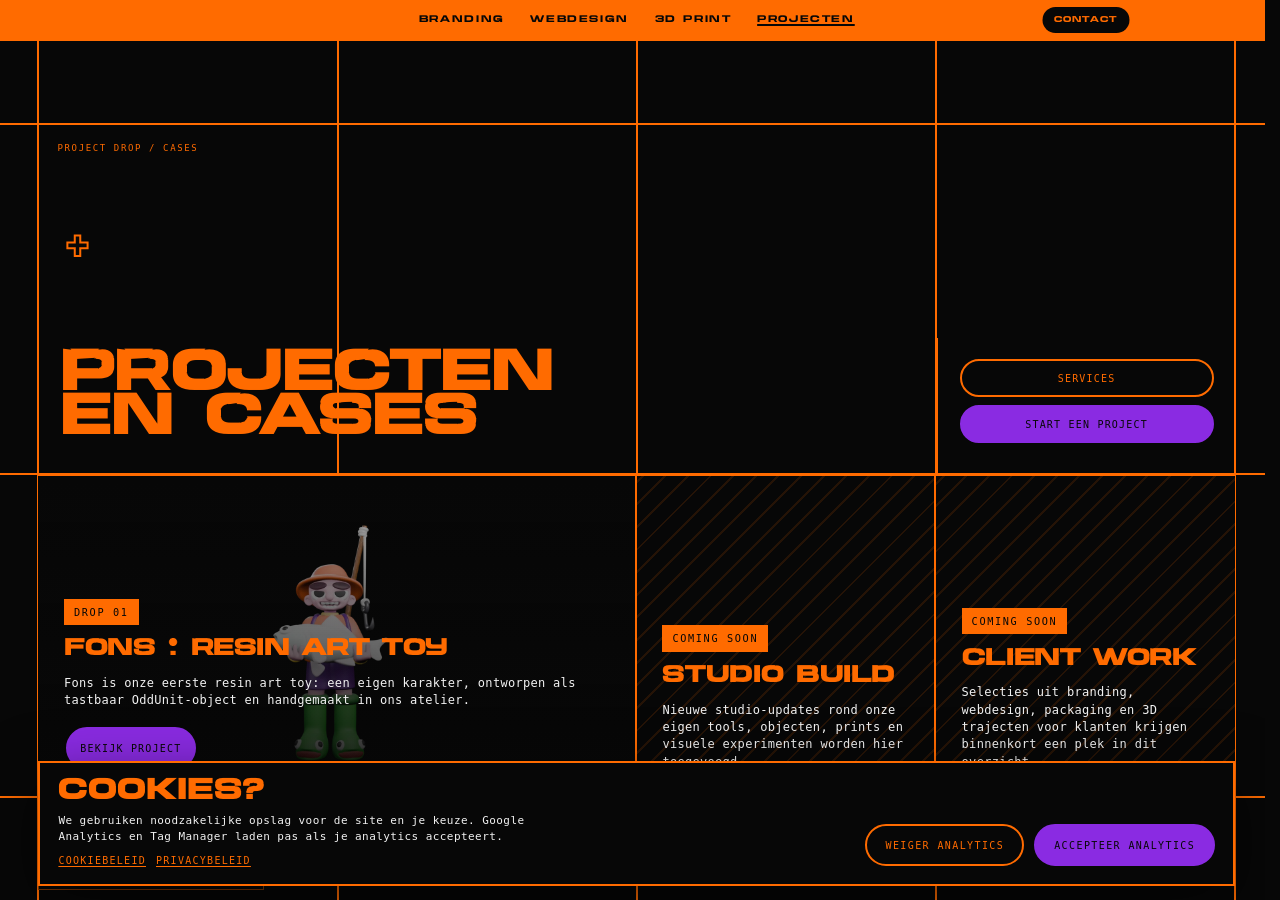
==== commit aebcf5c1: "cookie consent" ====
--- a/cases/index.html
+++ b/cases/index.html
@@ -1,33 +1,6 @@
 <!doctype html>
 <html lang="nl-BE" data-theme="lab">
   <head>
-    <!-- Google tag (gtag.js) -->
-    <script
-      async
-      src="https://www.googletagmanager.com/gtag/js?id=G-9CL0FN1S6R"
-    ></script>
-    <script>
-      window.dataLayer = window.dataLayer || [];
-      function gtag() {
-        dataLayer.push(arguments);
-      }
-      gtag("js", new Date());
-      gtag("config", "G-9CL0FN1S6R");
-    </script>
-    <!-- Google Tag Manager -->
-    <script>
-      (function (w, d, s, l, i) {
-        w[l] = w[l] || [];
-        w[l].push({ "gtm.start": new Date().getTime(), event: "gtm.js" });
-        var f = d.getElementsByTagName(s)[0],
-          j = d.createElement(s),
-          dl = l != "dataLayer" ? "&l=" + l : "";
-        j.async = true;
-        j.src = "https://www.googletagmanager.com/gtm.js?id=" + i + dl;
-        f.parentNode.insertBefore(j, f);
-      })(window, document, "script", "dataLayer", "GTM-T7SBXJHJ");
-    </script>
-    <!-- End Google Tag Manager -->
     <meta charset="UTF-8" />
     <meta name="viewport" content="width=device-width, initial-scale=1.0" />
     <title>Projecten en cases | OddUnit Studio</title>
@@ -93,19 +66,10 @@
       rel="stylesheet"
       href="/services/service-pages.css"
     />
+    <script defer src="/cookie-consent.js"></script>
   </head>
 
   <body class="service-page cases-page">
-    <!-- Google Tag Manager (noscript) -->
-    <noscript
-      ><iframe
-        src="https://www.googletagmanager.com/ns.html?id=GTM-T7SBXJHJ"
-        height="0"
-        width="0"
-        style="display: none; visibility: hidden"
-      ></iframe
-    ></noscript>
-    <!-- End Google Tag Manager (noscript) -->
     <header class="topbar" aria-hidden="false">
       <a class="logo-mount" id="logoMount" href="/" aria-label="Ga naar home"></a>
       <div class="nav-rail">
--- a/style.css
+++ b/style.css
@@ -1,4 +1,3 @@
-﻿@import url("https://fonts.googleapis.com/css2?family=JetBrains+Mono:wght@400;500;600&family=Inter:wght@300;400;500;600&display=swap");
 @font-face {
   font-family: "Medium";
   src: url("/fonts/medium.otf") format("opentype");
@@ -10,11 +9,158 @@
   scrollbar-gutter: stable;
   overscroll-behavior-y: none;
 }
+
+/* ========================================================= LEGAL PAGES ========================================================= */
+.legal-main {
+  min-height: 100vh;
+  padding-bottom: clamp(48px, 8vh, 96px);
+}
+
+.legal-frame {
+  position: relative;
+  left: var(--x0);
+  width: var(--frameW);
+  margin-top: clamp(26px, 5vh, 60px);
+  border: var(--line-w) solid var(--orange);
+  background: var(--bg);
+}
+
+.legal-hero,
+.legal-section {
+  border-bottom: var(--line-w) solid var(--orange);
+  padding: clamp(22px, 3vw, 54px);
+}
+
+.legal-section:last-child {
+  border-bottom: 0;
+}
+
+.legal-hero {
+  min-height: clamp(260px, 36vh, 420px);
+  display: grid;
+  align-content: center;
+  gap: 18px;
+  text-align: center;
+}
+
+.legal-hero h1,
+.legal-section h2 {
+  margin: 0;
+  font-family: var(--font-display);
+  line-height: 0.86;
+  letter-spacing: 0.02em;
+  text-transform: uppercase;
+  color: var(--orange);
+  text-wrap: balance;
+}
+
+.legal-hero h1 {
+  font-size: clamp(42px, 7.2vw, 112px);
+}
+
+.legal-section h2 {
+  font-size: clamp(26px, 3.4vw, 54px);
+}
+
+.legal-hero p,
+.legal-section p,
+.legal-list {
+  width: min(100%, 78ch);
+  margin: 0 auto;
+  font-family: var(--font-jet);
+  font-size: clamp(12px, 0.88vw, 16px);
+  line-height: 1.6;
+  letter-spacing: 0.02em;
+  color: var(--text-main);
+  text-wrap: pretty;
+}
+
+.legal-section {
+  display: grid;
+  gap: 18px;
+}
+
+.legal-section a,
+.legal-inline-button {
+  color: var(--orange);
+  text-decoration: underline;
+  text-underline-offset: 0.26em;
+}
+
+.legal-inline-button {
+  border: 0;
+  background: transparent;
+  cursor: pointer;
+  font: inherit;
+  letter-spacing: inherit;
+}
+
+.legal-list {
+  display: grid;
+  gap: 0;
+}
+
+.legal-list div {
+  display: grid;
+  grid-template-columns: minmax(180px, 0.42fr) minmax(0, 1fr);
+  gap: 18px;
+  padding: 16px 0;
+  border-top: 1px solid rgba(255, 107, 0, 0.56);
+}
+
+.legal-list dt {
+  color: var(--orange);
+  overflow-wrap: anywhere;
+}
+
+.legal-list dd {
+  margin: 0;
+}
+
+@media (max-width: 900px) {
+  .legal-main {
+    padding-top: var(--navZoneH);
+  }
+
+  .legal-frame {
+    left: var(--x0);
+    width: var(--frameW);
+    margin-top: 0;
+  }
+
+  .legal-hero {
+    min-height: 220px;
+    padding: 24px 18px;
+  }
+
+  .legal-hero h1 {
+    font-size: clamp(34px, 11vw, 58px);
+  }
+
+  .legal-section {
+    padding: 22px 16px;
+  }
+
+  .legal-section h2 {
+    font-size: clamp(24px, 7vw, 38px);
+  }
+
+  .legal-hero p,
+  .legal-section p,
+  .legal-list {
+    font-size: 11px;
+    line-height: 1.55;
+  }
+
+  .legal-list div {
+    grid-template-columns: 1fr;
+    gap: 6px;
+  }
+}
 :root {
   --font-display: "Medium", sans-serif;
-  --font-body:
-    "Inter", -apple-system, BlinkMacSystemFont, "Segoe UI", sans-serif;
-  --font-jet: "JetBrains Mono", ui-monospace, SFMono-Regular, Menlo, monospace;
+  --font-body: -apple-system, BlinkMacSystemFont, "Segoe UI", sans-serif;
+  --font-jet: ui-monospace, SFMono-Regular, Menlo, Consolas, monospace;
   --bg: #070707;
   --orange: #ff6b00;
   --orange-rgb: 255 107 0;
@@ -4085,6 +4231,154 @@
   #faq {
     scroll-margin-top: var(--headerH, 56px);
   }
+
+  /* ========================================================= LEGAL PAGES ========================================================= */
+  .legal-main {
+    min-height: 100vh;
+    padding-bottom: clamp(48px, 8vh, 96px);
+  }
+
+  .legal-frame {
+    position: relative;
+    left: var(--x0);
+    width: var(--frameW);
+    margin-top: clamp(26px, 5vh, 60px);
+    border: var(--line-w) solid var(--orange);
+    background: var(--bg);
+  }
+
+  .legal-hero,
+  .legal-section {
+    border-bottom: var(--line-w) solid var(--orange);
+    padding: clamp(22px, 3vw, 54px);
+  }
+
+  .legal-section:last-child {
+    border-bottom: 0;
+  }
+
+  .legal-hero {
+    min-height: clamp(260px, 36vh, 420px);
+    display: grid;
+    align-content: center;
+    gap: 18px;
+    text-align: center;
+  }
+
+  .legal-hero h1,
+  .legal-section h2 {
+    margin: 0;
+    font-family: var(--font-display);
+    line-height: 0.86;
+    letter-spacing: 0.02em;
+    text-transform: uppercase;
+    color: var(--orange);
+    text-wrap: balance;
+  }
+
+  .legal-hero h1 {
+    font-size: clamp(42px, 7.2vw, 112px);
+  }
+
+  .legal-section h2 {
+    font-size: clamp(26px, 3.4vw, 54px);
+  }
+
+  .legal-hero p,
+  .legal-section p,
+  .legal-list {
+    width: min(100%, 78ch);
+    margin: 0 auto;
+    font-family: var(--font-jet);
+    font-size: clamp(12px, 0.88vw, 16px);
+    line-height: 1.6;
+    letter-spacing: 0.02em;
+    color: var(--text-main);
+    text-wrap: pretty;
+  }
+
+  .legal-section {
+    display: grid;
+    gap: 18px;
+  }
+
+  .legal-section a,
+  .legal-inline-button {
+    color: var(--orange);
+    text-decoration: underline;
+    text-underline-offset: 0.26em;
+  }
+
+  .legal-inline-button {
+    border: 0;
+    background: transparent;
+    cursor: pointer;
+    font: inherit;
+    letter-spacing: inherit;
+  }
+
+  .legal-list {
+    display: grid;
+    gap: 0;
+  }
+
+  .legal-list div {
+    display: grid;
+    grid-template-columns: minmax(180px, 0.42fr) minmax(0, 1fr);
+    gap: 18px;
+    padding: 16px 0;
+    border-top: 1px solid rgba(255, 107, 0, 0.56);
+  }
+
+  .legal-list dt {
+    color: var(--orange);
+    overflow-wrap: anywhere;
+  }
+
+  .legal-list dd {
+    margin: 0;
+  }
+
+  @media (max-width: 900px) {
+    .legal-main {
+      padding-top: var(--navZoneH);
+    }
+
+    .legal-frame {
+      left: var(--x0);
+      width: var(--frameW);
+      margin-top: 0;
+    }
+
+    .legal-hero {
+      min-height: 220px;
+      padding: 24px 18px;
+    }
+
+    .legal-hero h1 {
+      font-size: clamp(34px, 11vw, 58px);
+    }
+
+    .legal-section {
+      padding: 22px 16px;
+    }
+
+    .legal-section h2 {
+      font-size: clamp(24px, 7vw, 38px);
+    }
+
+    .legal-hero p,
+    .legal-section p,
+    .legal-list {
+      font-size: 11px;
+      line-height: 1.55;
+    }
+
+    .legal-list div {
+      grid-template-columns: 1fr;
+      gap: 6px;
+    }
+  }
   @keyframes mobileSwipeHintFinger {
     0% {
       opacity: 0;
